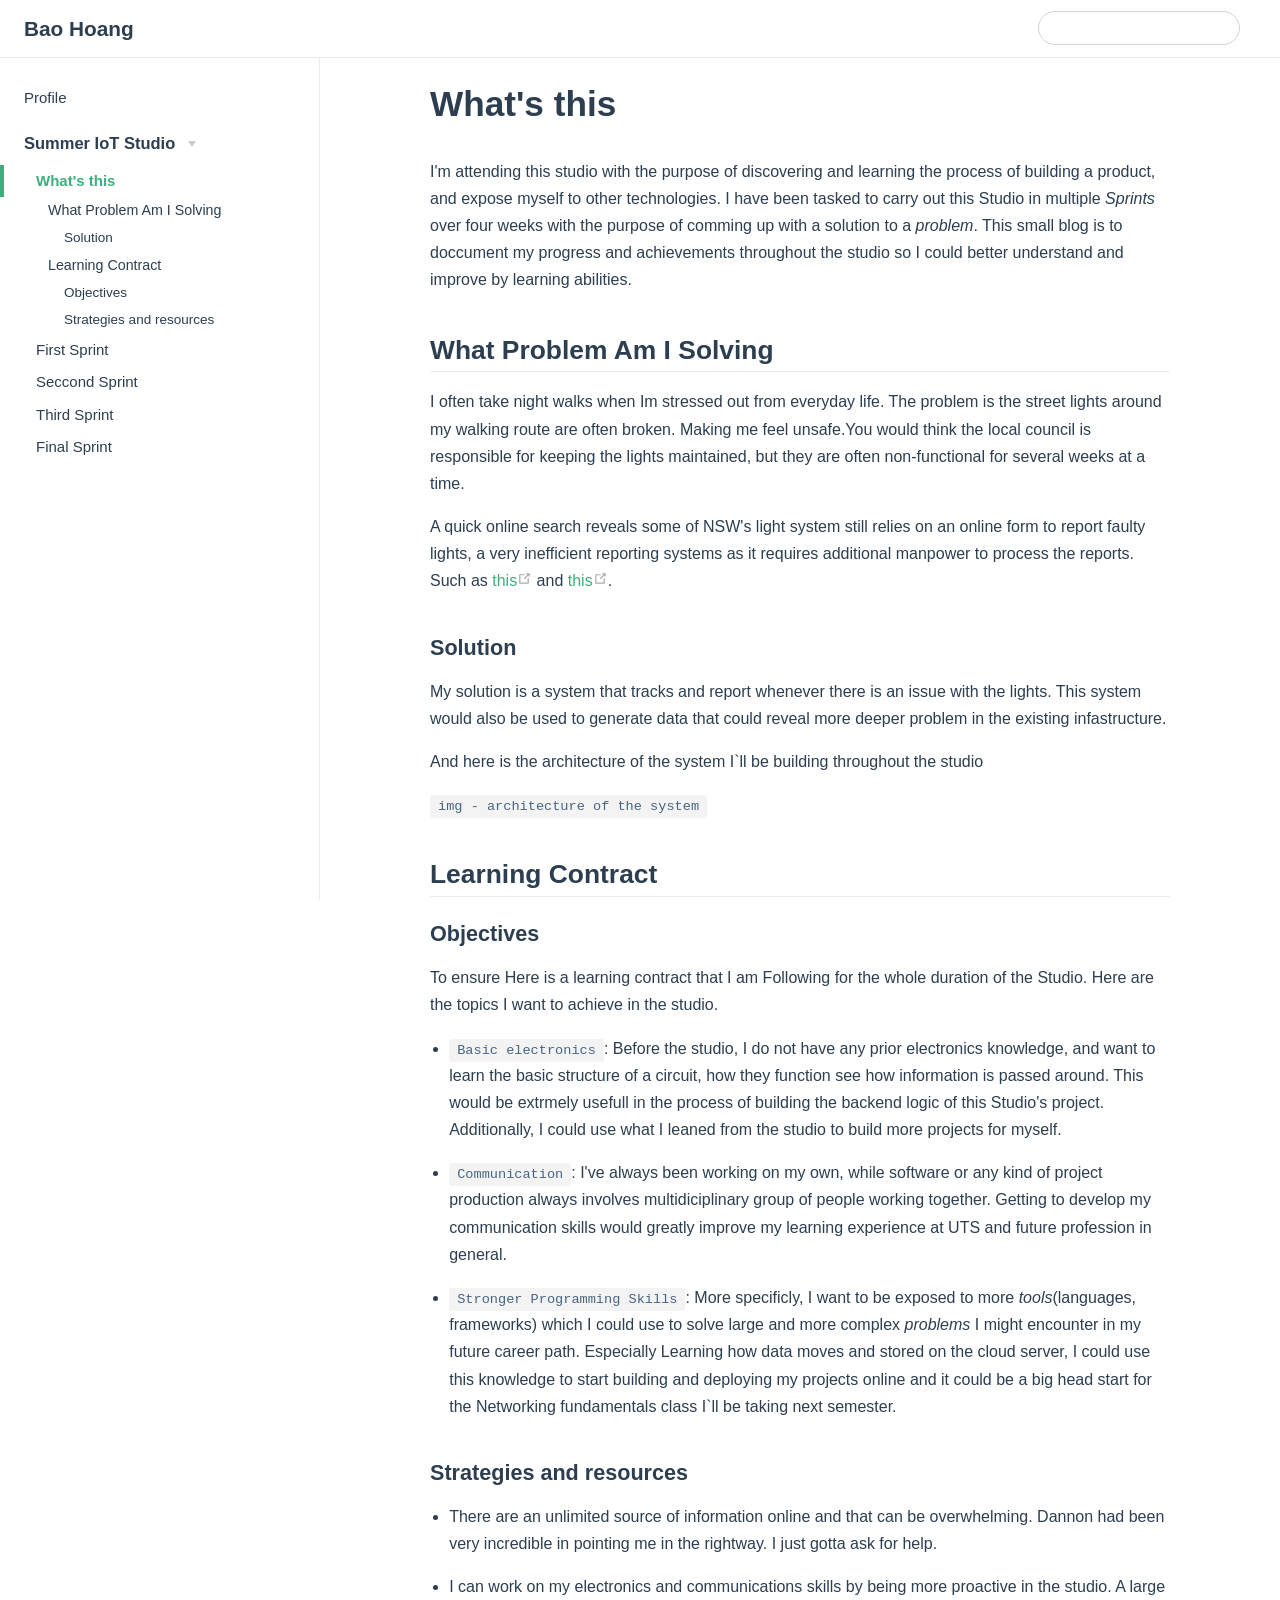
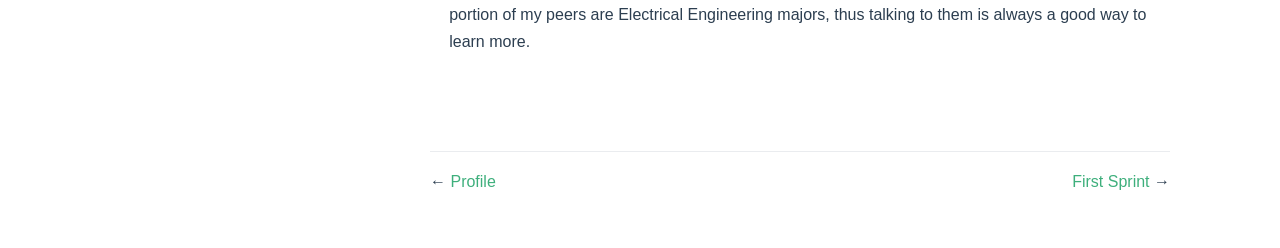
==== summer/index.html @ 45a45ffa "SOON SLEEP FIRST" ====
<!DOCTYPE html>
<html lang="en-US">
  <head>
    <meta charset="utf-8">
    <meta name="viewport" content="width=device-width,initial-scale=1">
    <title>What&#39;s this | Bao Hoang</title>
    <meta name="description" content="">
    
    
    <link rel="preload" href="/assets/css/0.styles.8550c591.css" as="style"><link rel="preload" href="/assets/js/app.0082653d.js" as="script"><link rel="preload" href="/assets/js/4.47fa65f9.js" as="script"><link rel="prefetch" href="/assets/js/2.e8cb0768.js"><link rel="prefetch" href="/assets/js/3.33b0b8c7.js"><link rel="prefetch" href="/assets/js/5.3ab0d644.js"><link rel="prefetch" href="/assets/js/6.9f607ea7.js"><link rel="prefetch" href="/assets/js/7.e0e7d565.js"><link rel="prefetch" href="/assets/js/8.e984c8c7.js"><link rel="prefetch" href="/assets/js/9.a6e17f77.js">
    <link rel="stylesheet" href="/assets/css/0.styles.8550c591.css">
  </head>
  <body>
    <div id="app" data-server-rendered="true"><div class="theme-container"><header class="navbar"><div class="sidebar-button"><svg xmlns="http://www.w3.org/2000/svg" aria-hidden="true" role="img" viewBox="0 0 448 512" class="icon"><path fill="currentColor" d="M436 124H12c-6.627 0-12-5.373-12-12V80c0-6.627 5.373-12 12-12h424c6.627 0 12 5.373 12 12v32c0 6.627-5.373 12-12 12zm0 160H12c-6.627 0-12-5.373-12-12v-32c0-6.627 5.373-12 12-12h424c6.627 0 12 5.373 12 12v32c0 6.627-5.373 12-12 12zm0 160H12c-6.627 0-12-5.373-12-12v-32c0-6.627 5.373-12 12-12h424c6.627 0 12 5.373 12 12v32c0 6.627-5.373 12-12 12z"></path></svg></div> <a href="/" class="home-link router-link-active"><!----> <span class="site-name">Bao Hoang</span></a> <div class="links" style="max-width:nullpx;"><div class="search-box"><input aria-label="Search" autocomplete="off" spellcheck="false" value=""> <!----></div> <!----></div></header> <div class="sidebar-mask"></div> <div class="sidebar"><!---->  <ul class="sidebar-links"><li><a href="/" class="sidebar-link">Profile</a></li><li><div class="sidebar-group collapsable"><p class="sidebar-heading open"><span>Summer IoT Studio</span> <span class="arrow down"></span></p> <ul class="sidebar-group-items"><li><a href="/summer/" class="active sidebar-link">What's this</a><ul class="sidebar-sub-headers"><li class="sidebar-sub-header"><a href="/summer/#what-problem-am-i-solving" class="sidebar-link">What Problem Am I Solving</a><ul class="sidebar-sub-headers"><li class="sidebar-sub-header"><a href="/summer/#solution" class="sidebar-link">Solution</a></li></ul></li><li class="sidebar-sub-header"><a href="/summer/#learning-contract" class="sidebar-link">Learning Contract</a><ul class="sidebar-sub-headers"><li class="sidebar-sub-header"><a href="/summer/#objectives" class="sidebar-link">Objectives</a></li><li class="sidebar-sub-header"><a href="/summer/#strategies-and-resources" class="sidebar-link">Strategies and resources</a></li></ul></li></ul></li><li><a href="/summer/sprint1.html" class="sidebar-link">First Sprint</a></li><li><a href="/summer/sprint2.html" class="sidebar-link">Seccond Sprint</a></li><li><a href="/summer/sprint3.html" class="sidebar-link">Third Sprint</a></li><li><a href="/summer/sprint4.html" class="sidebar-link">Final Sprint</a></li></ul></div></li></ul> </div> <div class="page"> <div class="content"><h1 id="what-s-this"><a href="#what-s-this" aria-hidden="true" class="header-anchor">#</a> What's this</h1> <p>I'm attending this studio with the purpose of discovering and learning the process of building a product, and expose myself to other technologies. I have been tasked to carry out this Studio in multiple <em>Sprints</em> over four weeks with the purpose of comming up with a solution to a <em>problem</em>. This small blog is to doccument my progress and achievements throughout the studio so I could better understand and improve by learning abilities.</p> <h2 id="what-problem-am-i-solving"><a href="#what-problem-am-i-solving" aria-hidden="true" class="header-anchor">#</a> What Problem Am I Solving</h2> <p>I often take night walks when Im stressed out from everyday life. The problem is the street lights around my walking route are often broken. Making me feel unsafe.You would think the local council is responsible for keeping the lights maintained, but they are often non-functional for several weeks at a time.</p> <p>A quick online search reveals some of NSW's light system still relies on an online form to report faulty lights, a very inefficient reporting systems as it requires additional manpower to process the reports. Such as <a href="https://www.unitedenergy.com.au/contact-us/reportstreetlight/" target="_blank" rel="noopener noreferrer">this<svg xmlns="http://www.w3.org/2000/svg" aria-hidden="true" x="0px" y="0px" viewBox="0 0 100 100" width="15" height="15" class="icon outbound"><path fill="currentColor" d="M18.8,85.1h56l0,0c2.2,0,4-1.8,4-4v-32h-8v28h-48v-48h28v-8h-32l0,0c-2.2,0-4,1.8-4,4v56C14.8,83.3,16.6,85.1,18.8,85.1z"></path> <polygon fill="currentColor" points="45.7,48.7 51.3,54.3 77.2,28.5 77.2,37.2 85.2,37.2 85.2,14.9 62.8,14.9 62.8,22.9 71.5,22.9"></polygon></svg></a> and <a href="https://www.ausgrid.com.au/In-your-community/Report-a-problem/Streetlights#!/map" target="_blank" rel="noopener noreferrer">this<svg xmlns="http://www.w3.org/2000/svg" aria-hidden="true" x="0px" y="0px" viewBox="0 0 100 100" width="15" height="15" class="icon outbound"><path fill="currentColor" d="M18.8,85.1h56l0,0c2.2,0,4-1.8,4-4v-32h-8v28h-48v-48h28v-8h-32l0,0c-2.2,0-4,1.8-4,4v56C14.8,83.3,16.6,85.1,18.8,85.1z"></path> <polygon fill="currentColor" points="45.7,48.7 51.3,54.3 77.2,28.5 77.2,37.2 85.2,37.2 85.2,14.9 62.8,14.9 62.8,22.9 71.5,22.9"></polygon></svg></a>.</p> <h3 id="solution"><a href="#solution" aria-hidden="true" class="header-anchor">#</a> Solution</h3> <p>My solution is a system that tracks and report whenever there is an issue with the lights. This system would also be used to generate data that could reveal more deeper problem in the existing infastructure.</p> <p>And here is the architecture of the system I`ll be building throughout the studio</p> <p><code>img - architecture of the system</code></p> <h2 id="learning-contract"><a href="#learning-contract" aria-hidden="true" class="header-anchor">#</a> Learning Contract</h2> <h3 id="objectives"><a href="#objectives" aria-hidden="true" class="header-anchor">#</a> Objectives</h3> <p>To ensure Here is a learning contract that I am Following for the whole duration of the Studio. Here are the topics I want to achieve in the studio.</p> <ul><li><p><code>Basic electronics</code>: Before the studio, I do not have any prior electronics knowledge, and want to learn the basic structure of a circuit, how they function see how information is passed around. This would be extrmely usefull in the process of building the backend logic of this Studio's project. Additionally, I could use what I leaned from the studio to build more projects for myself.</p></li> <li><p><code>Communication</code>: I've always been working on my own, while software or any kind of project production always involves multidiciplinary group of people working together. Getting to develop my communication skills would greatly improve my learning experience at UTS and future profession in general.</p></li> <li><p><code>Stronger Programming Skills</code>: More specificly, I want to be exposed to more <em>tools</em>(languages, frameworks) which I could use to solve large and more complex <em>problems</em> I might encounter in my future career path. Especially Learning how data moves and stored on the cloud server, I could use this knowledge to start building and deploying my projects online and it could be a big head start for the Networking fundamentals class I`ll be taking next semester.</p></li></ul> <h3 id="strategies-and-resources"><a href="#strategies-and-resources" aria-hidden="true" class="header-anchor">#</a> Strategies and resources</h3> <ul><li><p>There are an unlimited source of information online and that can be overwhelming. Dannon had been very incredible in pointing me in the rightway. I just gotta ask for help.</p></li> <li><p>I can work on my electronics and communications skills by being more proactive in the studio. A large portion of my peers are Electrical Engineering majors, thus talking to them is always a good way to learn more.</p></li></ul></div> <div class="page-edit"><!----> <!----></div> <div class="page-nav"><p class="inner"><span class="prev">
        ←
        <a href="/" class="prev router-link-active">
          Profile
        </a></span> <span class="next"><a href="/summer/sprint1.html">
          First Sprint
        </a>
        →
      </span></p></div> </div> <!----></div></div>
    <script src="/assets/js/app.0082653d.js" defer></script><script src="/assets/js/4.47fa65f9.js" defer></script>
  </body>
</html>
---- assets/css/0.styles.8550c591.css ----
.home{padding:3.6rem 2rem 0;max-width:960px;margin:0 auto}.home .hero{text-align:center}.home .hero img{max-height:280px;display:block;margin:3rem auto 1.5rem}.home .hero h1{font-size:3rem}.home .hero .action,.home .hero .description,.home .hero h1{margin:1.8rem auto}.home .hero .description{max-width:35rem;font-size:1.6rem;line-height:1.3;color:#6a8bad}.home .hero .action-button{display:inline-block;font-size:1.2rem;color:#fff;background-color:#3eaf7c;padding:.8rem 1.6rem;border-radius:4px;transition:background-color .1s ease;box-sizing:border-box;border-bottom:1px solid #389d70}.home .hero .action-button:hover{background-color:#4abf8a}.home .features{border-top:1px solid #eaecef;padding:1.2rem 0;margin-top:2.5rem;display:flex;flex-wrap:wrap;align-items:flex-start;align-content:stretch;justify-content:space-between}.home .feature{flex-grow:1;flex-basis:30%;max-width:30%}.home .feature h2{font-size:1.4rem;font-weight:500;border-bottom:none;padding-bottom:0;color:#3a5169}.home .feature p{color:#4e6e8e}.home .footer{padding:2.5rem;border-top:1px solid #eaecef;text-align:center;color:#4e6e8e}@media (max-width:719px){.home .features{flex-direction:column}.home .feature{max-width:100%;padding:0 2.5rem}}@media (max-width:419px){.home{padding-left:1.5rem;padding-right:1.5rem}.home .hero img{max-height:210px;margin:2rem auto 1.2rem}.home .hero h1{font-size:2rem}.home .hero .action,.home .hero .description,.home .hero h1{margin:1.2rem auto}.home .hero .description{font-size:1.2rem}.home .hero .action-button{font-size:1rem;padding:.6rem 1.2rem}.home .feature h2{font-size:1.25rem}}.badge[data-v-27ecb0ca]{display:inline-block;font-size:14px;height:18px;line-height:18px;border-radius:3px;padding:0 6px;color:#fff;margin-right:5px;background-color:#42b983}.badge.middle[data-v-27ecb0ca]{vertical-align:middle}.badge.top[data-v-27ecb0ca]{vertical-align:top}.badge.green[data-v-27ecb0ca],.badge.tip[data-v-27ecb0ca]{background-color:#42b983}.badge.error[data-v-27ecb0ca]{background-color:#da5961}.badge.warn[data-v-27ecb0ca],.badge.warning[data-v-27ecb0ca],.badge.yellow[data-v-27ecb0ca]{background-color:#e7c000}.search-box{display:inline-block;position:relative;margin-right:1rem}.search-box input{cursor:text;width:10rem;color:#4e6e8e;display:inline-block;border:1px solid #cfd4db;border-radius:2rem;font-size:.9rem;line-height:2rem;padding:0 .5rem 0 2rem;outline:none;transition:all .2s ease;background:#fff url(/assets/img/search.83621669.svg) .6rem .5rem no-repeat;background-size:1rem}.search-box input:focus{cursor:auto;border-color:#3eaf7c}.search-box .suggestions{background:#fff;width:20rem;position:absolute;top:1.5rem;border:1px solid #cfd4db;border-radius:6px;padding:.4rem;list-style-type:none}.search-box .suggestions.align-right{right:0}.search-box .suggestion{line-height:1.4;padding:.4rem .6rem;border-radius:4px;cursor:pointer}.search-box .suggestion a{white-space:normal;color:#5d82a6}.search-box .suggestion a .page-title{font-weight:600}.search-box .suggestion a .header{font-size:.9em;margin-left:.25em}.search-box .suggestion.focused{background-color:#f3f4f5}.search-box .suggestion.focused a{color:#3eaf7c}@media (max-width:959px){.search-box input{cursor:pointer;width:0;border-color:transparent;position:relative}.search-box input:focus{cursor:text;left:0;width:10rem}}@media (max-width:959px) and (min-width:719px){.search-box .suggestions{left:0}}@media (max-width:719px){.search-box{margin-right:0}.search-box input{left:1rem}.search-box .suggestions{right:0}}@media (max-width:419px){.search-box .suggestions{width:calc(100vw - 4rem)}.search-box input:focus{width:8rem}}.dropdown-enter,.dropdown-leave-to{height:0!important}.dropdown-wrapper{cursor:pointer}.dropdown-wrapper .dropdown-title{display:block}.dropdown-wrapper .dropdown-title:hover{border-color:transparent}.dropdown-wrapper .dropdown-title .arrow{vertical-align:middle;margin-top:-1px;margin-left:.4rem}.dropdown-wrapper .nav-dropdown .dropdown-item{color:inherit;line-height:1.7rem}.dropdown-wrapper .nav-dropdown .dropdown-item h4{margin:.45rem 0 0;border-top:1px solid #eee;padding:.45rem 1.5rem 0 1.25rem}.dropdown-wrapper .nav-dropdown .dropdown-item .dropdown-subitem-wrapper{padding:0;list-style:none}.dropdown-wrapper .nav-dropdown .dropdown-item .dropdown-subitem-wrapper .dropdown-subitem{font-size:.9em}.dropdown-wrapper .nav-dropdown .dropdown-item a{display:block;line-height:1.7rem;position:relative;border-bottom:none;font-weight:400;margin-bottom:0;padding:0 1.5rem 0 1.25rem}.dropdown-wrapper .nav-dropdown .dropdown-item a.router-link-active,.dropdown-wrapper .nav-dropdown .dropdown-item a:hover{color:#3eaf7c}.dropdown-wrapper .nav-dropdown .dropdown-item a.router-link-active:after{content:"";width:0;height:0;border-left:5px solid #3eaf7c;border-top:3px solid transparent;border-bottom:3px solid transparent;position:absolute;top:calc(50% - 2px);left:9px}.dropdown-wrapper .nav-dropdown .dropdown-item:first-child h4{margin-top:0;padding-top:0;border-top:0}@media (max-width:719px){.dropdown-wrapper.open .dropdown-title{margin-bottom:.5rem}.dropdown-wrapper .nav-dropdown{transition:height .1s ease-out;overflow:hidden}.dropdown-wrapper .nav-dropdown .dropdown-item h4{border-top:0;margin-top:0;padding-top:0}.dropdown-wrapper .nav-dropdown .dropdown-item>a,.dropdown-wrapper .nav-dropdown .dropdown-item h4{font-size:15px;line-height:2rem}.dropdown-wrapper .nav-dropdown .dropdown-item .dropdown-subitem{font-size:14px;padding-left:1rem}}@media (min-width:719px){.dropdown-wrapper{height:1.8rem}.dropdown-wrapper:hover .nav-dropdown{display:block!important}.dropdown-wrapper .dropdown-title .arrow{border-left:4px solid transparent;border-right:4px solid transparent;border-top:6px solid #ccc;border-bottom:0}.dropdown-wrapper .nav-dropdown{display:none;height:auto!important;box-sizing:border-box;max-height:calc(100vh - 2.7rem);overflow-y:auto;position:absolute;top:100%;right:0;background-color:#fff;padding:.6rem 0;border:1px solid #ddd;border-bottom-color:#ccc;text-align:left;border-radius:.25rem;white-space:nowrap;margin:0}}.nav-links{display:inline-block}.nav-links a{line-height:1.4rem;color:inherit}.nav-links a.router-link-active,.nav-links a:hover{color:#3eaf7c}.nav-links .nav-item{position:relative;display:inline-block;margin-left:1.5rem;line-height:2rem}.nav-links .nav-item:first-child{margin-left:0}.nav-links .repo-link{margin-left:1.5rem}@media (max-width:719px){.nav-links .nav-item,.nav-links .repo-link{margin-left:0}}@media (min-width:719px){.nav-links a.router-link-active,.nav-links a:hover{color:#2c3e50}.nav-item>a:not(.external).router-link-active,.nav-item>a:not(.external):hover{margin-bottom:-2px;border-bottom:2px solid #46bd87}}.navbar{padding:.7rem 1.5rem;line-height:2.2rem;position:relative}.navbar a,.navbar img,.navbar span{display:inline-block}.navbar .logo{height:2.2rem;min-width:2.2rem;margin-right:.8rem;vertical-align:top}.navbar .site-name{font-size:1.3rem;font-weight:600;color:#2c3e50;position:relative}.navbar .links{padding-left:1.5rem;box-sizing:border-box;background-color:#fff;white-space:nowrap;font-size:.9rem;position:absolute;right:1.5rem;top:.7rem;display:flex}.navbar .links .search-box{flex:0 0 auto;vertical-align:top}.navbar .links .nav-links{flex:1}@media (max-width:719px){.navbar{padding-left:4rem}.navbar .can-hide{display:none}.navbar .links{padding-left:1.5rem}}.page-edit,.page-nav{max-width:740px;margin:0 auto;padding:2rem 2.5rem}@media (max-width:959px){.page-edit,.page-nav{padding:2rem}}@media (max-width:419px){.page-edit,.page-nav{padding:1.5rem}}.page{padding-bottom:2rem}.page-edit{padding-top:1rem;padding-bottom:1rem;overflow:auto}.page-edit .edit-link{display:inline-block}.page-edit .edit-link a{color:#4e6e8e;margin-right:.25rem}.page-edit .last-updated{float:right;font-size:.9em}.page-edit .last-updated .prefix{font-weight:500;color:#4e6e8e}.page-edit .last-updated .time{font-weight:400;color:#aaa}.page-nav{padding-top:1rem;padding-bottom:0}.page-nav .inner{min-height:2rem;margin-top:0;border-top:1px solid #eaecef;padding-top:1rem;overflow:auto}.page-nav .next{float:right}@media (max-width:719px){.page-edit .edit-link{margin-bottom:.5rem}.page-edit .last-updated{font-size:.8em;float:none;text-align:left}}.sidebar-button{display:none;width:1.25rem;height:1.25rem;position:absolute;padding:.6rem;top:.6rem;left:1rem}.sidebar-button .icon{display:block;width:1.25rem;height:1.25rem}@media (max-width:719px){.sidebar-button{display:block}}.sidebar-group:not(.first){margin-top:1em}.sidebar-group .sidebar-group{padding-left:.5em}.sidebar-group:not(.collapsable) .sidebar-heading{cursor:auto;color:inherit}.sidebar-heading{color:#999;transition:color .15s ease;cursor:pointer;font-size:1.1em;font-weight:700;padding:0 1.5rem;margin-top:0;margin-bottom:.5rem}.sidebar-heading.open,.sidebar-heading:hover{color:inherit}.sidebar-heading .arrow{position:relative;top:-.12em;left:.5em}.sidebar-heading:.open .arrow{top:-.18em}.sidebar-group-items{transition:height .1s ease-out;overflow:hidden}.sidebar ul{padding:0;margin:0;list-style-type:none}.sidebar a{display:inline-block}.sidebar .nav-links{display:none;border-bottom:1px solid #eaecef;padding:.5rem 0 .75rem 0}.sidebar .nav-links a{font-weight:600}.sidebar .nav-links .nav-item,.sidebar .nav-links .repo-link{display:block;line-height:1.25rem;font-size:1.1em;padding:.5rem 0 .5rem 1.5rem}.sidebar .sidebar-links{padding:1.5rem 0}@media (max-width:719px){.sidebar .nav-links{display:block}.sidebar .nav-links .dropdown-wrapper .nav-dropdown .dropdown-item a.router-link-active:after{top:calc(1rem - 2px)}.sidebar .sidebar-links{padding:1rem 0}}.sw-update-popup{position:fixed;right:1em;bottom:1em;padding:1em;border:1px solid #3eaf7c;border-radius:3px;background:#fff;box-shadow:0 4px 16px rgba(0,0,0,.5);text-align:center}.sw-update-popup button{margin-top:.5em;padding:.25em 2em}.sw-update-popup-enter-active,.sw-update-popup-leave-active{transition:opacity .3s,transform .3s}.sw-update-popup-enter,.sw-update-popup-leave-to{opacity:0;transform:translateY(50%) scale(.5)}code[class*=language-],pre[class*=language-]{color:#ccc;background:none;font-family:Consolas,Monaco,Andale Mono,Ubuntu Mono,monospace;text-align:left;white-space:pre;word-spacing:normal;word-break:normal;word-wrap:normal;line-height:1.5;-moz-tab-size:4;-o-tab-size:4;tab-size:4;-webkit-hyphens:none;-ms-hyphens:none;hyphens:none}pre[class*=language-]{padding:1em;margin:.5em 0;overflow:auto}:not(pre)>code[class*=language-],pre[class*=language-]{background:#2d2d2d}:not(pre)>code[class*=language-]{padding:.1em;border-radius:.3em;white-space:normal}.token.block-comment,.token.cdata,.token.comment,.token.doctype,.token.prolog{color:#999}.token.punctuation{color:#ccc}.token.attr-name,.token.deleted,.token.namespace,.token.tag{color:#e2777a}.token.function-name{color:#6196cc}.token.boolean,.token.function,.token.number{color:#f08d49}.token.class-name,.token.constant,.token.property,.token.symbol{color:#f8c555}.token.atrule,.token.builtin,.token.important,.token.keyword,.token.selector{color:#cc99cd}.token.attr-value,.token.char,.token.regex,.token.string,.token.variable{color:#7ec699}.token.entity,.token.operator,.token.url{color:#67cdcc}.token.bold,.token.important{font-weight:700}.token.italic{font-style:italic}.token.entity{cursor:help}.token.inserted{color:green}#nprogress{pointer-events:none}#nprogress .bar{background:#3eaf7c;position:fixed;z-index:1031;top:0;left:0;width:100%;height:2px}#nprogress .peg{display:block;position:absolute;right:0;width:100px;height:100%;box-shadow:0 0 10px #3eaf7c,0 0 5px #3eaf7c;opacity:1;transform:rotate(3deg) translateY(-4px)}#nprogress .spinner{display:block;position:fixed;z-index:1031;top:15px;right:15px}#nprogress .spinner-icon{width:18px;height:18px;box-sizing:border-box;border:2px solid transparent;border-top-color:#3eaf7c;border-left-color:#3eaf7c;border-radius:50%;animation:nprogress-spinner .4s linear infinite}.nprogress-custom-parent{overflow:hidden;position:relative}.nprogress-custom-parent #nprogress .bar,.nprogress-custom-parent #nprogress .spinner{position:absolute}@keyframes nprogress-spinner{0%{transform:rotate(0deg)}to{transform:rotate(1turn)}}.content code{color:#476582;padding:.25rem .5rem;margin:0;font-size:.85em;background-color:rgba(27,31,35,.05);border-radius:3px}.content pre,.content pre[class*=language-]{line-height:1.4;padding:1.25rem 1.5rem;margin:.85rem 0;background-color:#282c34;border-radius:6px;overflow:auto}.content pre[class*=language-] code,.content pre code{color:#fff;padding:0;background-color:transparent;border-radius:0}div[class*=language-]{position:relative;background-color:#282c34;border-radius:6px}div[class*=language-] .highlight-lines{-webkit-user-select:none;-moz-user-select:none;-ms-user-select:none;user-select:none;padding-top:1.3rem;position:absolute;top:0;left:0;width:100%;line-height:1.4}div[class*=language-] .highlight-lines .highlighted{background-color:rgba(0,0,0,.66)}div[class*=language-] pre,div[class*=language-] pre[class*=language-]{background:transparent;position:relative;z-index:1}div[class*=language-]:before{position:absolute;z-index:3;top:.8em;right:1em;font-size:.75rem;color:hsla(0,0%,100%,.4)}div[class*=language-]:not(.line-numbers-mode) .line-numbers-wrapper{display:none}div[class*=language-].line-numbers-mode .highlight-lines .highlighted{position:relative}div[class*=language-].line-numbers-mode .highlight-lines .highlighted:before{content:" ";position:absolute;z-index:3;left:0;top:0;display:block;width:3.5rem;height:100%;background-color:rgba(0,0,0,.66)}div[class*=language-].line-numbers-mode pre{padding-left:4.5rem;vertical-align:middle}div[class*=language-].line-numbers-mode .line-numbers-wrapper{position:absolute;top:0;width:3.5rem;text-align:center;color:hsla(0,0%,100%,.3);padding:1.25rem 0;line-height:1.4}div[class*=language-].line-numbers-mode .line-numbers-wrapper .line-number,div[class*=language-].line-numbers-mode .line-numbers-wrapper br{-webkit-user-select:none;-moz-user-select:none;-ms-user-select:none;user-select:none}div[class*=language-].line-numbers-mode .line-numbers-wrapper .line-number{position:relative;z-index:4;font-size:.85em}div[class*=language-].line-numbers-mode:after{content:"";position:absolute;z-index:2;top:0;left:0;width:3.5rem;height:100%;border-radius:6px 0 0 6px;border-right:1px solid rgba(0,0,0,.66);background-color:#282c34}div[class~=language-js]:before{content:"js"}div[class~=language-ts]:before{content:"ts"}div[class~=language-html]:before{content:"html"}div[class~=language-md]:before{content:"md"}div[class~=language-vue]:before{content:"vue"}div[class~=language-css]:before{content:"css"}div[class~=language-sass]:before{content:"sass"}div[class~=language-scss]:before{content:"scss"}div[class~=language-less]:before{content:"less"}div[class~=language-stylus]:before{content:"stylus"}div[class~=language-go]:before{content:"go"}div[class~=language-java]:before{content:"java"}div[class~=language-c]:before{content:"c"}div[class~=language-sh]:before{content:"sh"}div[class~=language-yaml]:before{content:"yaml"}div[class~=language-py]:before{content:"py"}div[class~=language-javascript]:before{content:"js"}div[class~=language-typescript]:before{content:"ts"}div[class~=language-markup]:before{content:"html"}div[class~=language-markdown]:before{content:"md"}div[class~=language-json]:before{content:"json"}div[class~=language-ruby]:before{content:"rb"}div[class~=language-python]:before{content:"py"}div[class~=language-bash]:before{content:"sh"}.custom-block .custom-block-title{font-weight:600;margin-bottom:-.4rem}.custom-block.danger,.custom-block.tip,.custom-block.warning{padding:.1rem 1.5rem;border-left-width:.5rem;border-left-style:solid;margin:1rem 0}.custom-block.tip{background-color:#f3f5f7;border-color:#42b983}.custom-block.warning{background-color:rgba(255,229,100,.3);border-color:#e7c000;color:#6b5900}.custom-block.warning .custom-block-title{color:#b29400}.custom-block.warning a{color:#2c3e50}.custom-block.danger{background-color:#ffe6e6;border-color:#c00;color:#4d0000}.custom-block.danger .custom-block-title{color:#900}.custom-block.danger a{color:#2c3e50}.arrow{display:inline-block;width:0;height:0}.arrow.up{border-bottom:6px solid #ccc}.arrow.down,.arrow.up{border-left:4px solid transparent;border-right:4px solid transparent}.arrow.down{border-top:6px solid #ccc}.arrow.right{border-left:6px solid #ccc}.arrow.left,.arrow.right{border-top:4px solid transparent;border-bottom:4px solid transparent}.arrow.left{border-right:6px solid #ccc}.content:not(.custom){max-width:740px;margin:0 auto;padding:2rem 2.5rem}@media (max-width:959px){.content:not(.custom){padding:2rem}}@media (max-width:419px){.content:not(.custom){padding:1.5rem}}.table-of-contents .badge{vertical-align:middle}body,html{padding:0;margin:0}body{font-family:-apple-system,BlinkMacSystemFont,Segoe UI,Roboto,Oxygen,Ubuntu,Cantarell,Fira Sans,Droid Sans,Helvetica Neue,sans-serif;-webkit-font-smoothing:antialiased;-moz-osx-font-smoothing:grayscale;font-size:16px;color:#2c3e50}.page{padding-left:20rem}.navbar{z-index:20;right:0;height:3.6rem;background-color:#fff;box-sizing:border-box;border-bottom:1px solid #eaecef}.navbar,.sidebar-mask{position:fixed;top:0;left:0}.sidebar-mask{z-index:9;width:100vw;height:100vh;display:none}.sidebar{font-size:15px;background-color:#fff;width:20rem;position:fixed;z-index:10;margin:0;top:3.6rem;left:0;bottom:0;box-sizing:border-box;border-right:1px solid #eaecef;overflow-y:auto}.content:not(.custom)>:first-child{margin-top:3.6rem}.content:not(.custom) a:hover{text-decoration:underline}.content:not(.custom) p.demo{padding:1rem 1.5rem;border:1px solid #ddd;border-radius:4px}.content:not(.custom) img{max-width:100%}.content.custom{padding:0;margin:0}.content.custom img{max-width:100%}a{font-weight:500;text-decoration:none}a,p a code{color:#3eaf7c}p a code{font-weight:400}kbd{background:#eee;border:.15rem solid #ddd;border-bottom:.25rem solid #ddd;border-radius:.15rem;padding:0 .15em}blockquote{font-size:1.2rem;color:#999;border-left:.25rem solid #dfe2e5;margin-left:0;padding-left:1rem}ol,ul{padding-left:1.2em}strong{font-weight:600}h1,h2,h3,h4,h5,h6{font-weight:600;line-height:1.25}.content:not(.custom)>h1,.content:not(.custom)>h2,.content:not(.custom)>h3,.content:not(.custom)>h4,.content:not(.custom)>h5,.content:not(.custom)>h6{margin-top:-3.1rem;padding-top:4.6rem;margin-bottom:0}.content:not(.custom)>h1:first-child,.content:not(.custom)>h2:first-child,.content:not(.custom)>h3:first-child,.content:not(.custom)>h4:first-child,.content:not(.custom)>h5:first-child,.content:not(.custom)>h6:first-child{margin-top:-1.5rem;margin-bottom:1rem}.content:not(.custom)>h1:first-child+.custom-block,.content:not(.custom)>h1:first-child+p,.content:not(.custom)>h1:first-child+pre,.content:not(.custom)>h2:first-child+.custom-block,.content:not(.custom)>h2:first-child+p,.content:not(.custom)>h2:first-child+pre,.content:not(.custom)>h3:first-child+.custom-block,.content:not(.custom)>h3:first-child+p,.content:not(.custom)>h3:first-child+pre,.content:not(.custom)>h4:first-child+.custom-block,.content:not(.custom)>h4:first-child+p,.content:not(.custom)>h4:first-child+pre,.content:not(.custom)>h5:first-child+.custom-block,.content:not(.custom)>h5:first-child+p,.content:not(.custom)>h5:first-child+pre,.content:not(.custom)>h6:first-child+.custom-block,.content:not(.custom)>h6:first-child+p,.content:not(.custom)>h6:first-child+pre{margin-top:2rem}h1:hover .header-anchor,h2:hover .header-anchor,h3:hover .header-anchor,h4:hover .header-anchor,h5:hover .header-anchor,h6:hover .header-anchor{opacity:1}h1{font-size:2.2rem}h2{font-size:1.65rem;padding-bottom:.3rem;border-bottom:1px solid #eaecef}h3{font-size:1.35rem}a.header-anchor{font-size:.85em;float:left;margin-left:-.87em;padding-right:.23em;margin-top:.125em;opacity:0}a.header-anchor:hover{text-decoration:none}.line-number,code,kbd{font-family:source-code-pro,Menlo,Monaco,Consolas,Courier New,monospace}ol,p,ul{line-height:1.7}hr{border:0;border-top:1px solid #eaecef}table{border-collapse:collapse;margin:1rem 0;display:block;overflow-x:auto}tr{border-top:1px solid #dfe2e5}tr:nth-child(2n){background-color:#f6f8fa}td,th{border:1px solid #dfe2e5;padding:.6em 1em}.custom-layout{padding-top:3.6rem}.theme-container.sidebar-open .sidebar-mask{display:block}.theme-container.no-navbar .content:not(.custom)>h1,.theme-container.no-navbar h2,.theme-container.no-navbar h3,.theme-container.no-navbar h4,.theme-container.no-navbar h5,.theme-container.no-navbar h6{margin-top:1.5rem;padding-top:0}.theme-container.no-navbar .sidebar{top:0}.theme-container.no-navbar .custom-layout{padding-top:0}@media (min-width:720px){.theme-container.no-sidebar .sidebar{display:none}.theme-container.no-sidebar .page{padding-left:0}}@media (max-width:959px){.sidebar{font-size:15px;width:16.4rem}.page{padding-left:16.4rem}}@media (max-width:719px){.sidebar{top:0;padding-top:3.6rem;transform:translateX(-100%);transition:transform .2s ease}.page{padding-left:0}.theme-container.sidebar-open .sidebar{transform:translateX(0)}.theme-container.no-navbar .sidebar{padding-top:0}}@media (max-width:419px){h1{font-size:1.9rem}.content div[class*=language-]{margin:.85rem -1.5rem;border-radius:0}}.icon.outbound{color:#aaa;display:inline-block}.sidebar .sidebar-sub-headers{padding-left:1rem;font-size:.95em}a.sidebar-link{font-weight:400;display:inline-block;color:#2c3e50;border-left:.25rem solid transparent;padding:.35rem 1rem .35rem 1.25rem;line-height:1.4;width:100%;box-sizing:border-box}a.sidebar-link:hover{color:#3eaf7c}a.sidebar-link.active{font-weight:600;color:#3eaf7c;border-left-color:#3eaf7c}.sidebar-group a.sidebar-link{padding-left:2rem}.sidebar-sub-headers a.sidebar-link{padding-top:.25rem;padding-bottom:.25rem;border-left:none}.sidebar-sub-headers a.sidebar-link.active{font-weight:500}
---- assets/css/0.styles.8550c591.css ----
.home{padding:3.6rem 2rem 0;max-width:960px;margin:0 auto}.home .hero{text-align:center}.home .hero img{max-height:280px;display:block;margin:3rem auto 1.5rem}.home .hero h1{font-size:3rem}.home .hero .action,.home .hero .description,.home .hero h1{margin:1.8rem auto}.home .hero .description{max-width:35rem;font-size:1.6rem;line-height:1.3;color:#6a8bad}.home .hero .action-button{display:inline-block;font-size:1.2rem;color:#fff;background-color:#3eaf7c;padding:.8rem 1.6rem;border-radius:4px;transition:background-color .1s ease;box-sizing:border-box;border-bottom:1px solid #389d70}.home .hero .action-button:hover{background-color:#4abf8a}.home .features{border-top:1px solid #eaecef;padding:1.2rem 0;margin-top:2.5rem;display:flex;flex-wrap:wrap;align-items:flex-start;align-content:stretch;justify-content:space-between}.home .feature{flex-grow:1;flex-basis:30%;max-width:30%}.home .feature h2{font-size:1.4rem;font-weight:500;border-bottom:none;padding-bottom:0;color:#3a5169}.home .feature p{color:#4e6e8e}.home .footer{padding:2.5rem;border-top:1px solid #eaecef;text-align:center;color:#4e6e8e}@media (max-width:719px){.home .features{flex-direction:column}.home .feature{max-width:100%;padding:0 2.5rem}}@media (max-width:419px){.home{padding-left:1.5rem;padding-right:1.5rem}.home .hero img{max-height:210px;margin:2rem auto 1.2rem}.home .hero h1{font-size:2rem}.home .hero .action,.home .hero .description,.home .hero h1{margin:1.2rem auto}.home .hero .description{font-size:1.2rem}.home .hero .action-button{font-size:1rem;padding:.6rem 1.2rem}.home .feature h2{font-size:1.25rem}}.badge[data-v-27ecb0ca]{display:inline-block;font-size:14px;height:18px;line-height:18px;border-radius:3px;padding:0 6px;color:#fff;margin-right:5px;background-color:#42b983}.badge.middle[data-v-27ecb0ca]{vertical-align:middle}.badge.top[data-v-27ecb0ca]{vertical-align:top}.badge.green[data-v-27ecb0ca],.badge.tip[data-v-27ecb0ca]{background-color:#42b983}.badge.error[data-v-27ecb0ca]{background-color:#da5961}.badge.warn[data-v-27ecb0ca],.badge.warning[data-v-27ecb0ca],.badge.yellow[data-v-27ecb0ca]{background-color:#e7c000}.search-box{display:inline-block;position:relative;margin-right:1rem}.search-box input{cursor:text;width:10rem;color:#4e6e8e;display:inline-block;border:1px solid #cfd4db;border-radius:2rem;font-size:.9rem;line-height:2rem;padding:0 .5rem 0 2rem;outline:none;transition:all .2s ease;background:#fff url(/assets/img/search.83621669.svg) .6rem .5rem no-repeat;background-size:1rem}.search-box input:focus{cursor:auto;border-color:#3eaf7c}.search-box .suggestions{background:#fff;width:20rem;position:absolute;top:1.5rem;border:1px solid #cfd4db;border-radius:6px;padding:.4rem;list-style-type:none}.search-box .suggestions.align-right{right:0}.search-box .suggestion{line-height:1.4;padding:.4rem .6rem;border-radius:4px;cursor:pointer}.search-box .suggestion a{white-space:normal;color:#5d82a6}.search-box .suggestion a .page-title{font-weight:600}.search-box .suggestion a .header{font-size:.9em;margin-left:.25em}.search-box .suggestion.focused{background-color:#f3f4f5}.search-box .suggestion.focused a{color:#3eaf7c}@media (max-width:959px){.search-box input{cursor:pointer;width:0;border-color:transparent;position:relative}.search-box input:focus{cursor:text;left:0;width:10rem}}@media (max-width:959px) and (min-width:719px){.search-box .suggestions{left:0}}@media (max-width:719px){.search-box{margin-right:0}.search-box input{left:1rem}.search-box .suggestions{right:0}}@media (max-width:419px){.search-box .suggestions{width:calc(100vw - 4rem)}.search-box input:focus{width:8rem}}.dropdown-enter,.dropdown-leave-to{height:0!important}.dropdown-wrapper{cursor:pointer}.dropdown-wrapper .dropdown-title{display:block}.dropdown-wrapper .dropdown-title:hover{border-color:transparent}.dropdown-wrapper .dropdown-title .arrow{vertical-align:middle;margin-top:-1px;margin-left:.4rem}.dropdown-wrapper .nav-dropdown .dropdown-item{color:inherit;line-height:1.7rem}.dropdown-wrapper .nav-dropdown .dropdown-item h4{margin:.45rem 0 0;border-top:1px solid #eee;padding:.45rem 1.5rem 0 1.25rem}.dropdown-wrapper .nav-dropdown .dropdown-item .dropdown-subitem-wrapper{padding:0;list-style:none}.dropdown-wrapper .nav-dropdown .dropdown-item .dropdown-subitem-wrapper .dropdown-subitem{font-size:.9em}.dropdown-wrapper .nav-dropdown .dropdown-item a{display:block;line-height:1.7rem;position:relative;border-bottom:none;font-weight:400;margin-bottom:0;padding:0 1.5rem 0 1.25rem}.dropdown-wrapper .nav-dropdown .dropdown-item a.router-link-active,.dropdown-wrapper .nav-dropdown .dropdown-item a:hover{color:#3eaf7c}.dropdown-wrapper .nav-dropdown .dropdown-item a.router-link-active:after{content:"";width:0;height:0;border-left:5px solid #3eaf7c;border-top:3px solid transparent;border-bottom:3px solid transparent;position:absolute;top:calc(50% - 2px);left:9px}.dropdown-wrapper .nav-dropdown .dropdown-item:first-child h4{margin-top:0;padding-top:0;border-top:0}@media (max-width:719px){.dropdown-wrapper.open .dropdown-title{margin-bottom:.5rem}.dropdown-wrapper .nav-dropdown{transition:height .1s ease-out;overflow:hidden}.dropdown-wrapper .nav-dropdown .dropdown-item h4{border-top:0;margin-top:0;padding-top:0}.dropdown-wrapper .nav-dropdown .dropdown-item>a,.dropdown-wrapper .nav-dropdown .dropdown-item h4{font-size:15px;line-height:2rem}.dropdown-wrapper .nav-dropdown .dropdown-item .dropdown-subitem{font-size:14px;padding-left:1rem}}@media (min-width:719px){.dropdown-wrapper{height:1.8rem}.dropdown-wrapper:hover .nav-dropdown{display:block!important}.dropdown-wrapper .dropdown-title .arrow{border-left:4px solid transparent;border-right:4px solid transparent;border-top:6px solid #ccc;border-bottom:0}.dropdown-wrapper .nav-dropdown{display:none;height:auto!important;box-sizing:border-box;max-height:calc(100vh - 2.7rem);overflow-y:auto;position:absolute;top:100%;right:0;background-color:#fff;padding:.6rem 0;border:1px solid #ddd;border-bottom-color:#ccc;text-align:left;border-radius:.25rem;white-space:nowrap;margin:0}}.nav-links{display:inline-block}.nav-links a{line-height:1.4rem;color:inherit}.nav-links a.router-link-active,.nav-links a:hover{color:#3eaf7c}.nav-links .nav-item{position:relative;display:inline-block;margin-left:1.5rem;line-height:2rem}.nav-links .nav-item:first-child{margin-left:0}.nav-links .repo-link{margin-left:1.5rem}@media (max-width:719px){.nav-links .nav-item,.nav-links .repo-link{margin-left:0}}@media (min-width:719px){.nav-links a.router-link-active,.nav-links a:hover{color:#2c3e50}.nav-item>a:not(.external).router-link-active,.nav-item>a:not(.external):hover{margin-bottom:-2px;border-bottom:2px solid #46bd87}}.navbar{padding:.7rem 1.5rem;line-height:2.2rem;position:relative}.navbar a,.navbar img,.navbar span{display:inline-block}.navbar .logo{height:2.2rem;min-width:2.2rem;margin-right:.8rem;vertical-align:top}.navbar .site-name{font-size:1.3rem;font-weight:600;color:#2c3e50;position:relative}.navbar .links{padding-left:1.5rem;box-sizing:border-box;background-color:#fff;white-space:nowrap;font-size:.9rem;position:absolute;right:1.5rem;top:.7rem;display:flex}.navbar .links .search-box{flex:0 0 auto;vertical-align:top}.navbar .links .nav-links{flex:1}@media (max-width:719px){.navbar{padding-left:4rem}.navbar .can-hide{display:none}.navbar .links{padding-left:1.5rem}}.page-edit,.page-nav{max-width:740px;margin:0 auto;padding:2rem 2.5rem}@media (max-width:959px){.page-edit,.page-nav{padding:2rem}}@media (max-width:419px){.page-edit,.page-nav{padding:1.5rem}}.page{padding-bottom:2rem}.page-edit{padding-top:1rem;padding-bottom:1rem;overflow:auto}.page-edit .edit-link{display:inline-block}.page-edit .edit-link a{color:#4e6e8e;margin-right:.25rem}.page-edit .last-updated{float:right;font-size:.9em}.page-edit .last-updated .prefix{font-weight:500;color:#4e6e8e}.page-edit .last-updated .time{font-weight:400;color:#aaa}.page-nav{padding-top:1rem;padding-bottom:0}.page-nav .inner{min-height:2rem;margin-top:0;border-top:1px solid #eaecef;padding-top:1rem;overflow:auto}.page-nav .next{float:right}@media (max-width:719px){.page-edit .edit-link{margin-bottom:.5rem}.page-edit .last-updated{font-size:.8em;float:none;text-align:left}}.sidebar-button{display:none;width:1.25rem;height:1.25rem;position:absolute;padding:.6rem;top:.6rem;left:1rem}.sidebar-button .icon{display:block;width:1.25rem;height:1.25rem}@media (max-width:719px){.sidebar-button{display:block}}.sidebar-group:not(.first){margin-top:1em}.sidebar-group .sidebar-group{padding-left:.5em}.sidebar-group:not(.collapsable) .sidebar-heading{cursor:auto;color:inherit}.sidebar-heading{color:#999;transition:color .15s ease;cursor:pointer;font-size:1.1em;font-weight:700;padding:0 1.5rem;margin-top:0;margin-bottom:.5rem}.sidebar-heading.open,.sidebar-heading:hover{color:inherit}.sidebar-heading .arrow{position:relative;top:-.12em;left:.5em}.sidebar-heading:.open .arrow{top:-.18em}.sidebar-group-items{transition:height .1s ease-out;overflow:hidden}.sidebar ul{padding:0;margin:0;list-style-type:none}.sidebar a{display:inline-block}.sidebar .nav-links{display:none;border-bottom:1px solid #eaecef;padding:.5rem 0 .75rem 0}.sidebar .nav-links a{font-weight:600}.sidebar .nav-links .nav-item,.sidebar .nav-links .repo-link{display:block;line-height:1.25rem;font-size:1.1em;padding:.5rem 0 .5rem 1.5rem}.sidebar .sidebar-links{padding:1.5rem 0}@media (max-width:719px){.sidebar .nav-links{display:block}.sidebar .nav-links .dropdown-wrapper .nav-dropdown .dropdown-item a.router-link-active:after{top:calc(1rem - 2px)}.sidebar .sidebar-links{padding:1rem 0}}.sw-update-popup{position:fixed;right:1em;bottom:1em;padding:1em;border:1px solid #3eaf7c;border-radius:3px;background:#fff;box-shadow:0 4px 16px rgba(0,0,0,.5);text-align:center}.sw-update-popup button{margin-top:.5em;padding:.25em 2em}.sw-update-popup-enter-active,.sw-update-popup-leave-active{transition:opacity .3s,transform .3s}.sw-update-popup-enter,.sw-update-popup-leave-to{opacity:0;transform:translateY(50%) scale(.5)}code[class*=language-],pre[class*=language-]{color:#ccc;background:none;font-family:Consolas,Monaco,Andale Mono,Ubuntu Mono,monospace;text-align:left;white-space:pre;word-spacing:normal;word-break:normal;word-wrap:normal;line-height:1.5;-moz-tab-size:4;-o-tab-size:4;tab-size:4;-webkit-hyphens:none;-ms-hyphens:none;hyphens:none}pre[class*=language-]{padding:1em;margin:.5em 0;overflow:auto}:not(pre)>code[class*=language-],pre[class*=language-]{background:#2d2d2d}:not(pre)>code[class*=language-]{padding:.1em;border-radius:.3em;white-space:normal}.token.block-comment,.token.cdata,.token.comment,.token.doctype,.token.prolog{color:#999}.token.punctuation{color:#ccc}.token.attr-name,.token.deleted,.token.namespace,.token.tag{color:#e2777a}.token.function-name{color:#6196cc}.token.boolean,.token.function,.token.number{color:#f08d49}.token.class-name,.token.constant,.token.property,.token.symbol{color:#f8c555}.token.atrule,.token.builtin,.token.important,.token.keyword,.token.selector{color:#cc99cd}.token.attr-value,.token.char,.token.regex,.token.string,.token.variable{color:#7ec699}.token.entity,.token.operator,.token.url{color:#67cdcc}.token.bold,.token.important{font-weight:700}.token.italic{font-style:italic}.token.entity{cursor:help}.token.inserted{color:green}#nprogress{pointer-events:none}#nprogress .bar{background:#3eaf7c;position:fixed;z-index:1031;top:0;left:0;width:100%;height:2px}#nprogress .peg{display:block;position:absolute;right:0;width:100px;height:100%;box-shadow:0 0 10px #3eaf7c,0 0 5px #3eaf7c;opacity:1;transform:rotate(3deg) translateY(-4px)}#nprogress .spinner{display:block;position:fixed;z-index:1031;top:15px;right:15px}#nprogress .spinner-icon{width:18px;height:18px;box-sizing:border-box;border:2px solid transparent;border-top-color:#3eaf7c;border-left-color:#3eaf7c;border-radius:50%;animation:nprogress-spinner .4s linear infinite}.nprogress-custom-parent{overflow:hidden;position:relative}.nprogress-custom-parent #nprogress .bar,.nprogress-custom-parent #nprogress .spinner{position:absolute}@keyframes nprogress-spinner{0%{transform:rotate(0deg)}to{transform:rotate(1turn)}}.content code{color:#476582;padding:.25rem .5rem;margin:0;font-size:.85em;background-color:rgba(27,31,35,.05);border-radius:3px}.content pre,.content pre[class*=language-]{line-height:1.4;padding:1.25rem 1.5rem;margin:.85rem 0;background-color:#282c34;border-radius:6px;overflow:auto}.content pre[class*=language-] code,.content pre code{color:#fff;padding:0;background-color:transparent;border-radius:0}div[class*=language-]{position:relative;background-color:#282c34;border-radius:6px}div[class*=language-] .highlight-lines{-webkit-user-select:none;-moz-user-select:none;-ms-user-select:none;user-select:none;padding-top:1.3rem;position:absolute;top:0;left:0;width:100%;line-height:1.4}div[class*=language-] .highlight-lines .highlighted{background-color:rgba(0,0,0,.66)}div[class*=language-] pre,div[class*=language-] pre[class*=language-]{background:transparent;position:relative;z-index:1}div[class*=language-]:before{position:absolute;z-index:3;top:.8em;right:1em;font-size:.75rem;color:hsla(0,0%,100%,.4)}div[class*=language-]:not(.line-numbers-mode) .line-numbers-wrapper{display:none}div[class*=language-].line-numbers-mode .highlight-lines .highlighted{position:relative}div[class*=language-].line-numbers-mode .highlight-lines .highlighted:before{content:" ";position:absolute;z-index:3;left:0;top:0;display:block;width:3.5rem;height:100%;background-color:rgba(0,0,0,.66)}div[class*=language-].line-numbers-mode pre{padding-left:4.5rem;vertical-align:middle}div[class*=language-].line-numbers-mode .line-numbers-wrapper{position:absolute;top:0;width:3.5rem;text-align:center;color:hsla(0,0%,100%,.3);padding:1.25rem 0;line-height:1.4}div[class*=language-].line-numbers-mode .line-numbers-wrapper .line-number,div[class*=language-].line-numbers-mode .line-numbers-wrapper br{-webkit-user-select:none;-moz-user-select:none;-ms-user-select:none;user-select:none}div[class*=language-].line-numbers-mode .line-numbers-wrapper .line-number{position:relative;z-index:4;font-size:.85em}div[class*=language-].line-numbers-mode:after{content:"";position:absolute;z-index:2;top:0;left:0;width:3.5rem;height:100%;border-radius:6px 0 0 6px;border-right:1px solid rgba(0,0,0,.66);background-color:#282c34}div[class~=language-js]:before{content:"js"}div[class~=language-ts]:before{content:"ts"}div[class~=language-html]:before{content:"html"}div[class~=language-md]:before{content:"md"}div[class~=language-vue]:before{content:"vue"}div[class~=language-css]:before{content:"css"}div[class~=language-sass]:before{content:"sass"}div[class~=language-scss]:before{content:"scss"}div[class~=language-less]:before{content:"less"}div[class~=language-stylus]:before{content:"stylus"}div[class~=language-go]:before{content:"go"}div[class~=language-java]:before{content:"java"}div[class~=language-c]:before{content:"c"}div[class~=language-sh]:before{content:"sh"}div[class~=language-yaml]:before{content:"yaml"}div[class~=language-py]:before{content:"py"}div[class~=language-javascript]:before{content:"js"}div[class~=language-typescript]:before{content:"ts"}div[class~=language-markup]:before{content:"html"}div[class~=language-markdown]:before{content:"md"}div[class~=language-json]:before{content:"json"}div[class~=language-ruby]:before{content:"rb"}div[class~=language-python]:before{content:"py"}div[class~=language-bash]:before{content:"sh"}.custom-block .custom-block-title{font-weight:600;margin-bottom:-.4rem}.custom-block.danger,.custom-block.tip,.custom-block.warning{padding:.1rem 1.5rem;border-left-width:.5rem;border-left-style:solid;margin:1rem 0}.custom-block.tip{background-color:#f3f5f7;border-color:#42b983}.custom-block.warning{background-color:rgba(255,229,100,.3);border-color:#e7c000;color:#6b5900}.custom-block.warning .custom-block-title{color:#b29400}.custom-block.warning a{color:#2c3e50}.custom-block.danger{background-color:#ffe6e6;border-color:#c00;color:#4d0000}.custom-block.danger .custom-block-title{color:#900}.custom-block.danger a{color:#2c3e50}.arrow{display:inline-block;width:0;height:0}.arrow.up{border-bottom:6px solid #ccc}.arrow.down,.arrow.up{border-left:4px solid transparent;border-right:4px solid transparent}.arrow.down{border-top:6px solid #ccc}.arrow.right{border-left:6px solid #ccc}.arrow.left,.arrow.right{border-top:4px solid transparent;border-bottom:4px solid transparent}.arrow.left{border-right:6px solid #ccc}.content:not(.custom){max-width:740px;margin:0 auto;padding:2rem 2.5rem}@media (max-width:959px){.content:not(.custom){padding:2rem}}@media (max-width:419px){.content:not(.custom){padding:1.5rem}}.table-of-contents .badge{vertical-align:middle}body,html{padding:0;margin:0}body{font-family:-apple-system,BlinkMacSystemFont,Segoe UI,Roboto,Oxygen,Ubuntu,Cantarell,Fira Sans,Droid Sans,Helvetica Neue,sans-serif;-webkit-font-smoothing:antialiased;-moz-osx-font-smoothing:grayscale;font-size:16px;color:#2c3e50}.page{padding-left:20rem}.navbar{z-index:20;right:0;height:3.6rem;background-color:#fff;box-sizing:border-box;border-bottom:1px solid #eaecef}.navbar,.sidebar-mask{position:fixed;top:0;left:0}.sidebar-mask{z-index:9;width:100vw;height:100vh;display:none}.sidebar{font-size:15px;background-color:#fff;width:20rem;position:fixed;z-index:10;margin:0;top:3.6rem;left:0;bottom:0;box-sizing:border-box;border-right:1px solid #eaecef;overflow-y:auto}.content:not(.custom)>:first-child{margin-top:3.6rem}.content:not(.custom) a:hover{text-decoration:underline}.content:not(.custom) p.demo{padding:1rem 1.5rem;border:1px solid #ddd;border-radius:4px}.content:not(.custom) img{max-width:100%}.content.custom{padding:0;margin:0}.content.custom img{max-width:100%}a{font-weight:500;text-decoration:none}a,p a code{color:#3eaf7c}p a code{font-weight:400}kbd{background:#eee;border:.15rem solid #ddd;border-bottom:.25rem solid #ddd;border-radius:.15rem;padding:0 .15em}blockquote{font-size:1.2rem;color:#999;border-left:.25rem solid #dfe2e5;margin-left:0;padding-left:1rem}ol,ul{padding-left:1.2em}strong{font-weight:600}h1,h2,h3,h4,h5,h6{font-weight:600;line-height:1.25}.content:not(.custom)>h1,.content:not(.custom)>h2,.content:not(.custom)>h3,.content:not(.custom)>h4,.content:not(.custom)>h5,.content:not(.custom)>h6{margin-top:-3.1rem;padding-top:4.6rem;margin-bottom:0}.content:not(.custom)>h1:first-child,.content:not(.custom)>h2:first-child,.content:not(.custom)>h3:first-child,.content:not(.custom)>h4:first-child,.content:not(.custom)>h5:first-child,.content:not(.custom)>h6:first-child{margin-top:-1.5rem;margin-bottom:1rem}.content:not(.custom)>h1:first-child+.custom-block,.content:not(.custom)>h1:first-child+p,.content:not(.custom)>h1:first-child+pre,.content:not(.custom)>h2:first-child+.custom-block,.content:not(.custom)>h2:first-child+p,.content:not(.custom)>h2:first-child+pre,.content:not(.custom)>h3:first-child+.custom-block,.content:not(.custom)>h3:first-child+p,.content:not(.custom)>h3:first-child+pre,.content:not(.custom)>h4:first-child+.custom-block,.content:not(.custom)>h4:first-child+p,.content:not(.custom)>h4:first-child+pre,.content:not(.custom)>h5:first-child+.custom-block,.content:not(.custom)>h5:first-child+p,.content:not(.custom)>h5:first-child+pre,.content:not(.custom)>h6:first-child+.custom-block,.content:not(.custom)>h6:first-child+p,.content:not(.custom)>h6:first-child+pre{margin-top:2rem}h1:hover .header-anchor,h2:hover .header-anchor,h3:hover .header-anchor,h4:hover .header-anchor,h5:hover .header-anchor,h6:hover .header-anchor{opacity:1}h1{font-size:2.2rem}h2{font-size:1.65rem;padding-bottom:.3rem;border-bottom:1px solid #eaecef}h3{font-size:1.35rem}a.header-anchor{font-size:.85em;float:left;margin-left:-.87em;padding-right:.23em;margin-top:.125em;opacity:0}a.header-anchor:hover{text-decoration:none}.line-number,code,kbd{font-family:source-code-pro,Menlo,Monaco,Consolas,Courier New,monospace}ol,p,ul{line-height:1.7}hr{border:0;border-top:1px solid #eaecef}table{border-collapse:collapse;margin:1rem 0;display:block;overflow-x:auto}tr{border-top:1px solid #dfe2e5}tr:nth-child(2n){background-color:#f6f8fa}td,th{border:1px solid #dfe2e5;padding:.6em 1em}.custom-layout{padding-top:3.6rem}.theme-container.sidebar-open .sidebar-mask{display:block}.theme-container.no-navbar .content:not(.custom)>h1,.theme-container.no-navbar h2,.theme-container.no-navbar h3,.theme-container.no-navbar h4,.theme-container.no-navbar h5,.theme-container.no-navbar h6{margin-top:1.5rem;padding-top:0}.theme-container.no-navbar .sidebar{top:0}.theme-container.no-navbar .custom-layout{padding-top:0}@media (min-width:720px){.theme-container.no-sidebar .sidebar{display:none}.theme-container.no-sidebar .page{padding-left:0}}@media (max-width:959px){.sidebar{font-size:15px;width:16.4rem}.page{padding-left:16.4rem}}@media (max-width:719px){.sidebar{top:0;padding-top:3.6rem;transform:translateX(-100%);transition:transform .2s ease}.page{padding-left:0}.theme-container.sidebar-open .sidebar{transform:translateX(0)}.theme-container.no-navbar .sidebar{padding-top:0}}@media (max-width:419px){h1{font-size:1.9rem}.content div[class*=language-]{margin:.85rem -1.5rem;border-radius:0}}.icon.outbound{color:#aaa;display:inline-block}.sidebar .sidebar-sub-headers{padding-left:1rem;font-size:.95em}a.sidebar-link{font-weight:400;display:inline-block;color:#2c3e50;border-left:.25rem solid transparent;padding:.35rem 1rem .35rem 1.25rem;line-height:1.4;width:100%;box-sizing:border-box}a.sidebar-link:hover{color:#3eaf7c}a.sidebar-link.active{font-weight:600;color:#3eaf7c;border-left-color:#3eaf7c}.sidebar-group a.sidebar-link{padding-left:2rem}.sidebar-sub-headers a.sidebar-link{padding-top:.25rem;padding-bottom:.25rem;border-left:none}.sidebar-sub-headers a.sidebar-link.active{font-weight:500}
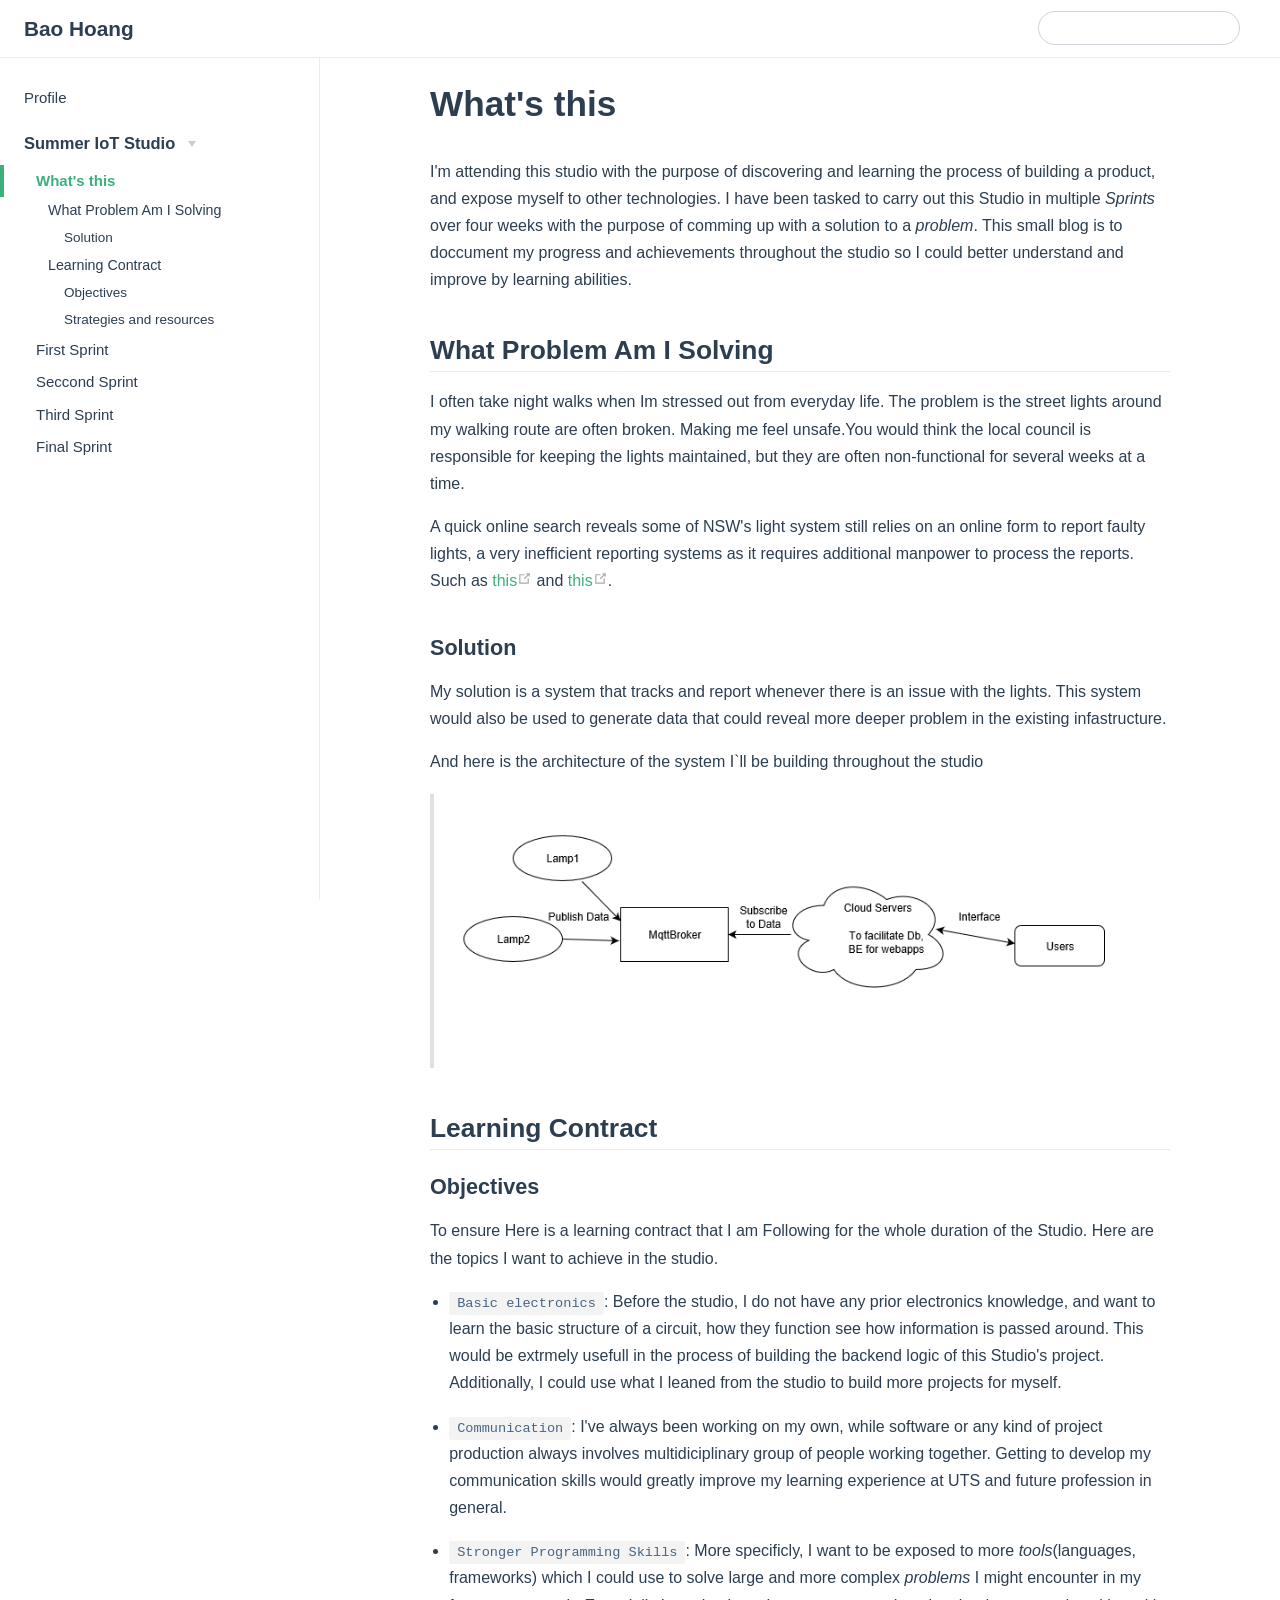
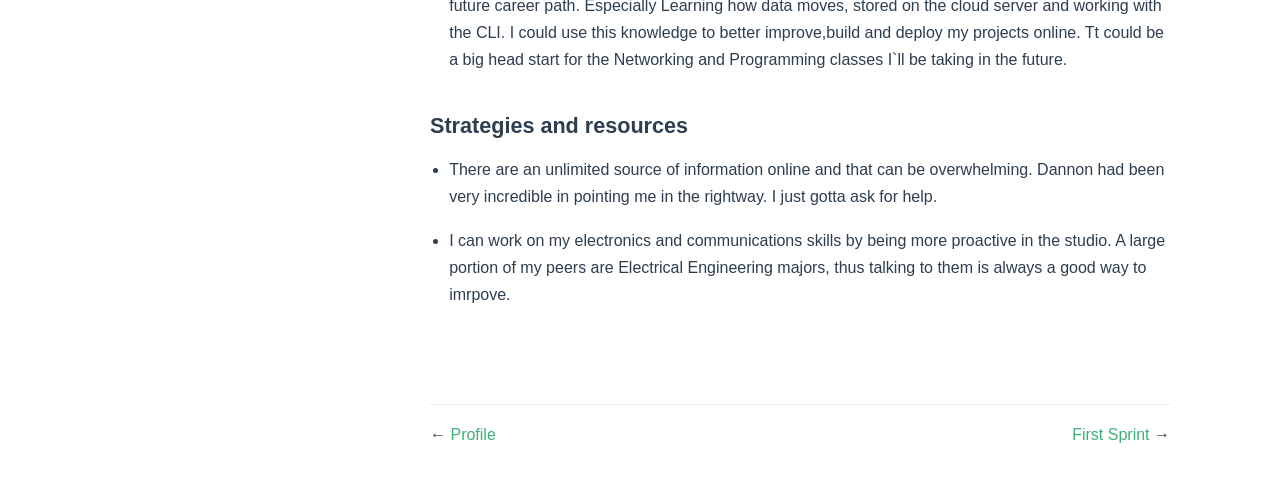
==== commit 4156f28e: "sprint 1 done" ====
--- a/summer/index.html
+++ b/summer/index.html
@@ -7,11 +7,11 @@
     <meta name="description" content="">
     
     
-    <link rel="preload" href="/assets/css/0.styles.8550c591.css" as="style"><link rel="preload" href="/assets/js/app.0082653d.js" as="script"><link rel="preload" href="/assets/js/4.47fa65f9.js" as="script"><link rel="prefetch" href="/assets/js/2.e8cb0768.js"><link rel="prefetch" href="/assets/js/3.33b0b8c7.js"><link rel="prefetch" href="/assets/js/5.3ab0d644.js"><link rel="prefetch" href="/assets/js/6.9f607ea7.js"><link rel="prefetch" href="/assets/js/7.e0e7d565.js"><link rel="prefetch" href="/assets/js/8.e984c8c7.js"><link rel="prefetch" href="/assets/js/9.a6e17f77.js">
+    <link rel="preload" href="/assets/css/0.styles.8550c591.css" as="style"><link rel="preload" href="/assets/js/app.dacfd548.js" as="script"><link rel="preload" href="/assets/js/4.f0263e33.js" as="script"><link rel="prefetch" href="/assets/js/2.14d382a8.js"><link rel="prefetch" href="/assets/js/3.013fa272.js"><link rel="prefetch" href="/assets/js/5.01d9cc4f.js"><link rel="prefetch" href="/assets/js/6.042e88e2.js"><link rel="prefetch" href="/assets/js/7.a866468c.js"><link rel="prefetch" href="/assets/js/8.53012733.js"><link rel="prefetch" href="/assets/js/9.30341266.js">
     <link rel="stylesheet" href="/assets/css/0.styles.8550c591.css">
   </head>
   <body>
-    <div id="app" data-server-rendered="true"><div class="theme-container"><header class="navbar"><div class="sidebar-button"><svg xmlns="http://www.w3.org/2000/svg" aria-hidden="true" role="img" viewBox="0 0 448 512" class="icon"><path fill="currentColor" d="M436 124H12c-6.627 0-12-5.373-12-12V80c0-6.627 5.373-12 12-12h424c6.627 0 12 5.373 12 12v32c0 6.627-5.373 12-12 12zm0 160H12c-6.627 0-12-5.373-12-12v-32c0-6.627 5.373-12 12-12h424c6.627 0 12 5.373 12 12v32c0 6.627-5.373 12-12 12zm0 160H12c-6.627 0-12-5.373-12-12v-32c0-6.627 5.373-12 12-12h424c6.627 0 12 5.373 12 12v32c0 6.627-5.373 12-12 12z"></path></svg></div> <a href="/" class="home-link router-link-active"><!----> <span class="site-name">Bao Hoang</span></a> <div class="links" style="max-width:nullpx;"><div class="search-box"><input aria-label="Search" autocomplete="off" spellcheck="false" value=""> <!----></div> <!----></div></header> <div class="sidebar-mask"></div> <div class="sidebar"><!---->  <ul class="sidebar-links"><li><a href="/" class="sidebar-link">Profile</a></li><li><div class="sidebar-group collapsable"><p class="sidebar-heading open"><span>Summer IoT Studio</span> <span class="arrow down"></span></p> <ul class="sidebar-group-items"><li><a href="/summer/" class="active sidebar-link">What's this</a><ul class="sidebar-sub-headers"><li class="sidebar-sub-header"><a href="/summer/#what-problem-am-i-solving" class="sidebar-link">What Problem Am I Solving</a><ul class="sidebar-sub-headers"><li class="sidebar-sub-header"><a href="/summer/#solution" class="sidebar-link">Solution</a></li></ul></li><li class="sidebar-sub-header"><a href="/summer/#learning-contract" class="sidebar-link">Learning Contract</a><ul class="sidebar-sub-headers"><li class="sidebar-sub-header"><a href="/summer/#objectives" class="sidebar-link">Objectives</a></li><li class="sidebar-sub-header"><a href="/summer/#strategies-and-resources" class="sidebar-link">Strategies and resources</a></li></ul></li></ul></li><li><a href="/summer/sprint1.html" class="sidebar-link">First Sprint</a></li><li><a href="/summer/sprint2.html" class="sidebar-link">Seccond Sprint</a></li><li><a href="/summer/sprint3.html" class="sidebar-link">Third Sprint</a></li><li><a href="/summer/sprint4.html" class="sidebar-link">Final Sprint</a></li></ul></div></li></ul> </div> <div class="page"> <div class="content"><h1 id="what-s-this"><a href="#what-s-this" aria-hidden="true" class="header-anchor">#</a> What's this</h1> <p>I'm attending this studio with the purpose of discovering and learning the process of building a product, and expose myself to other technologies. I have been tasked to carry out this Studio in multiple <em>Sprints</em> over four weeks with the purpose of comming up with a solution to a <em>problem</em>. This small blog is to doccument my progress and achievements throughout the studio so I could better understand and improve by learning abilities.</p> <h2 id="what-problem-am-i-solving"><a href="#what-problem-am-i-solving" aria-hidden="true" class="header-anchor">#</a> What Problem Am I Solving</h2> <p>I often take night walks when Im stressed out from everyday life. The problem is the street lights around my walking route are often broken. Making me feel unsafe.You would think the local council is responsible for keeping the lights maintained, but they are often non-functional for several weeks at a time.</p> <p>A quick online search reveals some of NSW's light system still relies on an online form to report faulty lights, a very inefficient reporting systems as it requires additional manpower to process the reports. Such as <a href="https://www.unitedenergy.com.au/contact-us/reportstreetlight/" target="_blank" rel="noopener noreferrer">this<svg xmlns="http://www.w3.org/2000/svg" aria-hidden="true" x="0px" y="0px" viewBox="0 0 100 100" width="15" height="15" class="icon outbound"><path fill="currentColor" d="M18.8,85.1h56l0,0c2.2,0,4-1.8,4-4v-32h-8v28h-48v-48h28v-8h-32l0,0c-2.2,0-4,1.8-4,4v56C14.8,83.3,16.6,85.1,18.8,85.1z"></path> <polygon fill="currentColor" points="45.7,48.7 51.3,54.3 77.2,28.5 77.2,37.2 85.2,37.2 85.2,14.9 62.8,14.9 62.8,22.9 71.5,22.9"></polygon></svg></a> and <a href="https://www.ausgrid.com.au/In-your-community/Report-a-problem/Streetlights#!/map" target="_blank" rel="noopener noreferrer">this<svg xmlns="http://www.w3.org/2000/svg" aria-hidden="true" x="0px" y="0px" viewBox="0 0 100 100" width="15" height="15" class="icon outbound"><path fill="currentColor" d="M18.8,85.1h56l0,0c2.2,0,4-1.8,4-4v-32h-8v28h-48v-48h28v-8h-32l0,0c-2.2,0-4,1.8-4,4v56C14.8,83.3,16.6,85.1,18.8,85.1z"></path> <polygon fill="currentColor" points="45.7,48.7 51.3,54.3 77.2,28.5 77.2,37.2 85.2,37.2 85.2,14.9 62.8,14.9 62.8,22.9 71.5,22.9"></polygon></svg></a>.</p> <h3 id="solution"><a href="#solution" aria-hidden="true" class="header-anchor">#</a> Solution</h3> <p>My solution is a system that tracks and report whenever there is an issue with the lights. This system would also be used to generate data that could reveal more deeper problem in the existing infastructure.</p> <p>And here is the architecture of the system I`ll be building throughout the studio</p> <p><code>img - architecture of the system</code></p> <h2 id="learning-contract"><a href="#learning-contract" aria-hidden="true" class="header-anchor">#</a> Learning Contract</h2> <h3 id="objectives"><a href="#objectives" aria-hidden="true" class="header-anchor">#</a> Objectives</h3> <p>To ensure Here is a learning contract that I am Following for the whole duration of the Studio. Here are the topics I want to achieve in the studio.</p> <ul><li><p><code>Basic electronics</code>: Before the studio, I do not have any prior electronics knowledge, and want to learn the basic structure of a circuit, how they function see how information is passed around. This would be extrmely usefull in the process of building the backend logic of this Studio's project. Additionally, I could use what I leaned from the studio to build more projects for myself.</p></li> <li><p><code>Communication</code>: I've always been working on my own, while software or any kind of project production always involves multidiciplinary group of people working together. Getting to develop my communication skills would greatly improve my learning experience at UTS and future profession in general.</p></li> <li><p><code>Stronger Programming Skills</code>: More specificly, I want to be exposed to more <em>tools</em>(languages, frameworks) which I could use to solve large and more complex <em>problems</em> I might encounter in my future career path. Especially Learning how data moves and stored on the cloud server, I could use this knowledge to start building and deploying my projects online and it could be a big head start for the Networking fundamentals class I`ll be taking next semester.</p></li></ul> <h3 id="strategies-and-resources"><a href="#strategies-and-resources" aria-hidden="true" class="header-anchor">#</a> Strategies and resources</h3> <ul><li><p>There are an unlimited source of information online and that can be overwhelming. Dannon had been very incredible in pointing me in the rightway. I just gotta ask for help.</p></li> <li><p>I can work on my electronics and communications skills by being more proactive in the studio. A large portion of my peers are Electrical Engineering majors, thus talking to them is always a good way to learn more.</p></li></ul></div> <div class="page-edit"><!----> <!----></div> <div class="page-nav"><p class="inner"><span class="prev">
+    <div id="app" data-server-rendered="true"><div class="theme-container"><header class="navbar"><div class="sidebar-button"><svg xmlns="http://www.w3.org/2000/svg" aria-hidden="true" role="img" viewBox="0 0 448 512" class="icon"><path fill="currentColor" d="M436 124H12c-6.627 0-12-5.373-12-12V80c0-6.627 5.373-12 12-12h424c6.627 0 12 5.373 12 12v32c0 6.627-5.373 12-12 12zm0 160H12c-6.627 0-12-5.373-12-12v-32c0-6.627 5.373-12 12-12h424c6.627 0 12 5.373 12 12v32c0 6.627-5.373 12-12 12zm0 160H12c-6.627 0-12-5.373-12-12v-32c0-6.627 5.373-12 12-12h424c6.627 0 12 5.373 12 12v32c0 6.627-5.373 12-12 12z"></path></svg></div> <a href="/" class="home-link router-link-active"><!----> <span class="site-name">Bao Hoang</span></a> <div class="links" style="max-width:nullpx;"><div class="search-box"><input aria-label="Search" autocomplete="off" spellcheck="false" value=""> <!----></div> <!----></div></header> <div class="sidebar-mask"></div> <div class="sidebar"><!---->  <ul class="sidebar-links"><li><a href="/" class="sidebar-link">Profile</a></li><li><div class="sidebar-group collapsable"><p class="sidebar-heading open"><span>Summer IoT Studio</span> <span class="arrow down"></span></p> <ul class="sidebar-group-items"><li><a href="/summer/" class="active sidebar-link">What's this</a><ul class="sidebar-sub-headers"><li class="sidebar-sub-header"><a href="/summer/#what-problem-am-i-solving" class="sidebar-link">What Problem Am I Solving</a><ul class="sidebar-sub-headers"><li class="sidebar-sub-header"><a href="/summer/#solution" class="sidebar-link">Solution</a></li></ul></li><li class="sidebar-sub-header"><a href="/summer/#learning-contract" class="sidebar-link">Learning Contract</a><ul class="sidebar-sub-headers"><li class="sidebar-sub-header"><a href="/summer/#objectives" class="sidebar-link">Objectives</a></li><li class="sidebar-sub-header"><a href="/summer/#strategies-and-resources" class="sidebar-link">Strategies and resources</a></li></ul></li></ul></li><li><a href="/summer/sprint1.html" class="sidebar-link">First Sprint</a></li><li><a href="/summer/sprint2.html" class="sidebar-link">Seccond Sprint</a></li><li><a href="/summer/sprint3.html" class="sidebar-link">Third Sprint</a></li><li><a href="/summer/sprint4.html" class="sidebar-link">Final Sprint</a></li></ul></div></li></ul> </div> <div class="page"> <div class="content"><h1 id="what-s-this"><a href="#what-s-this" aria-hidden="true" class="header-anchor">#</a> What's this</h1> <p>I'm attending this studio with the purpose of discovering and learning the process of building a product, and expose myself to other technologies. I have been tasked to carry out this Studio in multiple <em>Sprints</em> over four weeks with the purpose of comming up with a solution to a <em>problem</em>. This small blog is to doccument my progress and achievements throughout the studio so I could better understand and improve by learning abilities.</p> <h2 id="what-problem-am-i-solving"><a href="#what-problem-am-i-solving" aria-hidden="true" class="header-anchor">#</a> What Problem Am I Solving</h2> <p>I often take night walks when Im stressed out from everyday life. The problem is the street lights around my walking route are often broken. Making me feel unsafe.You would think the local council is responsible for keeping the lights maintained, but they are often non-functional for several weeks at a time.</p> <p>A quick online search reveals some of NSW's light system still relies on an online form to report faulty lights, a very inefficient reporting systems as it requires additional manpower to process the reports. Such as <a href="https://www.unitedenergy.com.au/contact-us/reportstreetlight/" target="_blank" rel="noopener noreferrer">this<svg xmlns="http://www.w3.org/2000/svg" aria-hidden="true" x="0px" y="0px" viewBox="0 0 100 100" width="15" height="15" class="icon outbound"><path fill="currentColor" d="M18.8,85.1h56l0,0c2.2,0,4-1.8,4-4v-32h-8v28h-48v-48h28v-8h-32l0,0c-2.2,0-4,1.8-4,4v56C14.8,83.3,16.6,85.1,18.8,85.1z"></path> <polygon fill="currentColor" points="45.7,48.7 51.3,54.3 77.2,28.5 77.2,37.2 85.2,37.2 85.2,14.9 62.8,14.9 62.8,22.9 71.5,22.9"></polygon></svg></a> and <a href="https://www.ausgrid.com.au/In-your-community/Report-a-problem/Streetlights#!/map" target="_blank" rel="noopener noreferrer">this<svg xmlns="http://www.w3.org/2000/svg" aria-hidden="true" x="0px" y="0px" viewBox="0 0 100 100" width="15" height="15" class="icon outbound"><path fill="currentColor" d="M18.8,85.1h56l0,0c2.2,0,4-1.8,4-4v-32h-8v28h-48v-48h28v-8h-32l0,0c-2.2,0-4,1.8-4,4v56C14.8,83.3,16.6,85.1,18.8,85.1z"></path> <polygon fill="currentColor" points="45.7,48.7 51.3,54.3 77.2,28.5 77.2,37.2 85.2,37.2 85.2,14.9 62.8,14.9 62.8,22.9 71.5,22.9"></polygon></svg></a>.</p> <h3 id="solution"><a href="#solution" aria-hidden="true" class="header-anchor">#</a> Solution</h3> <p>My solution is a system that tracks and report whenever there is an issue with the lights. This system would also be used to generate data that could reveal more deeper problem in the existing infastructure.</p> <p>And here is the architecture of the system I`ll be building throughout the studio</p> <blockquote><p><img src="/assets/img/SlnArchitecture.bc48dbb0.png" alt="Solution Architecture"></p></blockquote> <h2 id="learning-contract"><a href="#learning-contract" aria-hidden="true" class="header-anchor">#</a> Learning Contract</h2> <h3 id="objectives"><a href="#objectives" aria-hidden="true" class="header-anchor">#</a> Objectives</h3> <p>To ensure Here is a learning contract that I am Following for the whole duration of the Studio. Here are the topics I want to achieve in the studio.</p> <ul><li><p><code>Basic electronics</code>: Before the studio, I do not have any prior electronics knowledge, and want to learn the basic structure of a circuit, how they function see how information is passed around. This would be extrmely usefull in the process of building the backend logic of this Studio's project. Additionally, I could use what I leaned from the studio to build more projects for myself.</p></li> <li><p><code>Communication</code>: I've always been working on my own, while software or any kind of project production always involves multidiciplinary group of people working together. Getting to develop my communication skills would greatly improve my learning experience at UTS and future profession in general.</p></li> <li><p><code>Stronger Programming Skills</code>: More specificly, I want to be exposed to more <em>tools</em>(languages, frameworks) which I could use to solve large and more complex <em>problems</em> I might encounter in my future career path. Especially Learning how data moves,  stored on the cloud server and working with the CLI. I could use this knowledge to better improve,build and deploy my projects online. Tt could be a big head start for the Networking and Programming classes I`ll be taking in the future.</p></li></ul> <h3 id="strategies-and-resources"><a href="#strategies-and-resources" aria-hidden="true" class="header-anchor">#</a> Strategies and resources</h3> <ul><li><p>There are an unlimited source of information online and that can be overwhelming. Dannon had been very incredible in pointing me in the rightway. I just gotta ask for help.</p></li> <li><p>I can work on my electronics and communications skills by being more proactive in the studio. A large portion of my peers are Electrical Engineering majors, thus talking to them is always a good way to imrpove.</p></li></ul></div> <div class="page-edit"><!----> <!----></div> <div class="page-nav"><p class="inner"><span class="prev">
         ←
         <a href="/" class="prev router-link-active">
           Profile
@@ -20,6 +20,6 @@
         </a>
         →
       </span></p></div> </div> <!----></div></div>
-    <script src="/assets/js/app.0082653d.js" defer></script><script src="/assets/js/4.47fa65f9.js" defer></script>
+    <script src="/assets/js/app.dacfd548.js" defer></script><script src="/assets/js/4.f0263e33.js" defer></script>
   </body>
 </html>
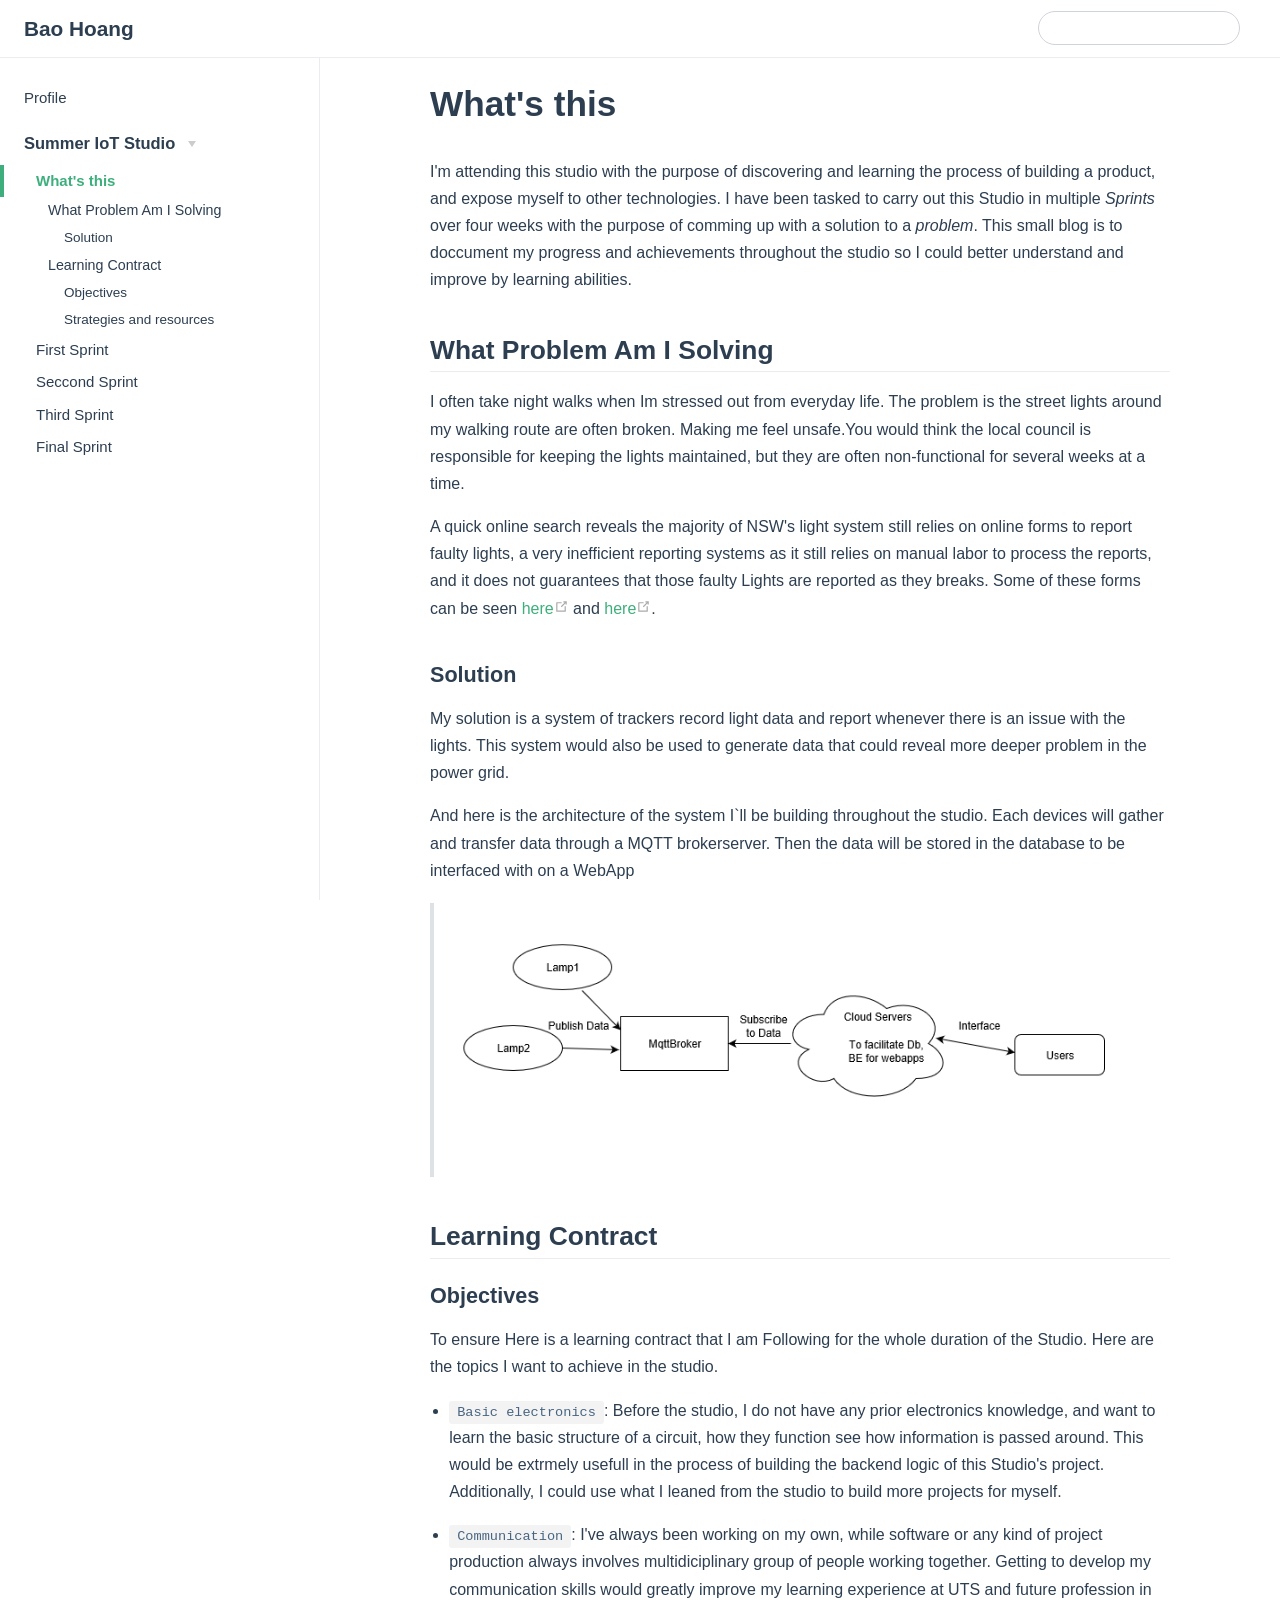
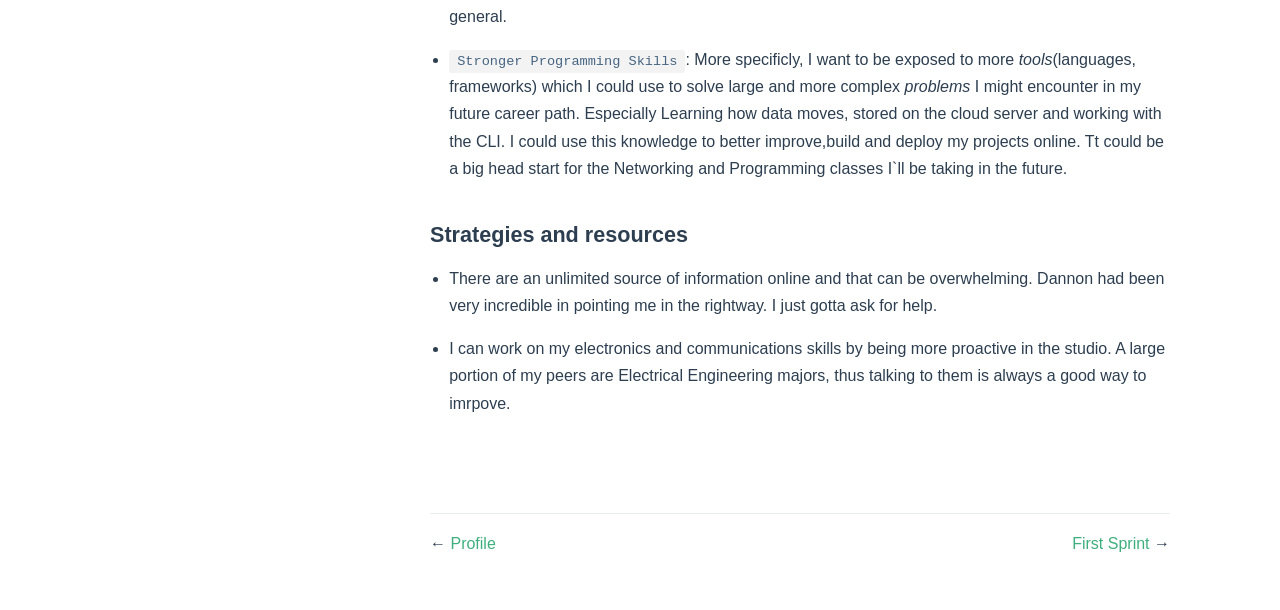
==== commit 17cea3d5: "wohboy" ====
--- a/summer/index.html
+++ b/summer/index.html
@@ -7,11 +7,11 @@
     <meta name="description" content="">
     
     
-    <link rel="preload" href="/assets/css/0.styles.8550c591.css" as="style"><link rel="preload" href="/assets/js/app.dacfd548.js" as="script"><link rel="preload" href="/assets/js/4.f0263e33.js" as="script"><link rel="prefetch" href="/assets/js/2.14d382a8.js"><link rel="prefetch" href="/assets/js/3.013fa272.js"><link rel="prefetch" href="/assets/js/5.01d9cc4f.js"><link rel="prefetch" href="/assets/js/6.042e88e2.js"><link rel="prefetch" href="/assets/js/7.a866468c.js"><link rel="prefetch" href="/assets/js/8.53012733.js"><link rel="prefetch" href="/assets/js/9.30341266.js">
+    <link rel="preload" href="/assets/css/0.styles.8550c591.css" as="style"><link rel="preload" href="/assets/js/app.d4bb8611.js" as="script"><link rel="preload" href="/assets/js/7.27a9dbf7.js" as="script"><link rel="prefetch" href="/assets/js/2.068cc377.js"><link rel="prefetch" href="/assets/js/3.27e7d09f.js"><link rel="prefetch" href="/assets/js/4.1213a1a0.js"><link rel="prefetch" href="/assets/js/5.86900fe3.js"><link rel="prefetch" href="/assets/js/6.2c7a491b.js"><link rel="prefetch" href="/assets/js/8.411fad2f.js"><link rel="prefetch" href="/assets/js/9.22cd86b7.js">
     <link rel="stylesheet" href="/assets/css/0.styles.8550c591.css">
   </head>
   <body>
-    <div id="app" data-server-rendered="true"><div class="theme-container"><header class="navbar"><div class="sidebar-button"><svg xmlns="http://www.w3.org/2000/svg" aria-hidden="true" role="img" viewBox="0 0 448 512" class="icon"><path fill="currentColor" d="M436 124H12c-6.627 0-12-5.373-12-12V80c0-6.627 5.373-12 12-12h424c6.627 0 12 5.373 12 12v32c0 6.627-5.373 12-12 12zm0 160H12c-6.627 0-12-5.373-12-12v-32c0-6.627 5.373-12 12-12h424c6.627 0 12 5.373 12 12v32c0 6.627-5.373 12-12 12zm0 160H12c-6.627 0-12-5.373-12-12v-32c0-6.627 5.373-12 12-12h424c6.627 0 12 5.373 12 12v32c0 6.627-5.373 12-12 12z"></path></svg></div> <a href="/" class="home-link router-link-active"><!----> <span class="site-name">Bao Hoang</span></a> <div class="links" style="max-width:nullpx;"><div class="search-box"><input aria-label="Search" autocomplete="off" spellcheck="false" value=""> <!----></div> <!----></div></header> <div class="sidebar-mask"></div> <div class="sidebar"><!---->  <ul class="sidebar-links"><li><a href="/" class="sidebar-link">Profile</a></li><li><div class="sidebar-group collapsable"><p class="sidebar-heading open"><span>Summer IoT Studio</span> <span class="arrow down"></span></p> <ul class="sidebar-group-items"><li><a href="/summer/" class="active sidebar-link">What's this</a><ul class="sidebar-sub-headers"><li class="sidebar-sub-header"><a href="/summer/#what-problem-am-i-solving" class="sidebar-link">What Problem Am I Solving</a><ul class="sidebar-sub-headers"><li class="sidebar-sub-header"><a href="/summer/#solution" class="sidebar-link">Solution</a></li></ul></li><li class="sidebar-sub-header"><a href="/summer/#learning-contract" class="sidebar-link">Learning Contract</a><ul class="sidebar-sub-headers"><li class="sidebar-sub-header"><a href="/summer/#objectives" class="sidebar-link">Objectives</a></li><li class="sidebar-sub-header"><a href="/summer/#strategies-and-resources" class="sidebar-link">Strategies and resources</a></li></ul></li></ul></li><li><a href="/summer/sprint1.html" class="sidebar-link">First Sprint</a></li><li><a href="/summer/sprint2.html" class="sidebar-link">Seccond Sprint</a></li><li><a href="/summer/sprint3.html" class="sidebar-link">Third Sprint</a></li><li><a href="/summer/sprint4.html" class="sidebar-link">Final Sprint</a></li></ul></div></li></ul> </div> <div class="page"> <div class="content"><h1 id="what-s-this"><a href="#what-s-this" aria-hidden="true" class="header-anchor">#</a> What's this</h1> <p>I'm attending this studio with the purpose of discovering and learning the process of building a product, and expose myself to other technologies. I have been tasked to carry out this Studio in multiple <em>Sprints</em> over four weeks with the purpose of comming up with a solution to a <em>problem</em>. This small blog is to doccument my progress and achievements throughout the studio so I could better understand and improve by learning abilities.</p> <h2 id="what-problem-am-i-solving"><a href="#what-problem-am-i-solving" aria-hidden="true" class="header-anchor">#</a> What Problem Am I Solving</h2> <p>I often take night walks when Im stressed out from everyday life. The problem is the street lights around my walking route are often broken. Making me feel unsafe.You would think the local council is responsible for keeping the lights maintained, but they are often non-functional for several weeks at a time.</p> <p>A quick online search reveals some of NSW's light system still relies on an online form to report faulty lights, a very inefficient reporting systems as it requires additional manpower to process the reports. Such as <a href="https://www.unitedenergy.com.au/contact-us/reportstreetlight/" target="_blank" rel="noopener noreferrer">this<svg xmlns="http://www.w3.org/2000/svg" aria-hidden="true" x="0px" y="0px" viewBox="0 0 100 100" width="15" height="15" class="icon outbound"><path fill="currentColor" d="M18.8,85.1h56l0,0c2.2,0,4-1.8,4-4v-32h-8v28h-48v-48h28v-8h-32l0,0c-2.2,0-4,1.8-4,4v56C14.8,83.3,16.6,85.1,18.8,85.1z"></path> <polygon fill="currentColor" points="45.7,48.7 51.3,54.3 77.2,28.5 77.2,37.2 85.2,37.2 85.2,14.9 62.8,14.9 62.8,22.9 71.5,22.9"></polygon></svg></a> and <a href="https://www.ausgrid.com.au/In-your-community/Report-a-problem/Streetlights#!/map" target="_blank" rel="noopener noreferrer">this<svg xmlns="http://www.w3.org/2000/svg" aria-hidden="true" x="0px" y="0px" viewBox="0 0 100 100" width="15" height="15" class="icon outbound"><path fill="currentColor" d="M18.8,85.1h56l0,0c2.2,0,4-1.8,4-4v-32h-8v28h-48v-48h28v-8h-32l0,0c-2.2,0-4,1.8-4,4v56C14.8,83.3,16.6,85.1,18.8,85.1z"></path> <polygon fill="currentColor" points="45.7,48.7 51.3,54.3 77.2,28.5 77.2,37.2 85.2,37.2 85.2,14.9 62.8,14.9 62.8,22.9 71.5,22.9"></polygon></svg></a>.</p> <h3 id="solution"><a href="#solution" aria-hidden="true" class="header-anchor">#</a> Solution</h3> <p>My solution is a system that tracks and report whenever there is an issue with the lights. This system would also be used to generate data that could reveal more deeper problem in the existing infastructure.</p> <p>And here is the architecture of the system I`ll be building throughout the studio</p> <blockquote><p><img src="/assets/img/SlnArchitecture.bc48dbb0.png" alt="Solution Architecture"></p></blockquote> <h2 id="learning-contract"><a href="#learning-contract" aria-hidden="true" class="header-anchor">#</a> Learning Contract</h2> <h3 id="objectives"><a href="#objectives" aria-hidden="true" class="header-anchor">#</a> Objectives</h3> <p>To ensure Here is a learning contract that I am Following for the whole duration of the Studio. Here are the topics I want to achieve in the studio.</p> <ul><li><p><code>Basic electronics</code>: Before the studio, I do not have any prior electronics knowledge, and want to learn the basic structure of a circuit, how they function see how information is passed around. This would be extrmely usefull in the process of building the backend logic of this Studio's project. Additionally, I could use what I leaned from the studio to build more projects for myself.</p></li> <li><p><code>Communication</code>: I've always been working on my own, while software or any kind of project production always involves multidiciplinary group of people working together. Getting to develop my communication skills would greatly improve my learning experience at UTS and future profession in general.</p></li> <li><p><code>Stronger Programming Skills</code>: More specificly, I want to be exposed to more <em>tools</em>(languages, frameworks) which I could use to solve large and more complex <em>problems</em> I might encounter in my future career path. Especially Learning how data moves,  stored on the cloud server and working with the CLI. I could use this knowledge to better improve,build and deploy my projects online. Tt could be a big head start for the Networking and Programming classes I`ll be taking in the future.</p></li></ul> <h3 id="strategies-and-resources"><a href="#strategies-and-resources" aria-hidden="true" class="header-anchor">#</a> Strategies and resources</h3> <ul><li><p>There are an unlimited source of information online and that can be overwhelming. Dannon had been very incredible in pointing me in the rightway. I just gotta ask for help.</p></li> <li><p>I can work on my electronics and communications skills by being more proactive in the studio. A large portion of my peers are Electrical Engineering majors, thus talking to them is always a good way to imrpove.</p></li></ul></div> <div class="page-edit"><!----> <!----></div> <div class="page-nav"><p class="inner"><span class="prev">
+    <div id="app" data-server-rendered="true"><div class="theme-container"><header class="navbar"><div class="sidebar-button"><svg xmlns="http://www.w3.org/2000/svg" aria-hidden="true" role="img" viewBox="0 0 448 512" class="icon"><path fill="currentColor" d="M436 124H12c-6.627 0-12-5.373-12-12V80c0-6.627 5.373-12 12-12h424c6.627 0 12 5.373 12 12v32c0 6.627-5.373 12-12 12zm0 160H12c-6.627 0-12-5.373-12-12v-32c0-6.627 5.373-12 12-12h424c6.627 0 12 5.373 12 12v32c0 6.627-5.373 12-12 12zm0 160H12c-6.627 0-12-5.373-12-12v-32c0-6.627 5.373-12 12-12h424c6.627 0 12 5.373 12 12v32c0 6.627-5.373 12-12 12z"></path></svg></div> <a href="/" class="home-link router-link-active"><!----> <span class="site-name">Bao Hoang</span></a> <div class="links" style="max-width:nullpx;"><div class="search-box"><input aria-label="Search" autocomplete="off" spellcheck="false" value=""> <!----></div> <!----></div></header> <div class="sidebar-mask"></div> <div class="sidebar"><!---->  <ul class="sidebar-links"><li><a href="/" class="sidebar-link">Profile</a></li><li><div class="sidebar-group collapsable"><p class="sidebar-heading open"><span>Summer IoT Studio</span> <span class="arrow down"></span></p> <ul class="sidebar-group-items"><li><a href="/summer/" class="active sidebar-link">What's this</a><ul class="sidebar-sub-headers"><li class="sidebar-sub-header"><a href="/summer/#what-problem-am-i-solving" class="sidebar-link">What Problem Am I Solving</a><ul class="sidebar-sub-headers"><li class="sidebar-sub-header"><a href="/summer/#solution" class="sidebar-link">Solution</a></li></ul></li><li class="sidebar-sub-header"><a href="/summer/#learning-contract" class="sidebar-link">Learning Contract</a><ul class="sidebar-sub-headers"><li class="sidebar-sub-header"><a href="/summer/#objectives" class="sidebar-link">Objectives</a></li><li class="sidebar-sub-header"><a href="/summer/#strategies-and-resources" class="sidebar-link">Strategies and resources</a></li></ul></li></ul></li><li><a href="/summer/sprint1.html" class="sidebar-link">First Sprint</a></li><li><a href="/summer/sprint2.html" class="sidebar-link">Seccond Sprint</a></li><li><a href="/summer/sprint3.html" class="sidebar-link">Third Sprint</a></li><li><a href="/summer/sprint4.html" class="sidebar-link">Final Sprint</a></li></ul></div></li></ul> </div> <div class="page"> <div class="content"><h1 id="what-s-this"><a href="#what-s-this" aria-hidden="true" class="header-anchor">#</a> What's this</h1> <p>I'm attending this studio with the purpose of discovering and learning the process of building a product, and expose myself to other technologies. I have been tasked to carry out this Studio in multiple <em>Sprints</em> over four weeks with the purpose of comming up with a solution to a <em>problem</em>. This small blog is to doccument my progress and achievements throughout the studio so I could better understand and improve by learning abilities.</p> <h2 id="what-problem-am-i-solving"><a href="#what-problem-am-i-solving" aria-hidden="true" class="header-anchor">#</a> What Problem Am I Solving</h2> <p>I often take night walks when Im stressed out from everyday life. The problem is the street lights around my walking route are often broken. Making me feel unsafe.You would think the local council is responsible for keeping the lights maintained, but they are often non-functional for several weeks at a time.</p> <p>A quick online search reveals the majority of NSW's light system still relies on online forms to report faulty lights, a very inefficient reporting systems as it still relies on manual labor to process the reports, and it does not guarantees that those faulty Lights are reported as they breaks. Some of these forms can be seen <a href="https://www.unitedenergy.com.au/contact-us/reportstreetlight/" target="_blank" rel="noopener noreferrer">here<svg xmlns="http://www.w3.org/2000/svg" aria-hidden="true" x="0px" y="0px" viewBox="0 0 100 100" width="15" height="15" class="icon outbound"><path fill="currentColor" d="M18.8,85.1h56l0,0c2.2,0,4-1.8,4-4v-32h-8v28h-48v-48h28v-8h-32l0,0c-2.2,0-4,1.8-4,4v56C14.8,83.3,16.6,85.1,18.8,85.1z"></path> <polygon fill="currentColor" points="45.7,48.7 51.3,54.3 77.2,28.5 77.2,37.2 85.2,37.2 85.2,14.9 62.8,14.9 62.8,22.9 71.5,22.9"></polygon></svg></a> and <a href="https://www.ausgrid.com.au/In-your-community/Report-a-problem/Streetlights#!/map" target="_blank" rel="noopener noreferrer">here<svg xmlns="http://www.w3.org/2000/svg" aria-hidden="true" x="0px" y="0px" viewBox="0 0 100 100" width="15" height="15" class="icon outbound"><path fill="currentColor" d="M18.8,85.1h56l0,0c2.2,0,4-1.8,4-4v-32h-8v28h-48v-48h28v-8h-32l0,0c-2.2,0-4,1.8-4,4v56C14.8,83.3,16.6,85.1,18.8,85.1z"></path> <polygon fill="currentColor" points="45.7,48.7 51.3,54.3 77.2,28.5 77.2,37.2 85.2,37.2 85.2,14.9 62.8,14.9 62.8,22.9 71.5,22.9"></polygon></svg></a>.</p> <h3 id="solution"><a href="#solution" aria-hidden="true" class="header-anchor">#</a> Solution</h3> <p>My solution is a system of trackers record light data and report whenever there is an issue with the lights. This system would also be used to generate data that could reveal more deeper problem in the power grid.</p> <p>And here is the architecture of the system I`ll be building throughout the studio. Each devices will gather and transfer data through a MQTT brokerserver. Then the data will be stored in the database to be interfaced with on a WebApp</p> <blockquote><p><img src="/assets/img/SlnArchitecture.bc48dbb0.png" alt="Solution Architecture"></p></blockquote> <h2 id="learning-contract"><a href="#learning-contract" aria-hidden="true" class="header-anchor">#</a> Learning Contract</h2> <h3 id="objectives"><a href="#objectives" aria-hidden="true" class="header-anchor">#</a> Objectives</h3> <p>To ensure Here is a learning contract that I am Following for the whole duration of the Studio. Here are the topics I want to achieve in the studio.</p> <ul><li><p><code>Basic electronics</code>: Before the studio, I do not have any prior electronics knowledge, and want to learn the basic structure of a circuit, how they function see how information is passed around. This would be extrmely usefull in the process of building the backend logic of this Studio's project. Additionally, I could use what I leaned from the studio to build more projects for myself.</p></li> <li><p><code>Communication</code>: I've always been working on my own, while software or any kind of project production always involves multidiciplinary group of people working together. Getting to develop my communication skills would greatly improve my learning experience at UTS and future profession in general.</p></li> <li><p><code>Stronger Programming Skills</code>: More specificly, I want to be exposed to more <em>tools</em>(languages, frameworks) which I could use to solve large and more complex <em>problems</em> I might encounter in my future career path. Especially Learning how data moves,  stored on the cloud server and working with the CLI. I could use this knowledge to better improve,build and deploy my projects online. Tt could be a big head start for the Networking and Programming classes I`ll be taking in the future.</p></li></ul> <h3 id="strategies-and-resources"><a href="#strategies-and-resources" aria-hidden="true" class="header-anchor">#</a> Strategies and resources</h3> <ul><li><p>There are an unlimited source of information online and that can be overwhelming. Dannon had been very incredible in pointing me in the rightway. I just gotta ask for help.</p></li> <li><p>I can work on my electronics and communications skills by being more proactive in the studio. A large portion of my peers are Electrical Engineering majors, thus talking to them is always a good way to imrpove.</p></li></ul></div> <div class="page-edit"><!----> <!----></div> <div class="page-nav"><p class="inner"><span class="prev">
         ←
         <a href="/" class="prev router-link-active">
           Profile
@@ -20,6 +20,6 @@
         </a>
         →
       </span></p></div> </div> <!----></div></div>
-    <script src="/assets/js/app.dacfd548.js" defer></script><script src="/assets/js/4.f0263e33.js" defer></script>
+    <script src="/assets/js/app.d4bb8611.js" defer></script><script src="/assets/js/7.27a9dbf7.js" defer></script>
   </body>
 </html>
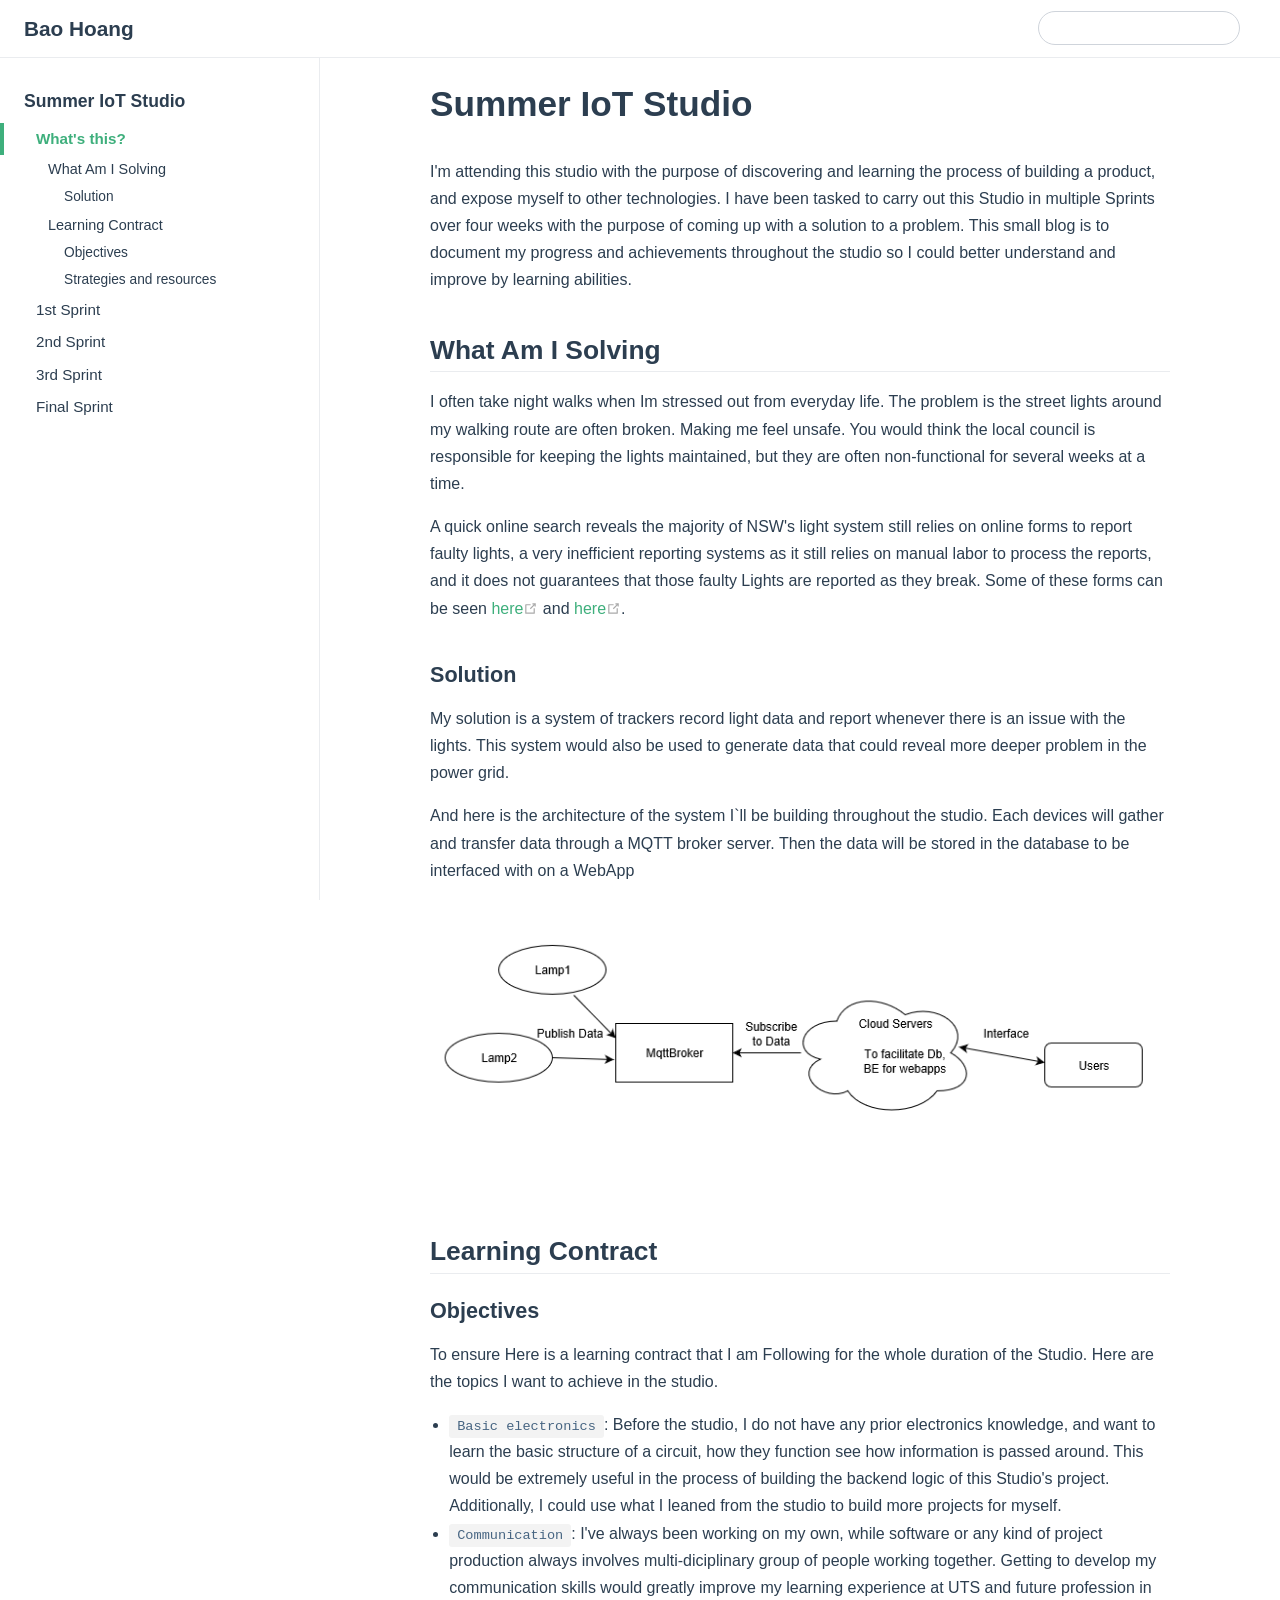
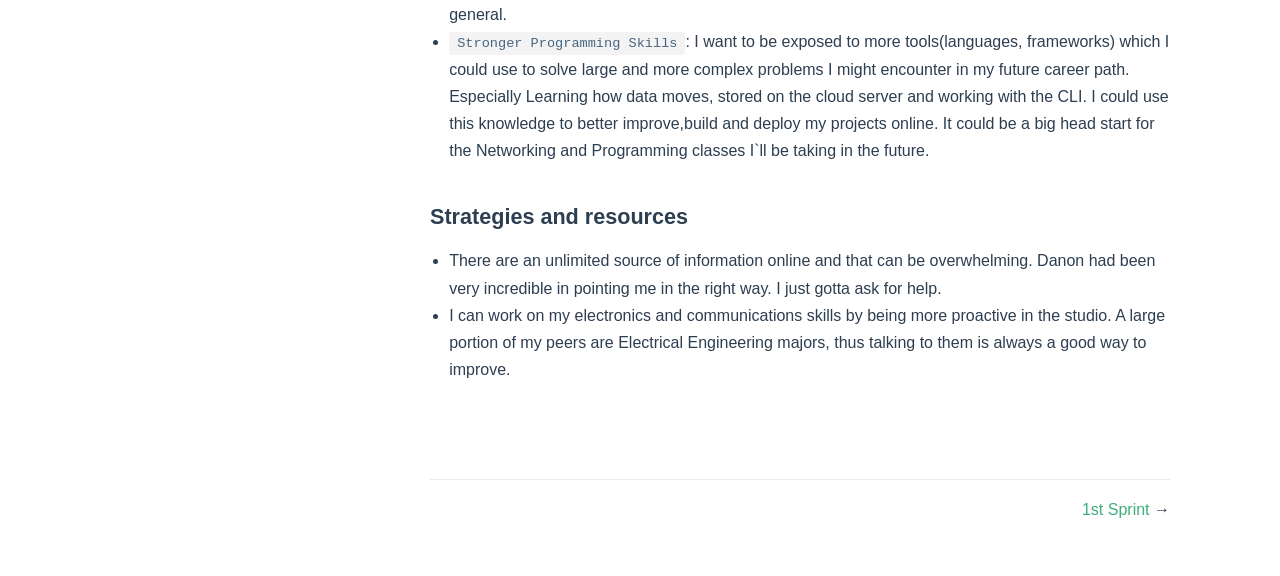
==== commit 01d75e2e: "restoration build 1" ====
--- a/summer/index.html
+++ b/summer/index.html
@@ -3,23 +3,31 @@
   <head>
     <meta charset="utf-8">
     <meta name="viewport" content="width=device-width,initial-scale=1">
-    <title>What&#39;s this | Bao Hoang</title>
+    <title>Summer IoT Studio | Bao Hoang</title>
     <meta name="description" content="">
+    <meta name="generator" content="VuePress 1.3.1">
     
     
-    <link rel="preload" href="/assets/css/0.styles.8550c591.css" as="style"><link rel="preload" href="/assets/js/app.d4bb8611.js" as="script"><link rel="preload" href="/assets/js/7.27a9dbf7.js" as="script"><link rel="prefetch" href="/assets/js/2.068cc377.js"><link rel="prefetch" href="/assets/js/3.27e7d09f.js"><link rel="prefetch" href="/assets/js/4.1213a1a0.js"><link rel="prefetch" href="/assets/js/5.86900fe3.js"><link rel="prefetch" href="/assets/js/6.2c7a491b.js"><link rel="prefetch" href="/assets/js/8.411fad2f.js"><link rel="prefetch" href="/assets/js/9.22cd86b7.js">
-    <link rel="stylesheet" href="/assets/css/0.styles.8550c591.css">
+    <link rel="preload" href="/assets/css/0.styles.cf6ef31c.css" as="style"><link rel="preload" href="/assets/js/app.e69c2046.js" as="script"><link rel="preload" href="/assets/js/2.c0ab005d.js" as="script"><link rel="preload" href="/assets/js/8.86baba6a.js" as="script"><link rel="prefetch" href="/assets/js/10.eaf2739e.js"><link rel="prefetch" href="/assets/js/11.e7858920.js"><link rel="prefetch" href="/assets/js/3.dd8cae05.js"><link rel="prefetch" href="/assets/js/4.06308a15.js"><link rel="prefetch" href="/assets/js/5.cd0d9c04.js"><link rel="prefetch" href="/assets/js/6.773ffba7.js"><link rel="prefetch" href="/assets/js/7.c2026906.js"><link rel="prefetch" href="/assets/js/9.ba648f29.js">
+    <link rel="stylesheet" href="/assets/css/0.styles.cf6ef31c.css">
   </head>
   <body>
-    <div id="app" data-server-rendered="true"><div class="theme-container"><header class="navbar"><div class="sidebar-button"><svg xmlns="http://www.w3.org/2000/svg" aria-hidden="true" role="img" viewBox="0 0 448 512" class="icon"><path fill="currentColor" d="M436 124H12c-6.627 0-12-5.373-12-12V80c0-6.627 5.373-12 12-12h424c6.627 0 12 5.373 12 12v32c0 6.627-5.373 12-12 12zm0 160H12c-6.627 0-12-5.373-12-12v-32c0-6.627 5.373-12 12-12h424c6.627 0 12 5.373 12 12v32c0 6.627-5.373 12-12 12zm0 160H12c-6.627 0-12-5.373-12-12v-32c0-6.627 5.373-12 12-12h424c6.627 0 12 5.373 12 12v32c0 6.627-5.373 12-12 12z"></path></svg></div> <a href="/" class="home-link router-link-active"><!----> <span class="site-name">Bao Hoang</span></a> <div class="links" style="max-width:nullpx;"><div class="search-box"><input aria-label="Search" autocomplete="off" spellcheck="false" value=""> <!----></div> <!----></div></header> <div class="sidebar-mask"></div> <div class="sidebar"><!---->  <ul class="sidebar-links"><li><a href="/" class="sidebar-link">Profile</a></li><li><div class="sidebar-group collapsable"><p class="sidebar-heading open"><span>Summer IoT Studio</span> <span class="arrow down"></span></p> <ul class="sidebar-group-items"><li><a href="/summer/" class="active sidebar-link">What's this</a><ul class="sidebar-sub-headers"><li class="sidebar-sub-header"><a href="/summer/#what-problem-am-i-solving" class="sidebar-link">What Problem Am I Solving</a><ul class="sidebar-sub-headers"><li class="sidebar-sub-header"><a href="/summer/#solution" class="sidebar-link">Solution</a></li></ul></li><li class="sidebar-sub-header"><a href="/summer/#learning-contract" class="sidebar-link">Learning Contract</a><ul class="sidebar-sub-headers"><li class="sidebar-sub-header"><a href="/summer/#objectives" class="sidebar-link">Objectives</a></li><li class="sidebar-sub-header"><a href="/summer/#strategies-and-resources" class="sidebar-link">Strategies and resources</a></li></ul></li></ul></li><li><a href="/summer/sprint1.html" class="sidebar-link">First Sprint</a></li><li><a href="/summer/sprint2.html" class="sidebar-link">Seccond Sprint</a></li><li><a href="/summer/sprint3.html" class="sidebar-link">Third Sprint</a></li><li><a href="/summer/sprint4.html" class="sidebar-link">Final Sprint</a></li></ul></div></li></ul> </div> <div class="page"> <div class="content"><h1 id="what-s-this"><a href="#what-s-this" aria-hidden="true" class="header-anchor">#</a> What's this</h1> <p>I'm attending this studio with the purpose of discovering and learning the process of building a product, and expose myself to other technologies. I have been tasked to carry out this Studio in multiple <em>Sprints</em> over four weeks with the purpose of comming up with a solution to a <em>problem</em>. This small blog is to doccument my progress and achievements throughout the studio so I could better understand and improve by learning abilities.</p> <h2 id="what-problem-am-i-solving"><a href="#what-problem-am-i-solving" aria-hidden="true" class="header-anchor">#</a> What Problem Am I Solving</h2> <p>I often take night walks when Im stressed out from everyday life. The problem is the street lights around my walking route are often broken. Making me feel unsafe.You would think the local council is responsible for keeping the lights maintained, but they are often non-functional for several weeks at a time.</p> <p>A quick online search reveals the majority of NSW's light system still relies on online forms to report faulty lights, a very inefficient reporting systems as it still relies on manual labor to process the reports, and it does not guarantees that those faulty Lights are reported as they breaks. Some of these forms can be seen <a href="https://www.unitedenergy.com.au/contact-us/reportstreetlight/" target="_blank" rel="noopener noreferrer">here<svg xmlns="http://www.w3.org/2000/svg" aria-hidden="true" x="0px" y="0px" viewBox="0 0 100 100" width="15" height="15" class="icon outbound"><path fill="currentColor" d="M18.8,85.1h56l0,0c2.2,0,4-1.8,4-4v-32h-8v28h-48v-48h28v-8h-32l0,0c-2.2,0-4,1.8-4,4v56C14.8,83.3,16.6,85.1,18.8,85.1z"></path> <polygon fill="currentColor" points="45.7,48.7 51.3,54.3 77.2,28.5 77.2,37.2 85.2,37.2 85.2,14.9 62.8,14.9 62.8,22.9 71.5,22.9"></polygon></svg></a> and <a href="https://www.ausgrid.com.au/In-your-community/Report-a-problem/Streetlights#!/map" target="_blank" rel="noopener noreferrer">here<svg xmlns="http://www.w3.org/2000/svg" aria-hidden="true" x="0px" y="0px" viewBox="0 0 100 100" width="15" height="15" class="icon outbound"><path fill="currentColor" d="M18.8,85.1h56l0,0c2.2,0,4-1.8,4-4v-32h-8v28h-48v-48h28v-8h-32l0,0c-2.2,0-4,1.8-4,4v56C14.8,83.3,16.6,85.1,18.8,85.1z"></path> <polygon fill="currentColor" points="45.7,48.7 51.3,54.3 77.2,28.5 77.2,37.2 85.2,37.2 85.2,14.9 62.8,14.9 62.8,22.9 71.5,22.9"></polygon></svg></a>.</p> <h3 id="solution"><a href="#solution" aria-hidden="true" class="header-anchor">#</a> Solution</h3> <p>My solution is a system of trackers record light data and report whenever there is an issue with the lights. This system would also be used to generate data that could reveal more deeper problem in the power grid.</p> <p>And here is the architecture of the system I`ll be building throughout the studio. Each devices will gather and transfer data through a MQTT brokerserver. Then the data will be stored in the database to be interfaced with on a WebApp</p> <blockquote><p><img src="/assets/img/SlnArchitecture.bc48dbb0.png" alt="Solution Architecture"></p></blockquote> <h2 id="learning-contract"><a href="#learning-contract" aria-hidden="true" class="header-anchor">#</a> Learning Contract</h2> <h3 id="objectives"><a href="#objectives" aria-hidden="true" class="header-anchor">#</a> Objectives</h3> <p>To ensure Here is a learning contract that I am Following for the whole duration of the Studio. Here are the topics I want to achieve in the studio.</p> <ul><li><p><code>Basic electronics</code>: Before the studio, I do not have any prior electronics knowledge, and want to learn the basic structure of a circuit, how they function see how information is passed around. This would be extrmely usefull in the process of building the backend logic of this Studio's project. Additionally, I could use what I leaned from the studio to build more projects for myself.</p></li> <li><p><code>Communication</code>: I've always been working on my own, while software or any kind of project production always involves multidiciplinary group of people working together. Getting to develop my communication skills would greatly improve my learning experience at UTS and future profession in general.</p></li> <li><p><code>Stronger Programming Skills</code>: More specificly, I want to be exposed to more <em>tools</em>(languages, frameworks) which I could use to solve large and more complex <em>problems</em> I might encounter in my future career path. Especially Learning how data moves,  stored on the cloud server and working with the CLI. I could use this knowledge to better improve,build and deploy my projects online. Tt could be a big head start for the Networking and Programming classes I`ll be taking in the future.</p></li></ul> <h3 id="strategies-and-resources"><a href="#strategies-and-resources" aria-hidden="true" class="header-anchor">#</a> Strategies and resources</h3> <ul><li><p>There are an unlimited source of information online and that can be overwhelming. Dannon had been very incredible in pointing me in the rightway. I just gotta ask for help.</p></li> <li><p>I can work on my electronics and communications skills by being more proactive in the studio. A large portion of my peers are Electrical Engineering majors, thus talking to them is always a good way to imrpove.</p></li></ul></div> <div class="page-edit"><!----> <!----></div> <div class="page-nav"><p class="inner"><span class="prev">
-        ←
-        <a href="/" class="prev router-link-active">
-          Profile
-        </a></span> <span class="next"><a href="/summer/sprint1.html">
-          First Sprint
-        </a>
-        →
-      </span></p></div> </div> <!----></div></div>
-    <script src="/assets/js/app.d4bb8611.js" defer></script><script src="/assets/js/7.27a9dbf7.js" defer></script>
+    <div id="app" data-server-rendered="true"><div class="theme-container"><header class="navbar"><div class="sidebar-button"><svg xmlns="http://www.w3.org/2000/svg" aria-hidden="true" role="img" viewBox="0 0 448 512" class="icon"><path fill="currentColor" d="M436 124H12c-6.627 0-12-5.373-12-12V80c0-6.627 5.373-12 12-12h424c6.627 0 12 5.373 12 12v32c0 6.627-5.373 12-12 12zm0 160H12c-6.627 0-12-5.373-12-12v-32c0-6.627 5.373-12 12-12h424c6.627 0 12 5.373 12 12v32c0 6.627-5.373 12-12 12zm0 160H12c-6.627 0-12-5.373-12-12v-32c0-6.627 5.373-12 12-12h424c6.627 0 12 5.373 12 12v32c0 6.627-5.373 12-12 12z"></path></svg></div> <a href="/" class="home-link router-link-active"><!----> <span class="site-name">Bao Hoang</span></a> <div class="links"><div class="search-box"><input aria-label="Search" autocomplete="off" spellcheck="false" value=""> <!----></div> <!----></div></header> <div class="sidebar-mask"></div> <aside class="sidebar"><!---->  <ul class="sidebar-links"><li><section class="sidebar-group depth-0"><p class="sidebar-heading open"><span>Summer IoT Studio</span> <!----></p> <ul class="sidebar-links sidebar-group-items"><li><a href="/summer/" class="active sidebar-link">What's this?</a><ul class="sidebar-sub-headers"><li class="sidebar-sub-header"><a href="/summer/#what-am-i-solving" class="sidebar-link">What Am I Solving</a><ul class="sidebar-sub-headers"><li class="sidebar-sub-header"><a href="/summer/#solution" class="sidebar-link">Solution</a></li></ul></li><li class="sidebar-sub-header"><a href="/summer/#learning-contract" class="sidebar-link">Learning Contract</a><ul class="sidebar-sub-headers"><li class="sidebar-sub-header"><a href="/summer/#objectives" class="sidebar-link">Objectives</a></li><li class="sidebar-sub-header"><a href="/summer/#strategies-and-resources" class="sidebar-link">Strategies and resources</a></li></ul></li></ul></li><li><a href="/summer/sprint1.html" class="sidebar-link">1st Sprint</a></li><li><a href="/summer/sprint2.html" class="sidebar-link">2nd Sprint</a></li><li><a href="/summer/sprint3.html" class="sidebar-link">3rd Sprint</a></li><li><a href="/summer/sprint4.html" class="sidebar-link">Final Sprint</a></li></ul></section></li></ul> </aside> <main class="page"> <div class="theme-default-content content__default"><h1 id="summer-iot-studio"><a href="#summer-iot-studio" class="header-anchor">#</a> Summer IoT Studio</h1> <p>I'm attending this studio with the purpose of discovering and learning the process of building a product, and expose myself to other technologies.
+I have been tasked to carry out this Studio in multiple Sprints over four weeks with the purpose of coming up with a solution to a problem.
+This small blog is to document my progress and achievements throughout the studio so I could better understand and improve by learning abilities.</p> <h2 id="what-am-i-solving"><a href="#what-am-i-solving" class="header-anchor">#</a> What Am I Solving</h2> <p>I often take night walks when Im stressed out from everyday life.
+The problem is the street lights around my walking route are often broken.
+Making me feel unsafe.
+You would think the local council is responsible for keeping the lights maintained, but they are often non-functional for several weeks at a time.</p> <p>A quick online search reveals the majority of NSW's light system still relies on online forms to report faulty lights,
+a very inefficient reporting systems as it still relies on manual labor to process the reports,
+and it does not guarantees that those faulty Lights are reported as they break.
+Some of these forms can be seen <a href="https://www.unitedenergy.com.au/contact-us/reportstreetlight/" target="_blank" rel="noopener noreferrer">here<svg xmlns="http://www.w3.org/2000/svg" aria-hidden="true" x="0px" y="0px" viewBox="0 0 100 100" width="15" height="15" class="icon outbound"><path fill="currentColor" d="M18.8,85.1h56l0,0c2.2,0,4-1.8,4-4v-32h-8v28h-48v-48h28v-8h-32l0,0c-2.2,0-4,1.8-4,4v56C14.8,83.3,16.6,85.1,18.8,85.1z"></path> <polygon fill="currentColor" points="45.7,48.7 51.3,54.3 77.2,28.5 77.2,37.2 85.2,37.2 85.2,14.9 62.8,14.9 62.8,22.9 71.5,22.9"></polygon></svg></a> and <a href="https://www.ausgrid.com.au/In-your-community/Report-a-problem/Streetlights" target="_blank" rel="noopener noreferrer">here<svg xmlns="http://www.w3.org/2000/svg" aria-hidden="true" x="0px" y="0px" viewBox="0 0 100 100" width="15" height="15" class="icon outbound"><path fill="currentColor" d="M18.8,85.1h56l0,0c2.2,0,4-1.8,4-4v-32h-8v28h-48v-48h28v-8h-32l0,0c-2.2,0-4,1.8-4,4v56C14.8,83.3,16.6,85.1,18.8,85.1z"></path> <polygon fill="currentColor" points="45.7,48.7 51.3,54.3 77.2,28.5 77.2,37.2 85.2,37.2 85.2,14.9 62.8,14.9 62.8,22.9 71.5,22.9"></polygon></svg></a>.</p> <h3 id="solution"><a href="#solution" class="header-anchor">#</a> Solution</h3> <p>My solution is a system of trackers record light data and report whenever there is an issue with the lights.
+This system would also be used to generate data that could reveal more deeper problem in the power grid.</p> <p>And here is the architecture of the system I`ll be building throughout the studio.
+Each devices will gather and transfer data through a MQTT broker server.
+Then the data will be stored in the database to be interfaced with on a WebApp</p> <p><img src="/assets/img/a_generic_arch.bc48dbb0.png" alt="General Architecture"></p> <h2 id="learning-contract"><a href="#learning-contract" class="header-anchor">#</a> Learning Contract</h2> <h3 id="objectives"><a href="#objectives" class="header-anchor">#</a> Objectives</h3> <p>To ensure Here is a learning contract that I am Following for the whole duration of the Studio. Here are the topics I want to achieve in the studio.</p> <ul><li><code>Basic electronics</code>: Before the studio, I do not have any prior electronics knowledge, and want to learn the basic structure of a circuit, how they function see how information is passed around. This would be extremely useful in the process of building the backend logic of this Studio's project. Additionally, I could use what I leaned from the studio to build more projects for myself.</li> <li><code>Communication</code>: I've always been working on my own, while software or any kind of project production always involves multi-diciplinary group of people working together. Getting to develop my communication skills would greatly improve my learning experience at UTS and future profession in general.</li> <li><code>Stronger Programming Skills</code>: I want to be exposed to more tools(languages, frameworks) which I could use to solve large and more complex problems I might encounter in my future career path. Especially Learning how data moves, stored on the cloud server and working with the CLI. I could use this knowledge to better improve,build and deploy my projects online. It could be a big head start for the Networking and Programming classes I`ll be taking in the future.</li></ul> <h3 id="strategies-and-resources"><a href="#strategies-and-resources" class="header-anchor">#</a> Strategies and resources</h3> <ul><li>There are an unlimited source of information online and that can be overwhelming. Danon had been very incredible in pointing me in the right way. I just gotta ask for help.</li> <li>I can work on my electronics and communications skills by being more proactive in the studio. A large portion of my peers are Electrical Engineering majors, thus talking to them is always a good way to improve.</li></ul></div> <footer class="page-edit"><!----> <!----></footer> <div class="page-nav"><p class="inner"><!----> <span class="next"><a href="/summer/sprint1.html">
+        1st Sprint
+      </a>
+      →
+    </span></p></div> </main></div><div class="global-ui"></div></div>
+    <script src="/assets/js/app.e69c2046.js" defer></script><script src="/assets/js/2.c0ab005d.js" defer></script><script src="/assets/js/8.86baba6a.js" defer></script>
   </body>
 </html>
--- a/assets/css/0.styles.cf6ef31c.css
+++ b/assets/css/0.styles.cf6ef31c.css
@@ -0,0 +1 @@
+#nprogress{pointer-events:none}#nprogress .bar{background:#3eaf7c;position:fixed;z-index:1031;top:0;left:0;width:100%;height:2px}#nprogress .peg{display:block;position:absolute;right:0;width:100px;height:100%;box-shadow:0 0 10px #3eaf7c,0 0 5px #3eaf7c;opacity:1;transform:rotate(3deg) translateY(-4px)}#nprogress .spinner{display:block;position:fixed;z-index:1031;top:15px;right:15px}#nprogress .spinner-icon{width:18px;height:18px;box-sizing:border-box;border-color:#3eaf7c transparent transparent #3eaf7c;border-style:solid;border-width:2px;border-radius:50%;-webkit-animation:nprogress-spinner .4s linear infinite;animation:nprogress-spinner .4s linear infinite}.nprogress-custom-parent{overflow:hidden;position:relative}.nprogress-custom-parent #nprogress .bar,.nprogress-custom-parent #nprogress .spinner{position:absolute}@-webkit-keyframes nprogress-spinner{0%{transform:rotate(0deg)}to{transform:rotate(1turn)}}@keyframes nprogress-spinner{0%{transform:rotate(0deg)}to{transform:rotate(1turn)}}html{scroll-behavior:smooth}.icon.outbound{color:#aaa;display:inline-block;vertical-align:middle;position:relative;top:-1px}.home{padding:3.6rem 2rem 0;max-width:960px;margin:0 auto;display:block}.home .hero{text-align:center}.home .hero img{max-width:100%;max-height:280px;display:block;margin:3rem auto 1.5rem}.home .hero h1{font-size:3rem}.home .hero .action,.home .hero .description,.home .hero h1{margin:1.8rem auto}.home .hero .description{max-width:35rem;font-size:1.6rem;line-height:1.3;color:#6a8bad}.home .hero .action-button{display:inline-block;font-size:1.2rem;color:#fff;background-color:#3eaf7c;padding:.8rem 1.6rem;border-radius:4px;transition:background-color .1s ease;box-sizing:border-box;border-bottom:1px solid #389d70}.home .hero .action-button:hover{background-color:#4abf8a}.home .features{border-top:1px solid #eaecef;padding:1.2rem 0;margin-top:2.5rem;display:flex;flex-wrap:wrap;align-items:flex-start;align-content:stretch;justify-content:space-between}.home .feature{flex-grow:1;flex-basis:30%;max-width:30%}.home .feature h2{font-size:1.4rem;font-weight:500;border-bottom:none;padding-bottom:0;color:#3a5169}.home .feature p{color:#4e6e8e}.home .footer{padding:2.5rem;border-top:1px solid #eaecef;text-align:center;color:#4e6e8e}@media (max-width:719px){.home .features{flex-direction:column}.home .feature{max-width:100%;padding:0 2.5rem}}@media (max-width:419px){.home{padding-left:1.5rem;padding-right:1.5rem}.home .hero img{max-height:210px;margin:2rem auto 1.2rem}.home .hero h1{font-size:2rem}.home .hero .action,.home .hero .description,.home .hero h1{margin:1.2rem auto}.home .hero .description{font-size:1.2rem}.home .hero .action-button{font-size:1rem;padding:.6rem 1.2rem}.home .feature h2{font-size:1.25rem}}.search-box{display:inline-block;position:relative;margin-right:1rem}.search-box input{cursor:text;width:10rem;height:2rem;color:#4e6e8e;display:inline-block;border:1px solid #cfd4db;border-radius:2rem;font-size:.9rem;line-height:2rem;padding:0 .5rem 0 2rem;outline:none;transition:all .2s ease;background:#fff url(/assets/img/search.83621669.svg) .6rem .5rem no-repeat;background-size:1rem}.search-box input:focus{cursor:auto;border-color:#3eaf7c}.search-box .suggestions{background:#fff;width:20rem;position:absolute;top:1.5rem;border:1px solid #cfd4db;border-radius:6px;padding:.4rem;list-style-type:none}.search-box .suggestions.align-right{right:0}.search-box .suggestion{line-height:1.4;padding:.4rem .6rem;border-radius:4px;cursor:pointer}.search-box .suggestion a{white-space:normal;color:#5d82a6}.search-box .suggestion a .page-title{font-weight:600}.search-box .suggestion a .header{font-size:.9em;margin-left:.25em}.search-box .suggestion.focused{background-color:#f3f4f5}.search-box .suggestion.focused a{color:#3eaf7c}@media (max-width:959px){.search-box input{cursor:pointer;width:0;border-color:transparent;position:relative}.search-box input:focus{cursor:text;left:0;width:10rem}}@media (-ms-high-contrast:none){.search-box input{height:2rem}}@media (max-width:959px) and (min-width:719px){.search-box .suggestions{left:0}}@media (max-width:719px){.search-box{margin-right:0}.search-box input{left:1rem}.search-box .suggestions{right:0}}@media (max-width:419px){.search-box .suggestions{width:calc(100vw - 4rem)}.search-box input:focus{width:8rem}}.sidebar-button{cursor:pointer;display:none;width:1.25rem;height:1.25rem;position:absolute;padding:.6rem;top:.6rem;left:1rem}.sidebar-button .icon{display:block;width:1.25rem;height:1.25rem}@media (max-width:719px){.sidebar-button{display:block}}.dropdown-enter,.dropdown-leave-to{height:0!important}.dropdown-wrapper{cursor:pointer}.dropdown-wrapper .dropdown-title{display:block;font-size:.9rem;font-family:inherit;cursor:inherit;padding:inherit;line-height:1.4rem;background:transparent;border:none;font-weight:500;color:#2c3e50}.dropdown-wrapper .dropdown-title:hover{border-color:transparent}.dropdown-wrapper .dropdown-title .arrow{vertical-align:middle;margin-top:-1px;margin-left:.4rem}.dropdown-wrapper .nav-dropdown .dropdown-item{color:inherit;line-height:1.7rem}.dropdown-wrapper .nav-dropdown .dropdown-item h4{margin:.45rem 0 0;border-top:1px solid #eee;padding:.45rem 1.5rem 0 1.25rem}.dropdown-wrapper .nav-dropdown .dropdown-item .dropdown-subitem-wrapper{padding:0;list-style:none}.dropdown-wrapper .nav-dropdown .dropdown-item .dropdown-subitem-wrapper .dropdown-subitem{font-size:.9em}.dropdown-wrapper .nav-dropdown .dropdown-item a{display:block;line-height:1.7rem;position:relative;border-bottom:none;font-weight:400;margin-bottom:0;padding:0 1.5rem 0 1.25rem}.dropdown-wrapper .nav-dropdown .dropdown-item a.router-link-active,.dropdown-wrapper .nav-dropdown .dropdown-item a:hover{color:#3eaf7c}.dropdown-wrapper .nav-dropdown .dropdown-item a.router-link-active:after{content:"";width:0;height:0;border-left:5px solid #3eaf7c;border-top:3px solid transparent;border-bottom:3px solid transparent;position:absolute;top:calc(50% - 2px);left:9px}.dropdown-wrapper .nav-dropdown .dropdown-item:first-child h4{margin-top:0;padding-top:0;border-top:0}@media (max-width:719px){.dropdown-wrapper.open .dropdown-title{margin-bottom:.5rem}.dropdown-wrapper .dropdown-title{font-weight:600;font-size:inherit}.dropdown-wrapper .dropdown-title:hover{color:#3eaf7c}.dropdown-wrapper .nav-dropdown{transition:height .1s ease-out;overflow:hidden}.dropdown-wrapper .nav-dropdown .dropdown-item h4{border-top:0;margin-top:0;padding-top:0}.dropdown-wrapper .nav-dropdown .dropdown-item>a,.dropdown-wrapper .nav-dropdown .dropdown-item h4{font-size:15px;line-height:2rem}.dropdown-wrapper .nav-dropdown .dropdown-item .dropdown-subitem{font-size:14px;padding-left:1rem}}@media (min-width:719px){.dropdown-wrapper{height:1.8rem}.dropdown-wrapper.open .nav-dropdown,.dropdown-wrapper:hover .nav-dropdown{display:block!important}.dropdown-wrapper.open:blur{display:none}.dropdown-wrapper .dropdown-title .arrow{border-left:4px solid transparent;border-right:4px solid transparent;border-top:6px solid #ccc;border-bottom:0}.dropdown-wrapper .nav-dropdown{display:none;height:auto!important;box-sizing:border-box;max-height:calc(100vh - 2.7rem);overflow-y:auto;position:absolute;top:100%;right:0;background-color:#fff;padding:.6rem 0;border:1px solid;border-color:#ddd #ddd #ccc;text-align:left;border-radius:.25rem;white-space:nowrap;margin:0}}.nav-links{display:inline-block}.nav-links a{line-height:1.4rem;color:inherit}.nav-links a.router-link-active,.nav-links a:hover{color:#3eaf7c}.nav-links .nav-item{position:relative;display:inline-block;margin-left:1.5rem;line-height:2rem}.nav-links .nav-item:first-child{margin-left:0}.nav-links .repo-link{margin-left:1.5rem}@media (max-width:719px){.nav-links .nav-item,.nav-links .repo-link{margin-left:0}}@media (min-width:719px){.nav-links a.router-link-active,.nav-links a:hover{color:#2c3e50}.nav-item>a:not(.external).router-link-active,.nav-item>a:not(.external):hover{margin-bottom:-2px;border-bottom:2px solid #46bd87}}.navbar{padding:.7rem 1.5rem;line-height:2.2rem}.navbar a,.navbar img,.navbar span{display:inline-block}.navbar .logo{height:2.2rem;min-width:2.2rem;margin-right:.8rem;vertical-align:top}.navbar .site-name{font-size:1.3rem;font-weight:600;color:#2c3e50;position:relative}.navbar .links{padding-left:1.5rem;box-sizing:border-box;background-color:#fff;white-space:nowrap;font-size:.9rem;position:absolute;right:1.5rem;top:.7rem;display:flex}.navbar .links .search-box{flex:0 0 auto;vertical-align:top}@media (max-width:719px){.navbar{padding-left:4rem}.navbar .can-hide{display:none}.navbar .links{padding-left:1.5rem}.navbar .site-name{width:calc(100vw - 9.4rem);overflow:hidden;white-space:nowrap;text-overflow:ellipsis}}.page-edit{max-width:740px;margin:0 auto;padding:2rem 2.5rem}@media (max-width:959px){.page-edit{padding:2rem}}@media (max-width:419px){.page-edit{padding:1.5rem}}.page-edit{padding-top:1rem;padding-bottom:1rem;overflow:auto}.page-edit .edit-link{display:inline-block}.page-edit .edit-link a{color:#4e6e8e;margin-right:.25rem}.page-edit .last-updated{float:right;font-size:.9em}.page-edit .last-updated .prefix{font-weight:500;color:#4e6e8e}.page-edit .last-updated .time{font-weight:400;color:#aaa}@media (max-width:719px){.page-edit .edit-link{margin-bottom:.5rem}.page-edit .last-updated{font-size:.8em;float:none;text-align:left}}.page-nav{max-width:740px;margin:0 auto;padding:2rem 2.5rem}@media (max-width:959px){.page-nav{padding:2rem}}@media (max-width:419px){.page-nav{padding:1.5rem}}.page-nav{padding-top:1rem;padding-bottom:0}.page-nav .inner{min-height:2rem;margin-top:0;border-top:1px solid #eaecef;padding-top:1rem;overflow:auto}.page-nav .next{float:right}.page{padding-bottom:2rem;display:block}.sidebar-group .sidebar-group{padding-left:.5em}.sidebar-group:not(.collapsable) .sidebar-heading:not(.clickable){cursor:auto;color:inherit}.sidebar-group.is-sub-group{padding-left:0}.sidebar-group.is-sub-group>.sidebar-heading{font-size:.95em;line-height:1.4;font-weight:400;padding-left:2rem}.sidebar-group.is-sub-group>.sidebar-heading:not(.clickable){opacity:.5}.sidebar-group.is-sub-group>.sidebar-group-items{padding-left:1rem}.sidebar-group.is-sub-group>.sidebar-group-items>li>.sidebar-link{font-size:.95em;border-left:none}.sidebar-group.depth-2>.sidebar-heading{border-left:none}.sidebar-heading{color:#2c3e50;transition:color .15s ease;cursor:pointer;font-size:1.1em;font-weight:700;padding:.35rem 1.5rem .35rem 1.25rem;width:100%;box-sizing:border-box;margin:0;border-left:.25rem solid transparent}.sidebar-heading.open,.sidebar-heading:hover{color:inherit}.sidebar-heading .arrow{position:relative;top:-.12em;left:.5em}.sidebar-heading.clickable.active{font-weight:600;color:#3eaf7c;border-left-color:#3eaf7c}.sidebar-heading.clickable:hover{color:#3eaf7c}.sidebar-group-items{transition:height .1s ease-out;font-size:.95em;overflow:hidden}.sidebar .sidebar-sub-headers{padding-left:1rem;font-size:.95em}a.sidebar-link{font-size:1em;font-weight:400;display:inline-block;color:#2c3e50;border-left:.25rem solid transparent;padding:.35rem 1rem .35rem 1.25rem;line-height:1.4;width:100%;box-sizing:border-box}a.sidebar-link:hover{color:#3eaf7c}a.sidebar-link.active{font-weight:600;color:#3eaf7c;border-left-color:#3eaf7c}.sidebar-group a.sidebar-link{padding-left:2rem}.sidebar-sub-headers a.sidebar-link{padding-top:.25rem;padding-bottom:.25rem;border-left:none}.sidebar-sub-headers a.sidebar-link.active{font-weight:500}.sidebar ul{padding:0;margin:0;list-style-type:none}.sidebar a{display:inline-block}.sidebar .nav-links{display:none;border-bottom:1px solid #eaecef;padding:.5rem 0 .75rem}.sidebar .nav-links a{font-weight:600}.sidebar .nav-links .nav-item,.sidebar .nav-links .repo-link{display:block;line-height:1.25rem;font-size:1.1em;padding:.5rem 0 .5rem 1.5rem}.sidebar>.sidebar-links{padding:1.5rem 0}.sidebar>.sidebar-links>li>a.sidebar-link{font-size:1.1em;line-height:1.7;font-weight:700}.sidebar>.sidebar-links>li:not(:first-child){margin-top:.75rem}@media (max-width:719px){.sidebar .nav-links{display:block}.sidebar .nav-links .dropdown-wrapper .nav-dropdown .dropdown-item a.router-link-active:after{top:calc(1rem - 2px)}.sidebar>.sidebar-links{padding:1rem 0}}code[class*=language-],pre[class*=language-]{color:#ccc;background:none;font-family:Consolas,Monaco,Andale Mono,Ubuntu Mono,monospace;font-size:1em;text-align:left;white-space:pre;word-spacing:normal;word-break:normal;word-wrap:normal;line-height:1.5;-moz-tab-size:4;-o-tab-size:4;tab-size:4;-webkit-hyphens:none;-ms-hyphens:none;hyphens:none}pre[class*=language-]{padding:1em;margin:.5em 0;overflow:auto}:not(pre)>code[class*=language-],pre[class*=language-]{background:#2d2d2d}:not(pre)>code[class*=language-]{padding:.1em;border-radius:.3em;white-space:normal}.token.block-comment,.token.cdata,.token.comment,.token.doctype,.token.prolog{color:#999}.token.punctuation{color:#ccc}.token.attr-name,.token.deleted,.token.namespace,.token.tag{color:#e2777a}.token.function-name{color:#6196cc}.token.boolean,.token.function,.token.number{color:#f08d49}.token.class-name,.token.constant,.token.property,.token.symbol{color:#f8c555}.token.atrule,.token.builtin,.token.important,.token.keyword,.token.selector{color:#cc99cd}.token.attr-value,.token.char,.token.regex,.token.string,.token.variable{color:#7ec699}.token.entity,.token.operator,.token.url{color:#67cdcc}.token.bold,.token.important{font-weight:700}.token.italic{font-style:italic}.token.entity{cursor:help}.token.inserted{color:green}.theme-default-content code{color:#476582;padding:.25rem .5rem;margin:0;font-size:.85em;background-color:rgba(27,31,35,.05);border-radius:3px}.theme-default-content code .token.deleted{color:#ec5975}.theme-default-content code .token.inserted{color:#3eaf7c}.theme-default-content pre,.theme-default-content pre[class*=language-]{line-height:1.4;padding:1.25rem 1.5rem;margin:.85rem 0;background-color:#282c34;border-radius:6px;overflow:auto}.theme-default-content pre[class*=language-] code,.theme-default-content pre code{color:#fff;padding:0;background-color:transparent;border-radius:0}div[class*=language-]{position:relative;background-color:#282c34;border-radius:6px}div[class*=language-] .highlight-lines{-webkit-user-select:none;-ms-user-select:none;user-select:none;padding-top:1.3rem;position:absolute;top:0;left:0;width:100%;line-height:1.4}div[class*=language-] .highlight-lines .highlighted{background-color:rgba(0,0,0,.66)}div[class*=language-] pre,div[class*=language-] pre[class*=language-]{background:transparent;position:relative;z-index:1}div[class*=language-]:before{position:absolute;z-index:3;top:.8em;right:1em;font-size:.75rem;color:hsla(0,0%,100%,.4)}div[class*=language-]:not(.line-numbers-mode) .line-numbers-wrapper{display:none}div[class*=language-].line-numbers-mode .highlight-lines .highlighted{position:relative}div[class*=language-].line-numbers-mode .highlight-lines .highlighted:before{content:" ";position:absolute;z-index:3;left:0;top:0;display:block;width:3.5rem;height:100%;background-color:rgba(0,0,0,.66)}div[class*=language-].line-numbers-mode pre{padding-left:4.5rem;vertical-align:middle}div[class*=language-].line-numbers-mode .line-numbers-wrapper{position:absolute;top:0;width:3.5rem;text-align:center;color:hsla(0,0%,100%,.3);padding:1.25rem 0;line-height:1.4}div[class*=language-].line-numbers-mode .line-numbers-wrapper br{-webkit-user-select:none;-ms-user-select:none;user-select:none}div[class*=language-].line-numbers-mode .line-numbers-wrapper .line-number{position:relative;z-index:4;-webkit-user-select:none;-ms-user-select:none;user-select:none;font-size:.85em}div[class*=language-].line-numbers-mode:after{content:"";position:absolute;z-index:2;top:0;left:0;width:3.5rem;height:100%;border-radius:6px 0 0 6px;border-right:1px solid rgba(0,0,0,.66);background-color:#282c34}div[class~=language-js]:before{content:"js"}div[class~=language-ts]:before{content:"ts"}div[class~=language-html]:before{content:"html"}div[class~=language-md]:before{content:"md"}div[class~=language-vue]:before{content:"vue"}div[class~=language-css]:before{content:"css"}div[class~=language-sass]:before{content:"sass"}div[class~=language-scss]:before{content:"scss"}div[class~=language-less]:before{content:"less"}div[class~=language-stylus]:before{content:"stylus"}div[class~=language-go]:before{content:"go"}div[class~=language-java]:before{content:"java"}div[class~=language-c]:before{content:"c"}div[class~=language-sh]:before{content:"sh"}div[class~=language-yaml]:before{content:"yaml"}div[class~=language-py]:before{content:"py"}div[class~=language-docker]:before{content:"docker"}div[class~=language-dockerfile]:before{content:"dockerfile"}div[class~=language-makefile]:before{content:"makefile"}div[class~=language-javascript]:before{content:"js"}div[class~=language-typescript]:before{content:"ts"}div[class~=language-markup]:before{content:"html"}div[class~=language-markdown]:before{content:"md"}div[class~=language-json]:before{content:"json"}div[class~=language-ruby]:before{content:"rb"}div[class~=language-python]:before{content:"py"}div[class~=language-bash]:before{content:"sh"}div[class~=language-php]:before{content:"php"}.custom-block .custom-block-title{font-weight:600;margin-bottom:-.4rem}.custom-block.danger,.custom-block.tip,.custom-block.warning{padding:.1rem 1.5rem;border-left-width:.5rem;border-left-style:solid;margin:1rem 0}.custom-block.tip{background-color:#f3f5f7;border-color:#42b983}.custom-block.warning{background-color:rgba(255,229,100,.3);border-color:#e7c000;color:#6b5900}.custom-block.warning .custom-block-title{color:#b29400}.custom-block.warning a{color:#2c3e50}.custom-block.danger{background-color:#ffe6e6;border-color:#c00;color:#4d0000}.custom-block.danger .custom-block-title{color:#900}.custom-block.danger a{color:#2c3e50}.custom-block.details{display:block;position:relative;border-radius:2px;margin:1.6em 0;padding:1.6em;background-color:#eee}.custom-block.details h4{margin-top:0}.custom-block.details figure:last-child,.custom-block.details p:last-child{margin-bottom:0;padding-bottom:0}.custom-block.details summary{outline:none;cursor:pointer}.arrow{display:inline-block;width:0;height:0}.arrow.up{border-bottom:6px solid #ccc}.arrow.down,.arrow.up{border-left:4px solid transparent;border-right:4px solid transparent}.arrow.down{border-top:6px solid #ccc}.arrow.right{border-left:6px solid #ccc}.arrow.left,.arrow.right{border-top:4px solid transparent;border-bottom:4px solid transparent}.arrow.left{border-right:6px solid #ccc}.theme-default-content:not(.custom){max-width:740px;margin:0 auto;padding:2rem 2.5rem}@media (max-width:959px){.theme-default-content:not(.custom){padding:2rem}}@media (max-width:419px){.theme-default-content:not(.custom){padding:1.5rem}}.table-of-contents .badge{vertical-align:middle}body,html{padding:0;margin:0;background-color:#fff}body{font-family:-apple-system,BlinkMacSystemFont,Segoe UI,Roboto,Oxygen,Ubuntu,Cantarell,Fira Sans,Droid Sans,Helvetica Neue,sans-serif;-webkit-font-smoothing:antialiased;-moz-osx-font-smoothing:grayscale;font-size:16px;color:#2c3e50}.page{padding-left:20rem}.navbar{z-index:20;right:0;height:3.6rem;background-color:#fff;box-sizing:border-box;border-bottom:1px solid #eaecef}.navbar,.sidebar-mask{position:fixed;top:0;left:0}.sidebar-mask{z-index:9;width:100vw;height:100vh;display:none}.sidebar{font-size:16px;background-color:#fff;width:20rem;position:fixed;z-index:10;margin:0;top:3.6rem;left:0;bottom:0;box-sizing:border-box;border-right:1px solid #eaecef;overflow-y:auto}.theme-default-content:not(.custom)>:first-child{margin-top:3.6rem}.theme-default-content:not(.custom) a:hover{text-decoration:underline}.theme-default-content:not(.custom) p.demo{padding:1rem 1.5rem;border:1px solid #ddd;border-radius:4px}.theme-default-content:not(.custom) img{max-width:100%}.theme-default-content.custom{padding:0;margin:0}.theme-default-content.custom img{max-width:100%}a{font-weight:500;text-decoration:none}a,p a code{color:#3eaf7c}p a code{font-weight:400}kbd{background:#eee;border:.15rem solid #ddd;border-bottom:.25rem solid #ddd;border-radius:.15rem;padding:0 .15em}blockquote{font-size:1rem;color:#999;border-left:.2rem solid #dfe2e5;margin:1rem 0;padding:.25rem 0 .25rem 1rem}blockquote>p{margin:0}ol,ul{padding-left:1.2em}strong{font-weight:600}h1,h2,h3,h4,h5,h6{font-weight:600;line-height:1.25}.theme-default-content:not(.custom)>h1,.theme-default-content:not(.custom)>h2,.theme-default-content:not(.custom)>h3,.theme-default-content:not(.custom)>h4,.theme-default-content:not(.custom)>h5,.theme-default-content:not(.custom)>h6{margin-top:-3.1rem;padding-top:4.6rem;margin-bottom:0}.theme-default-content:not(.custom)>h1:first-child,.theme-default-content:not(.custom)>h2:first-child,.theme-default-content:not(.custom)>h3:first-child,.theme-default-content:not(.custom)>h4:first-child,.theme-default-content:not(.custom)>h5:first-child,.theme-default-content:not(.custom)>h6:first-child{margin-top:-1.5rem;margin-bottom:1rem}.theme-default-content:not(.custom)>h1:first-child+.custom-block,.theme-default-content:not(.custom)>h1:first-child+p,.theme-default-content:not(.custom)>h1:first-child+pre,.theme-default-content:not(.custom)>h2:first-child+.custom-block,.theme-default-content:not(.custom)>h2:first-child+p,.theme-default-content:not(.custom)>h2:first-child+pre,.theme-default-content:not(.custom)>h3:first-child+.custom-block,.theme-default-content:not(.custom)>h3:first-child+p,.theme-default-content:not(.custom)>h3:first-child+pre,.theme-default-content:not(.custom)>h4:first-child+.custom-block,.theme-default-content:not(.custom)>h4:first-child+p,.theme-default-content:not(.custom)>h4:first-child+pre,.theme-default-content:not(.custom)>h5:first-child+.custom-block,.theme-default-content:not(.custom)>h5:first-child+p,.theme-default-content:not(.custom)>h5:first-child+pre,.theme-default-content:not(.custom)>h6:first-child+.custom-block,.theme-default-content:not(.custom)>h6:first-child+p,.theme-default-content:not(.custom)>h6:first-child+pre{margin-top:2rem}h1:hover .header-anchor,h2:hover .header-anchor,h3:hover .header-anchor,h4:hover .header-anchor,h5:hover .header-anchor,h6:hover .header-anchor{opacity:1}h1{font-size:2.2rem}h2{font-size:1.65rem;padding-bottom:.3rem;border-bottom:1px solid #eaecef}h3{font-size:1.35rem}a.header-anchor{font-size:.85em;float:left;margin-left:-.87em;padding-right:.23em;margin-top:.125em;opacity:0}a.header-anchor:hover{text-decoration:none}.line-number,code,kbd{font-family:source-code-pro,Menlo,Monaco,Consolas,Courier New,monospace}ol,p,ul{line-height:1.7}hr{border:0;border-top:1px solid #eaecef}table{border-collapse:collapse;margin:1rem 0;display:block;overflow-x:auto}tr{border-top:1px solid #dfe2e5}tr:nth-child(2n){background-color:#f6f8fa}td,th{border:1px solid #dfe2e5;padding:.6em 1em}.theme-container.sidebar-open .sidebar-mask{display:block}.theme-container.no-navbar .theme-default-content:not(.custom)>h1,.theme-container.no-navbar h2,.theme-container.no-navbar h3,.theme-container.no-navbar h4,.theme-container.no-navbar h5,.theme-container.no-navbar h6{margin-top:1.5rem;padding-top:0}.theme-container.no-navbar .sidebar{top:0}@media (min-width:720px){.theme-container.no-sidebar .sidebar{display:none}.theme-container.no-sidebar .page{padding-left:0}}@media (max-width:959px){.sidebar{font-size:15px;width:16.4rem}.page{padding-left:16.4rem}}@media (max-width:719px){.sidebar{top:0;padding-top:3.6rem;transform:translateX(-100%);transition:transform .2s ease}.page{padding-left:0}.theme-container.sidebar-open .sidebar{transform:translateX(0)}.theme-container.no-navbar .sidebar{padding-top:0}}@media (max-width:419px){h1{font-size:1.9rem}.theme-default-content div[class*=language-]{margin:.85rem -1.5rem;border-radius:0}}.badge[data-v-76a02c50]{display:inline-block;font-size:14px;height:18px;line-height:18px;border-radius:3px;padding:0 6px;color:#fff}.badge.green[data-v-76a02c50],.badge.tip[data-v-76a02c50],.badge[data-v-76a02c50]{background-color:#42b983}.badge.error[data-v-76a02c50]{background-color:#da5961}.badge.warn[data-v-76a02c50],.badge.warning[data-v-76a02c50],.badge.yellow[data-v-76a02c50]{background-color:#e7c000}.badge+.badge[data-v-76a02c50]{margin-left:5px}
--- a/assets/css/0.styles.cf6ef31c.css
+++ b/assets/css/0.styles.cf6ef31c.css
@@ -0,0 +1 @@
+#nprogress{pointer-events:none}#nprogress .bar{background:#3eaf7c;position:fixed;z-index:1031;top:0;left:0;width:100%;height:2px}#nprogress .peg{display:block;position:absolute;right:0;width:100px;height:100%;box-shadow:0 0 10px #3eaf7c,0 0 5px #3eaf7c;opacity:1;transform:rotate(3deg) translateY(-4px)}#nprogress .spinner{display:block;position:fixed;z-index:1031;top:15px;right:15px}#nprogress .spinner-icon{width:18px;height:18px;box-sizing:border-box;border-color:#3eaf7c transparent transparent #3eaf7c;border-style:solid;border-width:2px;border-radius:50%;-webkit-animation:nprogress-spinner .4s linear infinite;animation:nprogress-spinner .4s linear infinite}.nprogress-custom-parent{overflow:hidden;position:relative}.nprogress-custom-parent #nprogress .bar,.nprogress-custom-parent #nprogress .spinner{position:absolute}@-webkit-keyframes nprogress-spinner{0%{transform:rotate(0deg)}to{transform:rotate(1turn)}}@keyframes nprogress-spinner{0%{transform:rotate(0deg)}to{transform:rotate(1turn)}}html{scroll-behavior:smooth}.icon.outbound{color:#aaa;display:inline-block;vertical-align:middle;position:relative;top:-1px}.home{padding:3.6rem 2rem 0;max-width:960px;margin:0 auto;display:block}.home .hero{text-align:center}.home .hero img{max-width:100%;max-height:280px;display:block;margin:3rem auto 1.5rem}.home .hero h1{font-size:3rem}.home .hero .action,.home .hero .description,.home .hero h1{margin:1.8rem auto}.home .hero .description{max-width:35rem;font-size:1.6rem;line-height:1.3;color:#6a8bad}.home .hero .action-button{display:inline-block;font-size:1.2rem;color:#fff;background-color:#3eaf7c;padding:.8rem 1.6rem;border-radius:4px;transition:background-color .1s ease;box-sizing:border-box;border-bottom:1px solid #389d70}.home .hero .action-button:hover{background-color:#4abf8a}.home .features{border-top:1px solid #eaecef;padding:1.2rem 0;margin-top:2.5rem;display:flex;flex-wrap:wrap;align-items:flex-start;align-content:stretch;justify-content:space-between}.home .feature{flex-grow:1;flex-basis:30%;max-width:30%}.home .feature h2{font-size:1.4rem;font-weight:500;border-bottom:none;padding-bottom:0;color:#3a5169}.home .feature p{color:#4e6e8e}.home .footer{padding:2.5rem;border-top:1px solid #eaecef;text-align:center;color:#4e6e8e}@media (max-width:719px){.home .features{flex-direction:column}.home .feature{max-width:100%;padding:0 2.5rem}}@media (max-width:419px){.home{padding-left:1.5rem;padding-right:1.5rem}.home .hero img{max-height:210px;margin:2rem auto 1.2rem}.home .hero h1{font-size:2rem}.home .hero .action,.home .hero .description,.home .hero h1{margin:1.2rem auto}.home .hero .description{font-size:1.2rem}.home .hero .action-button{font-size:1rem;padding:.6rem 1.2rem}.home .feature h2{font-size:1.25rem}}.search-box{display:inline-block;position:relative;margin-right:1rem}.search-box input{cursor:text;width:10rem;height:2rem;color:#4e6e8e;display:inline-block;border:1px solid #cfd4db;border-radius:2rem;font-size:.9rem;line-height:2rem;padding:0 .5rem 0 2rem;outline:none;transition:all .2s ease;background:#fff url(/assets/img/search.83621669.svg) .6rem .5rem no-repeat;background-size:1rem}.search-box input:focus{cursor:auto;border-color:#3eaf7c}.search-box .suggestions{background:#fff;width:20rem;position:absolute;top:1.5rem;border:1px solid #cfd4db;border-radius:6px;padding:.4rem;list-style-type:none}.search-box .suggestions.align-right{right:0}.search-box .suggestion{line-height:1.4;padding:.4rem .6rem;border-radius:4px;cursor:pointer}.search-box .suggestion a{white-space:normal;color:#5d82a6}.search-box .suggestion a .page-title{font-weight:600}.search-box .suggestion a .header{font-size:.9em;margin-left:.25em}.search-box .suggestion.focused{background-color:#f3f4f5}.search-box .suggestion.focused a{color:#3eaf7c}@media (max-width:959px){.search-box input{cursor:pointer;width:0;border-color:transparent;position:relative}.search-box input:focus{cursor:text;left:0;width:10rem}}@media (-ms-high-contrast:none){.search-box input{height:2rem}}@media (max-width:959px) and (min-width:719px){.search-box .suggestions{left:0}}@media (max-width:719px){.search-box{margin-right:0}.search-box input{left:1rem}.search-box .suggestions{right:0}}@media (max-width:419px){.search-box .suggestions{width:calc(100vw - 4rem)}.search-box input:focus{width:8rem}}.sidebar-button{cursor:pointer;display:none;width:1.25rem;height:1.25rem;position:absolute;padding:.6rem;top:.6rem;left:1rem}.sidebar-button .icon{display:block;width:1.25rem;height:1.25rem}@media (max-width:719px){.sidebar-button{display:block}}.dropdown-enter,.dropdown-leave-to{height:0!important}.dropdown-wrapper{cursor:pointer}.dropdown-wrapper .dropdown-title{display:block;font-size:.9rem;font-family:inherit;cursor:inherit;padding:inherit;line-height:1.4rem;background:transparent;border:none;font-weight:500;color:#2c3e50}.dropdown-wrapper .dropdown-title:hover{border-color:transparent}.dropdown-wrapper .dropdown-title .arrow{vertical-align:middle;margin-top:-1px;margin-left:.4rem}.dropdown-wrapper .nav-dropdown .dropdown-item{color:inherit;line-height:1.7rem}.dropdown-wrapper .nav-dropdown .dropdown-item h4{margin:.45rem 0 0;border-top:1px solid #eee;padding:.45rem 1.5rem 0 1.25rem}.dropdown-wrapper .nav-dropdown .dropdown-item .dropdown-subitem-wrapper{padding:0;list-style:none}.dropdown-wrapper .nav-dropdown .dropdown-item .dropdown-subitem-wrapper .dropdown-subitem{font-size:.9em}.dropdown-wrapper .nav-dropdown .dropdown-item a{display:block;line-height:1.7rem;position:relative;border-bottom:none;font-weight:400;margin-bottom:0;padding:0 1.5rem 0 1.25rem}.dropdown-wrapper .nav-dropdown .dropdown-item a.router-link-active,.dropdown-wrapper .nav-dropdown .dropdown-item a:hover{color:#3eaf7c}.dropdown-wrapper .nav-dropdown .dropdown-item a.router-link-active:after{content:"";width:0;height:0;border-left:5px solid #3eaf7c;border-top:3px solid transparent;border-bottom:3px solid transparent;position:absolute;top:calc(50% - 2px);left:9px}.dropdown-wrapper .nav-dropdown .dropdown-item:first-child h4{margin-top:0;padding-top:0;border-top:0}@media (max-width:719px){.dropdown-wrapper.open .dropdown-title{margin-bottom:.5rem}.dropdown-wrapper .dropdown-title{font-weight:600;font-size:inherit}.dropdown-wrapper .dropdown-title:hover{color:#3eaf7c}.dropdown-wrapper .nav-dropdown{transition:height .1s ease-out;overflow:hidden}.dropdown-wrapper .nav-dropdown .dropdown-item h4{border-top:0;margin-top:0;padding-top:0}.dropdown-wrapper .nav-dropdown .dropdown-item>a,.dropdown-wrapper .nav-dropdown .dropdown-item h4{font-size:15px;line-height:2rem}.dropdown-wrapper .nav-dropdown .dropdown-item .dropdown-subitem{font-size:14px;padding-left:1rem}}@media (min-width:719px){.dropdown-wrapper{height:1.8rem}.dropdown-wrapper.open .nav-dropdown,.dropdown-wrapper:hover .nav-dropdown{display:block!important}.dropdown-wrapper.open:blur{display:none}.dropdown-wrapper .dropdown-title .arrow{border-left:4px solid transparent;border-right:4px solid transparent;border-top:6px solid #ccc;border-bottom:0}.dropdown-wrapper .nav-dropdown{display:none;height:auto!important;box-sizing:border-box;max-height:calc(100vh - 2.7rem);overflow-y:auto;position:absolute;top:100%;right:0;background-color:#fff;padding:.6rem 0;border:1px solid;border-color:#ddd #ddd #ccc;text-align:left;border-radius:.25rem;white-space:nowrap;margin:0}}.nav-links{display:inline-block}.nav-links a{line-height:1.4rem;color:inherit}.nav-links a.router-link-active,.nav-links a:hover{color:#3eaf7c}.nav-links .nav-item{position:relative;display:inline-block;margin-left:1.5rem;line-height:2rem}.nav-links .nav-item:first-child{margin-left:0}.nav-links .repo-link{margin-left:1.5rem}@media (max-width:719px){.nav-links .nav-item,.nav-links .repo-link{margin-left:0}}@media (min-width:719px){.nav-links a.router-link-active,.nav-links a:hover{color:#2c3e50}.nav-item>a:not(.external).router-link-active,.nav-item>a:not(.external):hover{margin-bottom:-2px;border-bottom:2px solid #46bd87}}.navbar{padding:.7rem 1.5rem;line-height:2.2rem}.navbar a,.navbar img,.navbar span{display:inline-block}.navbar .logo{height:2.2rem;min-width:2.2rem;margin-right:.8rem;vertical-align:top}.navbar .site-name{font-size:1.3rem;font-weight:600;color:#2c3e50;position:relative}.navbar .links{padding-left:1.5rem;box-sizing:border-box;background-color:#fff;white-space:nowrap;font-size:.9rem;position:absolute;right:1.5rem;top:.7rem;display:flex}.navbar .links .search-box{flex:0 0 auto;vertical-align:top}@media (max-width:719px){.navbar{padding-left:4rem}.navbar .can-hide{display:none}.navbar .links{padding-left:1.5rem}.navbar .site-name{width:calc(100vw - 9.4rem);overflow:hidden;white-space:nowrap;text-overflow:ellipsis}}.page-edit{max-width:740px;margin:0 auto;padding:2rem 2.5rem}@media (max-width:959px){.page-edit{padding:2rem}}@media (max-width:419px){.page-edit{padding:1.5rem}}.page-edit{padding-top:1rem;padding-bottom:1rem;overflow:auto}.page-edit .edit-link{display:inline-block}.page-edit .edit-link a{color:#4e6e8e;margin-right:.25rem}.page-edit .last-updated{float:right;font-size:.9em}.page-edit .last-updated .prefix{font-weight:500;color:#4e6e8e}.page-edit .last-updated .time{font-weight:400;color:#aaa}@media (max-width:719px){.page-edit .edit-link{margin-bottom:.5rem}.page-edit .last-updated{font-size:.8em;float:none;text-align:left}}.page-nav{max-width:740px;margin:0 auto;padding:2rem 2.5rem}@media (max-width:959px){.page-nav{padding:2rem}}@media (max-width:419px){.page-nav{padding:1.5rem}}.page-nav{padding-top:1rem;padding-bottom:0}.page-nav .inner{min-height:2rem;margin-top:0;border-top:1px solid #eaecef;padding-top:1rem;overflow:auto}.page-nav .next{float:right}.page{padding-bottom:2rem;display:block}.sidebar-group .sidebar-group{padding-left:.5em}.sidebar-group:not(.collapsable) .sidebar-heading:not(.clickable){cursor:auto;color:inherit}.sidebar-group.is-sub-group{padding-left:0}.sidebar-group.is-sub-group>.sidebar-heading{font-size:.95em;line-height:1.4;font-weight:400;padding-left:2rem}.sidebar-group.is-sub-group>.sidebar-heading:not(.clickable){opacity:.5}.sidebar-group.is-sub-group>.sidebar-group-items{padding-left:1rem}.sidebar-group.is-sub-group>.sidebar-group-items>li>.sidebar-link{font-size:.95em;border-left:none}.sidebar-group.depth-2>.sidebar-heading{border-left:none}.sidebar-heading{color:#2c3e50;transition:color .15s ease;cursor:pointer;font-size:1.1em;font-weight:700;padding:.35rem 1.5rem .35rem 1.25rem;width:100%;box-sizing:border-box;margin:0;border-left:.25rem solid transparent}.sidebar-heading.open,.sidebar-heading:hover{color:inherit}.sidebar-heading .arrow{position:relative;top:-.12em;left:.5em}.sidebar-heading.clickable.active{font-weight:600;color:#3eaf7c;border-left-color:#3eaf7c}.sidebar-heading.clickable:hover{color:#3eaf7c}.sidebar-group-items{transition:height .1s ease-out;font-size:.95em;overflow:hidden}.sidebar .sidebar-sub-headers{padding-left:1rem;font-size:.95em}a.sidebar-link{font-size:1em;font-weight:400;display:inline-block;color:#2c3e50;border-left:.25rem solid transparent;padding:.35rem 1rem .35rem 1.25rem;line-height:1.4;width:100%;box-sizing:border-box}a.sidebar-link:hover{color:#3eaf7c}a.sidebar-link.active{font-weight:600;color:#3eaf7c;border-left-color:#3eaf7c}.sidebar-group a.sidebar-link{padding-left:2rem}.sidebar-sub-headers a.sidebar-link{padding-top:.25rem;padding-bottom:.25rem;border-left:none}.sidebar-sub-headers a.sidebar-link.active{font-weight:500}.sidebar ul{padding:0;margin:0;list-style-type:none}.sidebar a{display:inline-block}.sidebar .nav-links{display:none;border-bottom:1px solid #eaecef;padding:.5rem 0 .75rem}.sidebar .nav-links a{font-weight:600}.sidebar .nav-links .nav-item,.sidebar .nav-links .repo-link{display:block;line-height:1.25rem;font-size:1.1em;padding:.5rem 0 .5rem 1.5rem}.sidebar>.sidebar-links{padding:1.5rem 0}.sidebar>.sidebar-links>li>a.sidebar-link{font-size:1.1em;line-height:1.7;font-weight:700}.sidebar>.sidebar-links>li:not(:first-child){margin-top:.75rem}@media (max-width:719px){.sidebar .nav-links{display:block}.sidebar .nav-links .dropdown-wrapper .nav-dropdown .dropdown-item a.router-link-active:after{top:calc(1rem - 2px)}.sidebar>.sidebar-links{padding:1rem 0}}code[class*=language-],pre[class*=language-]{color:#ccc;background:none;font-family:Consolas,Monaco,Andale Mono,Ubuntu Mono,monospace;font-size:1em;text-align:left;white-space:pre;word-spacing:normal;word-break:normal;word-wrap:normal;line-height:1.5;-moz-tab-size:4;-o-tab-size:4;tab-size:4;-webkit-hyphens:none;-ms-hyphens:none;hyphens:none}pre[class*=language-]{padding:1em;margin:.5em 0;overflow:auto}:not(pre)>code[class*=language-],pre[class*=language-]{background:#2d2d2d}:not(pre)>code[class*=language-]{padding:.1em;border-radius:.3em;white-space:normal}.token.block-comment,.token.cdata,.token.comment,.token.doctype,.token.prolog{color:#999}.token.punctuation{color:#ccc}.token.attr-name,.token.deleted,.token.namespace,.token.tag{color:#e2777a}.token.function-name{color:#6196cc}.token.boolean,.token.function,.token.number{color:#f08d49}.token.class-name,.token.constant,.token.property,.token.symbol{color:#f8c555}.token.atrule,.token.builtin,.token.important,.token.keyword,.token.selector{color:#cc99cd}.token.attr-value,.token.char,.token.regex,.token.string,.token.variable{color:#7ec699}.token.entity,.token.operator,.token.url{color:#67cdcc}.token.bold,.token.important{font-weight:700}.token.italic{font-style:italic}.token.entity{cursor:help}.token.inserted{color:green}.theme-default-content code{color:#476582;padding:.25rem .5rem;margin:0;font-size:.85em;background-color:rgba(27,31,35,.05);border-radius:3px}.theme-default-content code .token.deleted{color:#ec5975}.theme-default-content code .token.inserted{color:#3eaf7c}.theme-default-content pre,.theme-default-content pre[class*=language-]{line-height:1.4;padding:1.25rem 1.5rem;margin:.85rem 0;background-color:#282c34;border-radius:6px;overflow:auto}.theme-default-content pre[class*=language-] code,.theme-default-content pre code{color:#fff;padding:0;background-color:transparent;border-radius:0}div[class*=language-]{position:relative;background-color:#282c34;border-radius:6px}div[class*=language-] .highlight-lines{-webkit-user-select:none;-ms-user-select:none;user-select:none;padding-top:1.3rem;position:absolute;top:0;left:0;width:100%;line-height:1.4}div[class*=language-] .highlight-lines .highlighted{background-color:rgba(0,0,0,.66)}div[class*=language-] pre,div[class*=language-] pre[class*=language-]{background:transparent;position:relative;z-index:1}div[class*=language-]:before{position:absolute;z-index:3;top:.8em;right:1em;font-size:.75rem;color:hsla(0,0%,100%,.4)}div[class*=language-]:not(.line-numbers-mode) .line-numbers-wrapper{display:none}div[class*=language-].line-numbers-mode .highlight-lines .highlighted{position:relative}div[class*=language-].line-numbers-mode .highlight-lines .highlighted:before{content:" ";position:absolute;z-index:3;left:0;top:0;display:block;width:3.5rem;height:100%;background-color:rgba(0,0,0,.66)}div[class*=language-].line-numbers-mode pre{padding-left:4.5rem;vertical-align:middle}div[class*=language-].line-numbers-mode .line-numbers-wrapper{position:absolute;top:0;width:3.5rem;text-align:center;color:hsla(0,0%,100%,.3);padding:1.25rem 0;line-height:1.4}div[class*=language-].line-numbers-mode .line-numbers-wrapper br{-webkit-user-select:none;-ms-user-select:none;user-select:none}div[class*=language-].line-numbers-mode .line-numbers-wrapper .line-number{position:relative;z-index:4;-webkit-user-select:none;-ms-user-select:none;user-select:none;font-size:.85em}div[class*=language-].line-numbers-mode:after{content:"";position:absolute;z-index:2;top:0;left:0;width:3.5rem;height:100%;border-radius:6px 0 0 6px;border-right:1px solid rgba(0,0,0,.66);background-color:#282c34}div[class~=language-js]:before{content:"js"}div[class~=language-ts]:before{content:"ts"}div[class~=language-html]:before{content:"html"}div[class~=language-md]:before{content:"md"}div[class~=language-vue]:before{content:"vue"}div[class~=language-css]:before{content:"css"}div[class~=language-sass]:before{content:"sass"}div[class~=language-scss]:before{content:"scss"}div[class~=language-less]:before{content:"less"}div[class~=language-stylus]:before{content:"stylus"}div[class~=language-go]:before{content:"go"}div[class~=language-java]:before{content:"java"}div[class~=language-c]:before{content:"c"}div[class~=language-sh]:before{content:"sh"}div[class~=language-yaml]:before{content:"yaml"}div[class~=language-py]:before{content:"py"}div[class~=language-docker]:before{content:"docker"}div[class~=language-dockerfile]:before{content:"dockerfile"}div[class~=language-makefile]:before{content:"makefile"}div[class~=language-javascript]:before{content:"js"}div[class~=language-typescript]:before{content:"ts"}div[class~=language-markup]:before{content:"html"}div[class~=language-markdown]:before{content:"md"}div[class~=language-json]:before{content:"json"}div[class~=language-ruby]:before{content:"rb"}div[class~=language-python]:before{content:"py"}div[class~=language-bash]:before{content:"sh"}div[class~=language-php]:before{content:"php"}.custom-block .custom-block-title{font-weight:600;margin-bottom:-.4rem}.custom-block.danger,.custom-block.tip,.custom-block.warning{padding:.1rem 1.5rem;border-left-width:.5rem;border-left-style:solid;margin:1rem 0}.custom-block.tip{background-color:#f3f5f7;border-color:#42b983}.custom-block.warning{background-color:rgba(255,229,100,.3);border-color:#e7c000;color:#6b5900}.custom-block.warning .custom-block-title{color:#b29400}.custom-block.warning a{color:#2c3e50}.custom-block.danger{background-color:#ffe6e6;border-color:#c00;color:#4d0000}.custom-block.danger .custom-block-title{color:#900}.custom-block.danger a{color:#2c3e50}.custom-block.details{display:block;position:relative;border-radius:2px;margin:1.6em 0;padding:1.6em;background-color:#eee}.custom-block.details h4{margin-top:0}.custom-block.details figure:last-child,.custom-block.details p:last-child{margin-bottom:0;padding-bottom:0}.custom-block.details summary{outline:none;cursor:pointer}.arrow{display:inline-block;width:0;height:0}.arrow.up{border-bottom:6px solid #ccc}.arrow.down,.arrow.up{border-left:4px solid transparent;border-right:4px solid transparent}.arrow.down{border-top:6px solid #ccc}.arrow.right{border-left:6px solid #ccc}.arrow.left,.arrow.right{border-top:4px solid transparent;border-bottom:4px solid transparent}.arrow.left{border-right:6px solid #ccc}.theme-default-content:not(.custom){max-width:740px;margin:0 auto;padding:2rem 2.5rem}@media (max-width:959px){.theme-default-content:not(.custom){padding:2rem}}@media (max-width:419px){.theme-default-content:not(.custom){padding:1.5rem}}.table-of-contents .badge{vertical-align:middle}body,html{padding:0;margin:0;background-color:#fff}body{font-family:-apple-system,BlinkMacSystemFont,Segoe UI,Roboto,Oxygen,Ubuntu,Cantarell,Fira Sans,Droid Sans,Helvetica Neue,sans-serif;-webkit-font-smoothing:antialiased;-moz-osx-font-smoothing:grayscale;font-size:16px;color:#2c3e50}.page{padding-left:20rem}.navbar{z-index:20;right:0;height:3.6rem;background-color:#fff;box-sizing:border-box;border-bottom:1px solid #eaecef}.navbar,.sidebar-mask{position:fixed;top:0;left:0}.sidebar-mask{z-index:9;width:100vw;height:100vh;display:none}.sidebar{font-size:16px;background-color:#fff;width:20rem;position:fixed;z-index:10;margin:0;top:3.6rem;left:0;bottom:0;box-sizing:border-box;border-right:1px solid #eaecef;overflow-y:auto}.theme-default-content:not(.custom)>:first-child{margin-top:3.6rem}.theme-default-content:not(.custom) a:hover{text-decoration:underline}.theme-default-content:not(.custom) p.demo{padding:1rem 1.5rem;border:1px solid #ddd;border-radius:4px}.theme-default-content:not(.custom) img{max-width:100%}.theme-default-content.custom{padding:0;margin:0}.theme-default-content.custom img{max-width:100%}a{font-weight:500;text-decoration:none}a,p a code{color:#3eaf7c}p a code{font-weight:400}kbd{background:#eee;border:.15rem solid #ddd;border-bottom:.25rem solid #ddd;border-radius:.15rem;padding:0 .15em}blockquote{font-size:1rem;color:#999;border-left:.2rem solid #dfe2e5;margin:1rem 0;padding:.25rem 0 .25rem 1rem}blockquote>p{margin:0}ol,ul{padding-left:1.2em}strong{font-weight:600}h1,h2,h3,h4,h5,h6{font-weight:600;line-height:1.25}.theme-default-content:not(.custom)>h1,.theme-default-content:not(.custom)>h2,.theme-default-content:not(.custom)>h3,.theme-default-content:not(.custom)>h4,.theme-default-content:not(.custom)>h5,.theme-default-content:not(.custom)>h6{margin-top:-3.1rem;padding-top:4.6rem;margin-bottom:0}.theme-default-content:not(.custom)>h1:first-child,.theme-default-content:not(.custom)>h2:first-child,.theme-default-content:not(.custom)>h3:first-child,.theme-default-content:not(.custom)>h4:first-child,.theme-default-content:not(.custom)>h5:first-child,.theme-default-content:not(.custom)>h6:first-child{margin-top:-1.5rem;margin-bottom:1rem}.theme-default-content:not(.custom)>h1:first-child+.custom-block,.theme-default-content:not(.custom)>h1:first-child+p,.theme-default-content:not(.custom)>h1:first-child+pre,.theme-default-content:not(.custom)>h2:first-child+.custom-block,.theme-default-content:not(.custom)>h2:first-child+p,.theme-default-content:not(.custom)>h2:first-child+pre,.theme-default-content:not(.custom)>h3:first-child+.custom-block,.theme-default-content:not(.custom)>h3:first-child+p,.theme-default-content:not(.custom)>h3:first-child+pre,.theme-default-content:not(.custom)>h4:first-child+.custom-block,.theme-default-content:not(.custom)>h4:first-child+p,.theme-default-content:not(.custom)>h4:first-child+pre,.theme-default-content:not(.custom)>h5:first-child+.custom-block,.theme-default-content:not(.custom)>h5:first-child+p,.theme-default-content:not(.custom)>h5:first-child+pre,.theme-default-content:not(.custom)>h6:first-child+.custom-block,.theme-default-content:not(.custom)>h6:first-child+p,.theme-default-content:not(.custom)>h6:first-child+pre{margin-top:2rem}h1:hover .header-anchor,h2:hover .header-anchor,h3:hover .header-anchor,h4:hover .header-anchor,h5:hover .header-anchor,h6:hover .header-anchor{opacity:1}h1{font-size:2.2rem}h2{font-size:1.65rem;padding-bottom:.3rem;border-bottom:1px solid #eaecef}h3{font-size:1.35rem}a.header-anchor{font-size:.85em;float:left;margin-left:-.87em;padding-right:.23em;margin-top:.125em;opacity:0}a.header-anchor:hover{text-decoration:none}.line-number,code,kbd{font-family:source-code-pro,Menlo,Monaco,Consolas,Courier New,monospace}ol,p,ul{line-height:1.7}hr{border:0;border-top:1px solid #eaecef}table{border-collapse:collapse;margin:1rem 0;display:block;overflow-x:auto}tr{border-top:1px solid #dfe2e5}tr:nth-child(2n){background-color:#f6f8fa}td,th{border:1px solid #dfe2e5;padding:.6em 1em}.theme-container.sidebar-open .sidebar-mask{display:block}.theme-container.no-navbar .theme-default-content:not(.custom)>h1,.theme-container.no-navbar h2,.theme-container.no-navbar h3,.theme-container.no-navbar h4,.theme-container.no-navbar h5,.theme-container.no-navbar h6{margin-top:1.5rem;padding-top:0}.theme-container.no-navbar .sidebar{top:0}@media (min-width:720px){.theme-container.no-sidebar .sidebar{display:none}.theme-container.no-sidebar .page{padding-left:0}}@media (max-width:959px){.sidebar{font-size:15px;width:16.4rem}.page{padding-left:16.4rem}}@media (max-width:719px){.sidebar{top:0;padding-top:3.6rem;transform:translateX(-100%);transition:transform .2s ease}.page{padding-left:0}.theme-container.sidebar-open .sidebar{transform:translateX(0)}.theme-container.no-navbar .sidebar{padding-top:0}}@media (max-width:419px){h1{font-size:1.9rem}.theme-default-content div[class*=language-]{margin:.85rem -1.5rem;border-radius:0}}.badge[data-v-76a02c50]{display:inline-block;font-size:14px;height:18px;line-height:18px;border-radius:3px;padding:0 6px;color:#fff}.badge.green[data-v-76a02c50],.badge.tip[data-v-76a02c50],.badge[data-v-76a02c50]{background-color:#42b983}.badge.error[data-v-76a02c50]{background-color:#da5961}.badge.warn[data-v-76a02c50],.badge.warning[data-v-76a02c50],.badge.yellow[data-v-76a02c50]{background-color:#e7c000}.badge+.badge[data-v-76a02c50]{margin-left:5px}
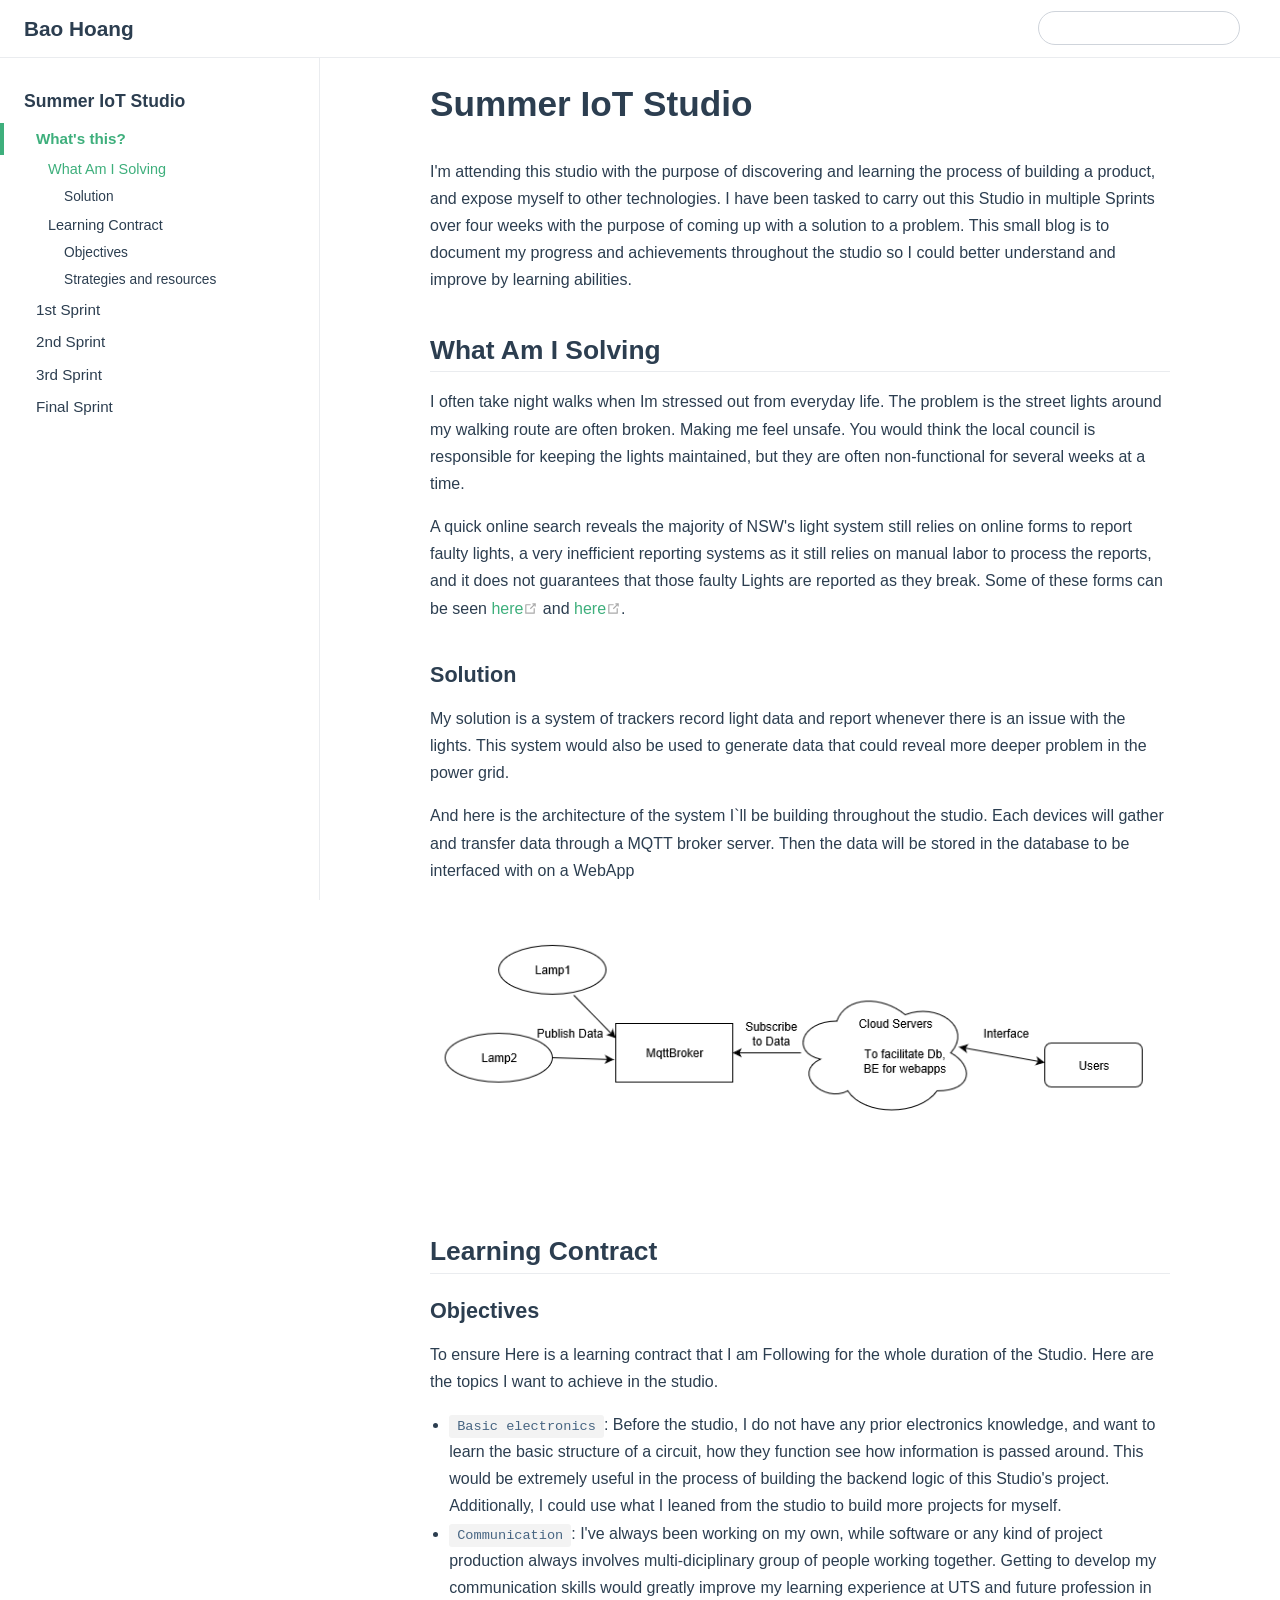
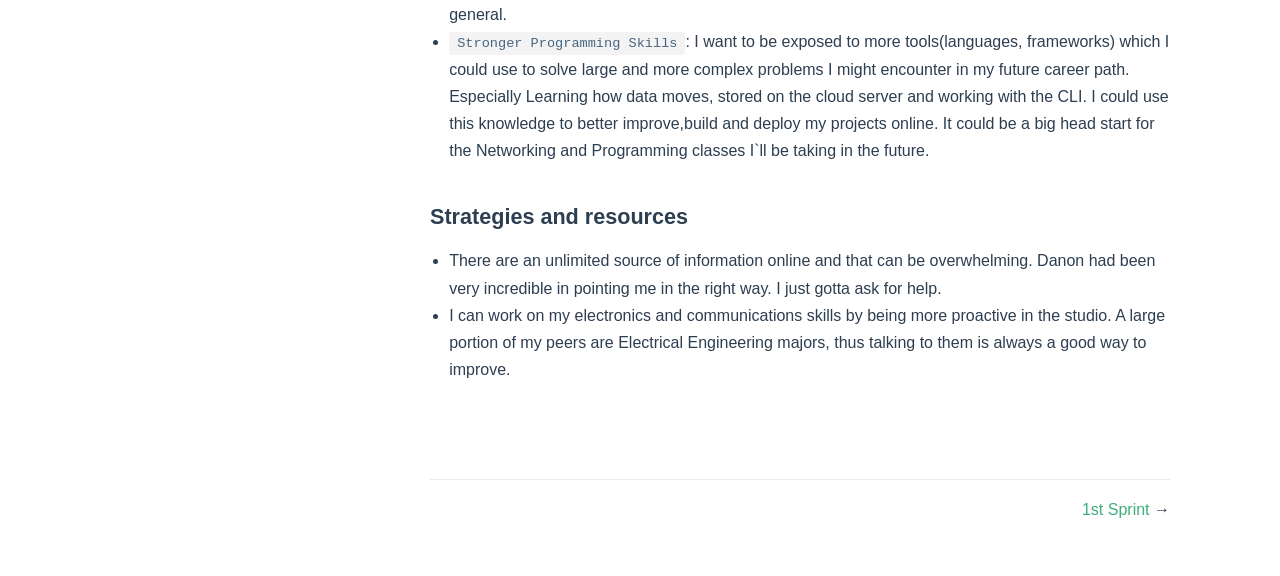
==== commit 79c15f8f: "fixing some links" ====
--- a/summer/index.html
+++ b/summer/index.html
@@ -8,8 +8,8 @@
     <meta name="generator" content="VuePress 1.3.1">
     
     
-    <link rel="preload" href="/assets/css/0.styles.cf6ef31c.css" as="style"><link rel="preload" href="/assets/js/app.e69c2046.js" as="script"><link rel="preload" href="/assets/js/2.c0ab005d.js" as="script"><link rel="preload" href="/assets/js/8.86baba6a.js" as="script"><link rel="prefetch" href="/assets/js/10.eaf2739e.js"><link rel="prefetch" href="/assets/js/11.e7858920.js"><link rel="prefetch" href="/assets/js/3.dd8cae05.js"><link rel="prefetch" href="/assets/js/4.06308a15.js"><link rel="prefetch" href="/assets/js/5.cd0d9c04.js"><link rel="prefetch" href="/assets/js/6.773ffba7.js"><link rel="prefetch" href="/assets/js/7.c2026906.js"><link rel="prefetch" href="/assets/js/9.ba648f29.js">
-    <link rel="stylesheet" href="/assets/css/0.styles.cf6ef31c.css">
+    <link rel="preload" href="/assets/css/0.styles.b4740cec.css" as="style"><link rel="preload" href="/assets/js/app.bb4800e2.js" as="script"><link rel="preload" href="/assets/js/2.afad7853.js" as="script"><link rel="preload" href="/assets/js/8.91bfa9ac.js" as="script"><link rel="prefetch" href="/assets/js/10.8f1278d6.js"><link rel="prefetch" href="/assets/js/11.59fed7ea.js"><link rel="prefetch" href="/assets/js/3.0eda6790.js"><link rel="prefetch" href="/assets/js/4.310bafcb.js"><link rel="prefetch" href="/assets/js/5.5e611a6b.js"><link rel="prefetch" href="/assets/js/6.09b78c89.js"><link rel="prefetch" href="/assets/js/7.bec44c57.js"><link rel="prefetch" href="/assets/js/9.c18a08fe.js">
+    <link rel="stylesheet" href="/assets/css/0.styles.b4740cec.css">
   </head>
   <body>
     <div id="app" data-server-rendered="true"><div class="theme-container"><header class="navbar"><div class="sidebar-button"><svg xmlns="http://www.w3.org/2000/svg" aria-hidden="true" role="img" viewBox="0 0 448 512" class="icon"><path fill="currentColor" d="M436 124H12c-6.627 0-12-5.373-12-12V80c0-6.627 5.373-12 12-12h424c6.627 0 12 5.373 12 12v32c0 6.627-5.373 12-12 12zm0 160H12c-6.627 0-12-5.373-12-12v-32c0-6.627 5.373-12 12-12h424c6.627 0 12 5.373 12 12v32c0 6.627-5.373 12-12 12zm0 160H12c-6.627 0-12-5.373-12-12v-32c0-6.627 5.373-12 12-12h424c6.627 0 12 5.373 12 12v32c0 6.627-5.373 12-12 12z"></path></svg></div> <a href="/" class="home-link router-link-active"><!----> <span class="site-name">Bao Hoang</span></a> <div class="links"><div class="search-box"><input aria-label="Search" autocomplete="off" spellcheck="false" value=""> <!----></div> <!----></div></header> <div class="sidebar-mask"></div> <aside class="sidebar"><!---->  <ul class="sidebar-links"><li><section class="sidebar-group depth-0"><p class="sidebar-heading open"><span>Summer IoT Studio</span> <!----></p> <ul class="sidebar-links sidebar-group-items"><li><a href="/summer/" class="active sidebar-link">What's this?</a><ul class="sidebar-sub-headers"><li class="sidebar-sub-header"><a href="/summer/#what-am-i-solving" class="sidebar-link">What Am I Solving</a><ul class="sidebar-sub-headers"><li class="sidebar-sub-header"><a href="/summer/#solution" class="sidebar-link">Solution</a></li></ul></li><li class="sidebar-sub-header"><a href="/summer/#learning-contract" class="sidebar-link">Learning Contract</a><ul class="sidebar-sub-headers"><li class="sidebar-sub-header"><a href="/summer/#objectives" class="sidebar-link">Objectives</a></li><li class="sidebar-sub-header"><a href="/summer/#strategies-and-resources" class="sidebar-link">Strategies and resources</a></li></ul></li></ul></li><li><a href="/summer/sprint1.html" class="sidebar-link">1st Sprint</a></li><li><a href="/summer/sprint2.html" class="sidebar-link">2nd Sprint</a></li><li><a href="/summer/sprint3.html" class="sidebar-link">3rd Sprint</a></li><li><a href="/summer/sprint4.html" class="sidebar-link">Final Sprint</a></li></ul></section></li></ul> </aside> <main class="page"> <div class="theme-default-content content__default"><h1 id="summer-iot-studio"><a href="#summer-iot-studio" class="header-anchor">#</a> Summer IoT Studio</h1> <p>I'm attending this studio with the purpose of discovering and learning the process of building a product, and expose myself to other technologies.
@@ -28,6 +28,6 @@
       </a>
       →
     </span></p></div> </main></div><div class="global-ui"></div></div>
-    <script src="/assets/js/app.e69c2046.js" defer></script><script src="/assets/js/2.c0ab005d.js" defer></script><script src="/assets/js/8.86baba6a.js" defer></script>
+    <script src="/assets/js/app.bb4800e2.js" defer></script><script src="/assets/js/2.afad7853.js" defer></script><script src="/assets/js/8.91bfa9ac.js" defer></script>
   </body>
 </html>
--- a/assets/css/0.styles.b4740cec.css
+++ b/assets/css/0.styles.b4740cec.css
@@ -0,0 +1 @@
+html{scroll-behavior:smooth}#nprogress{pointer-events:none}#nprogress .bar{background:#3eaf7c;position:fixed;z-index:1031;top:0;left:0;width:100%;height:2px}#nprogress .peg{display:block;position:absolute;right:0;width:100px;height:100%;box-shadow:0 0 10px #3eaf7c,0 0 5px #3eaf7c;opacity:1;transform:rotate(3deg) translateY(-4px)}#nprogress .spinner{display:block;position:fixed;z-index:1031;top:15px;right:15px}#nprogress .spinner-icon{width:18px;height:18px;box-sizing:border-box;border-color:#3eaf7c transparent transparent #3eaf7c;border-style:solid;border-width:2px;border-radius:50%;-webkit-animation:nprogress-spinner .4s linear infinite;animation:nprogress-spinner .4s linear infinite}.nprogress-custom-parent{overflow:hidden;position:relative}.nprogress-custom-parent #nprogress .bar,.nprogress-custom-parent #nprogress .spinner{position:absolute}@-webkit-keyframes nprogress-spinner{0%{transform:rotate(0deg)}to{transform:rotate(1turn)}}@keyframes nprogress-spinner{0%{transform:rotate(0deg)}to{transform:rotate(1turn)}}.icon.outbound{color:#aaa;display:inline-block;vertical-align:middle;position:relative;top:-1px}.home{padding:3.6rem 2rem 0;max-width:960px;margin:0 auto;display:block}.home .hero{text-align:center}.home .hero img{max-width:100%;max-height:280px;display:block;margin:3rem auto 1.5rem}.home .hero h1{font-size:3rem}.home .hero .action,.home .hero .description,.home .hero h1{margin:1.8rem auto}.home .hero .description{max-width:35rem;font-size:1.6rem;line-height:1.3;color:#6a8bad}.home .hero .action-button{display:inline-block;font-size:1.2rem;color:#fff;background-color:#3eaf7c;padding:.8rem 1.6rem;border-radius:4px;transition:background-color .1s ease;box-sizing:border-box;border-bottom:1px solid #389d70}.home .hero .action-button:hover{background-color:#4abf8a}.home .features{border-top:1px solid #eaecef;padding:1.2rem 0;margin-top:2.5rem;display:flex;flex-wrap:wrap;align-items:flex-start;align-content:stretch;justify-content:space-between}.home .feature{flex-grow:1;flex-basis:30%;max-width:30%}.home .feature h2{font-size:1.4rem;font-weight:500;border-bottom:none;padding-bottom:0;color:#3a5169}.home .feature p{color:#4e6e8e}.home .footer{padding:2.5rem;border-top:1px solid #eaecef;text-align:center;color:#4e6e8e}@media (max-width:719px){.home .features{flex-direction:column}.home .feature{max-width:100%;padding:0 2.5rem}}@media (max-width:419px){.home{padding-left:1.5rem;padding-right:1.5rem}.home .hero img{max-height:210px;margin:2rem auto 1.2rem}.home .hero h1{font-size:2rem}.home .hero .action,.home .hero .description,.home .hero h1{margin:1.2rem auto}.home .hero .description{font-size:1.2rem}.home .hero .action-button{font-size:1rem;padding:.6rem 1.2rem}.home .feature h2{font-size:1.25rem}}.search-box{display:inline-block;position:relative;margin-right:1rem}.search-box input{cursor:text;width:10rem;height:2rem;color:#4e6e8e;display:inline-block;border:1px solid #cfd4db;border-radius:2rem;font-size:.9rem;line-height:2rem;padding:0 .5rem 0 2rem;outline:none;transition:all .2s ease;background:#fff url(/assets/img/search.83621669.svg) .6rem .5rem no-repeat;background-size:1rem}.search-box input:focus{cursor:auto;border-color:#3eaf7c}.search-box .suggestions{background:#fff;width:20rem;position:absolute;top:1.5rem;border:1px solid #cfd4db;border-radius:6px;padding:.4rem;list-style-type:none}.search-box .suggestions.align-right{right:0}.search-box .suggestion{line-height:1.4;padding:.4rem .6rem;border-radius:4px;cursor:pointer}.search-box .suggestion a{white-space:normal;color:#5d82a6}.search-box .suggestion a .page-title{font-weight:600}.search-box .suggestion a .header{font-size:.9em;margin-left:.25em}.search-box .suggestion.focused{background-color:#f3f4f5}.search-box .suggestion.focused a{color:#3eaf7c}@media (max-width:959px){.search-box input{cursor:pointer;width:0;border-color:transparent;position:relative}.search-box input:focus{cursor:text;left:0;width:10rem}}@media (-ms-high-contrast:none){.search-box input{height:2rem}}@media (max-width:959px) and (min-width:719px){.search-box .suggestions{left:0}}@media (max-width:719px){.search-box{margin-right:0}.search-box input{left:1rem}.search-box .suggestions{right:0}}@media (max-width:419px){.search-box .suggestions{width:calc(100vw - 4rem)}.search-box input:focus{width:8rem}}.sidebar-button{cursor:pointer;display:none;width:1.25rem;height:1.25rem;position:absolute;padding:.6rem;top:.6rem;left:1rem}.sidebar-button .icon{display:block;width:1.25rem;height:1.25rem}@media (max-width:719px){.sidebar-button{display:block}}.dropdown-enter,.dropdown-leave-to{height:0!important}.dropdown-wrapper{cursor:pointer}.dropdown-wrapper .dropdown-title{display:block;font-size:.9rem;font-family:inherit;cursor:inherit;padding:inherit;line-height:1.4rem;background:transparent;border:none;font-weight:500;color:#2c3e50}.dropdown-wrapper .dropdown-title:hover{border-color:transparent}.dropdown-wrapper .dropdown-title .arrow{vertical-align:middle;margin-top:-1px;margin-left:.4rem}.dropdown-wrapper .nav-dropdown .dropdown-item{color:inherit;line-height:1.7rem}.dropdown-wrapper .nav-dropdown .dropdown-item h4{margin:.45rem 0 0;border-top:1px solid #eee;padding:.45rem 1.5rem 0 1.25rem}.dropdown-wrapper .nav-dropdown .dropdown-item .dropdown-subitem-wrapper{padding:0;list-style:none}.dropdown-wrapper .nav-dropdown .dropdown-item .dropdown-subitem-wrapper .dropdown-subitem{font-size:.9em}.dropdown-wrapper .nav-dropdown .dropdown-item a{display:block;line-height:1.7rem;position:relative;border-bottom:none;font-weight:400;margin-bottom:0;padding:0 1.5rem 0 1.25rem}.dropdown-wrapper .nav-dropdown .dropdown-item a.router-link-active,.dropdown-wrapper .nav-dropdown .dropdown-item a:hover{color:#3eaf7c}.dropdown-wrapper .nav-dropdown .dropdown-item a.router-link-active:after{content:"";width:0;height:0;border-left:5px solid #3eaf7c;border-top:3px solid transparent;border-bottom:3px solid transparent;position:absolute;top:calc(50% - 2px);left:9px}.dropdown-wrapper .nav-dropdown .dropdown-item:first-child h4{margin-top:0;padding-top:0;border-top:0}@media (max-width:719px){.dropdown-wrapper.open .dropdown-title{margin-bottom:.5rem}.dropdown-wrapper .dropdown-title{font-weight:600;font-size:inherit}.dropdown-wrapper .dropdown-title:hover{color:#3eaf7c}.dropdown-wrapper .nav-dropdown{transition:height .1s ease-out;overflow:hidden}.dropdown-wrapper .nav-dropdown .dropdown-item h4{border-top:0;margin-top:0;padding-top:0}.dropdown-wrapper .nav-dropdown .dropdown-item>a,.dropdown-wrapper .nav-dropdown .dropdown-item h4{font-size:15px;line-height:2rem}.dropdown-wrapper .nav-dropdown .dropdown-item .dropdown-subitem{font-size:14px;padding-left:1rem}}@media (min-width:719px){.dropdown-wrapper{height:1.8rem}.dropdown-wrapper.open .nav-dropdown,.dropdown-wrapper:hover .nav-dropdown{display:block!important}.dropdown-wrapper.open:blur{display:none}.dropdown-wrapper .dropdown-title .arrow{border-left:4px solid transparent;border-right:4px solid transparent;border-top:6px solid #ccc;border-bottom:0}.dropdown-wrapper .nav-dropdown{display:none;height:auto!important;box-sizing:border-box;max-height:calc(100vh - 2.7rem);overflow-y:auto;position:absolute;top:100%;right:0;background-color:#fff;padding:.6rem 0;border:1px solid;border-color:#ddd #ddd #ccc;text-align:left;border-radius:.25rem;white-space:nowrap;margin:0}}.nav-links{display:inline-block}.nav-links a{line-height:1.4rem;color:inherit}.nav-links a.router-link-active,.nav-links a:hover{color:#3eaf7c}.nav-links .nav-item{position:relative;display:inline-block;margin-left:1.5rem;line-height:2rem}.nav-links .nav-item:first-child{margin-left:0}.nav-links .repo-link{margin-left:1.5rem}@media (max-width:719px){.nav-links .nav-item,.nav-links .repo-link{margin-left:0}}@media (min-width:719px){.nav-links a.router-link-active,.nav-links a:hover{color:#2c3e50}.nav-item>a:not(.external).router-link-active,.nav-item>a:not(.external):hover{margin-bottom:-2px;border-bottom:2px solid #46bd87}}.navbar{padding:.7rem 1.5rem;line-height:2.2rem}.navbar a,.navbar img,.navbar span{display:inline-block}.navbar .logo{height:2.2rem;min-width:2.2rem;margin-right:.8rem;vertical-align:top}.navbar .site-name{font-size:1.3rem;font-weight:600;color:#2c3e50;position:relative}.navbar .links{padding-left:1.5rem;box-sizing:border-box;background-color:#fff;white-space:nowrap;font-size:.9rem;position:absolute;right:1.5rem;top:.7rem;display:flex}.navbar .links .search-box{flex:0 0 auto;vertical-align:top}@media (max-width:719px){.navbar{padding-left:4rem}.navbar .can-hide{display:none}.navbar .links{padding-left:1.5rem}.navbar .site-name{width:calc(100vw - 9.4rem);overflow:hidden;white-space:nowrap;text-overflow:ellipsis}}.page-edit{max-width:740px;margin:0 auto;padding:2rem 2.5rem}@media (max-width:959px){.page-edit{padding:2rem}}@media (max-width:419px){.page-edit{padding:1.5rem}}.page-edit{padding-top:1rem;padding-bottom:1rem;overflow:auto}.page-edit .edit-link{display:inline-block}.page-edit .edit-link a{color:#4e6e8e;margin-right:.25rem}.page-edit .last-updated{float:right;font-size:.9em}.page-edit .last-updated .prefix{font-weight:500;color:#4e6e8e}.page-edit .last-updated .time{font-weight:400;color:#aaa}@media (max-width:719px){.page-edit .edit-link{margin-bottom:.5rem}.page-edit .last-updated{font-size:.8em;float:none;text-align:left}}.page-nav{max-width:740px;margin:0 auto;padding:2rem 2.5rem}@media (max-width:959px){.page-nav{padding:2rem}}@media (max-width:419px){.page-nav{padding:1.5rem}}.page-nav{padding-top:1rem;padding-bottom:0}.page-nav .inner{min-height:2rem;margin-top:0;border-top:1px solid #eaecef;padding-top:1rem;overflow:auto}.page-nav .next{float:right}.page{padding-bottom:2rem;display:block}.sidebar-group .sidebar-group{padding-left:.5em}.sidebar-group:not(.collapsable) .sidebar-heading:not(.clickable){cursor:auto;color:inherit}.sidebar-group.is-sub-group{padding-left:0}.sidebar-group.is-sub-group>.sidebar-heading{font-size:.95em;line-height:1.4;font-weight:400;padding-left:2rem}.sidebar-group.is-sub-group>.sidebar-heading:not(.clickable){opacity:.5}.sidebar-group.is-sub-group>.sidebar-group-items{padding-left:1rem}.sidebar-group.is-sub-group>.sidebar-group-items>li>.sidebar-link{font-size:.95em;border-left:none}.sidebar-group.depth-2>.sidebar-heading{border-left:none}.sidebar-heading{color:#2c3e50;transition:color .15s ease;cursor:pointer;font-size:1.1em;font-weight:700;padding:.35rem 1.5rem .35rem 1.25rem;width:100%;box-sizing:border-box;margin:0;border-left:.25rem solid transparent}.sidebar-heading.open,.sidebar-heading:hover{color:inherit}.sidebar-heading .arrow{position:relative;top:-.12em;left:.5em}.sidebar-heading.clickable.active{font-weight:600;color:#3eaf7c;border-left-color:#3eaf7c}.sidebar-heading.clickable:hover{color:#3eaf7c}.sidebar-group-items{transition:height .1s ease-out;font-size:.95em;overflow:hidden}.sidebar .sidebar-sub-headers{padding-left:1rem;font-size:.95em}a.sidebar-link{font-size:1em;font-weight:400;display:inline-block;color:#2c3e50;border-left:.25rem solid transparent;padding:.35rem 1rem .35rem 1.25rem;line-height:1.4;width:100%;box-sizing:border-box}a.sidebar-link:hover{color:#3eaf7c}a.sidebar-link.active{font-weight:600;color:#3eaf7c;border-left-color:#3eaf7c}.sidebar-group a.sidebar-link{padding-left:2rem}.sidebar-sub-headers a.sidebar-link{padding-top:.25rem;padding-bottom:.25rem;border-left:none}.sidebar-sub-headers a.sidebar-link.active{font-weight:500}.sidebar ul{padding:0;margin:0;list-style-type:none}.sidebar a{display:inline-block}.sidebar .nav-links{display:none;border-bottom:1px solid #eaecef;padding:.5rem 0 .75rem}.sidebar .nav-links a{font-weight:600}.sidebar .nav-links .nav-item,.sidebar .nav-links .repo-link{display:block;line-height:1.25rem;font-size:1.1em;padding:.5rem 0 .5rem 1.5rem}.sidebar>.sidebar-links{padding:1.5rem 0}.sidebar>.sidebar-links>li>a.sidebar-link{font-size:1.1em;line-height:1.7;font-weight:700}.sidebar>.sidebar-links>li:not(:first-child){margin-top:.75rem}@media (max-width:719px){.sidebar .nav-links{display:block}.sidebar .nav-links .dropdown-wrapper .nav-dropdown .dropdown-item a.router-link-active:after{top:calc(1rem - 2px)}.sidebar>.sidebar-links{padding:1rem 0}}code[class*=language-],pre[class*=language-]{color:#ccc;background:none;font-family:Consolas,Monaco,Andale Mono,Ubuntu Mono,monospace;font-size:1em;text-align:left;white-space:pre;word-spacing:normal;word-break:normal;word-wrap:normal;line-height:1.5;-moz-tab-size:4;-o-tab-size:4;tab-size:4;-webkit-hyphens:none;-ms-hyphens:none;hyphens:none}pre[class*=language-]{padding:1em;margin:.5em 0;overflow:auto}:not(pre)>code[class*=language-],pre[class*=language-]{background:#2d2d2d}:not(pre)>code[class*=language-]{padding:.1em;border-radius:.3em;white-space:normal}.token.block-comment,.token.cdata,.token.comment,.token.doctype,.token.prolog{color:#999}.token.punctuation{color:#ccc}.token.attr-name,.token.deleted,.token.namespace,.token.tag{color:#e2777a}.token.function-name{color:#6196cc}.token.boolean,.token.function,.token.number{color:#f08d49}.token.class-name,.token.constant,.token.property,.token.symbol{color:#f8c555}.token.atrule,.token.builtin,.token.important,.token.keyword,.token.selector{color:#cc99cd}.token.attr-value,.token.char,.token.regex,.token.string,.token.variable{color:#7ec699}.token.entity,.token.operator,.token.url{color:#67cdcc}.token.bold,.token.important{font-weight:700}.token.italic{font-style:italic}.token.entity{cursor:help}.token.inserted{color:green}.theme-default-content code{color:#476582;padding:.25rem .5rem;margin:0;font-size:.85em;background-color:rgba(27,31,35,.05);border-radius:3px}.theme-default-content code .token.deleted{color:#ec5975}.theme-default-content code .token.inserted{color:#3eaf7c}.theme-default-content pre,.theme-default-content pre[class*=language-]{line-height:1.4;padding:1.25rem 1.5rem;margin:.85rem 0;background-color:#282c34;border-radius:6px;overflow:auto}.theme-default-content pre[class*=language-] code,.theme-default-content pre code{color:#fff;padding:0;background-color:transparent;border-radius:0}div[class*=language-]{position:relative;background-color:#282c34;border-radius:6px}div[class*=language-] .highlight-lines{-webkit-user-select:none;-ms-user-select:none;user-select:none;padding-top:1.3rem;position:absolute;top:0;left:0;width:100%;line-height:1.4}div[class*=language-] .highlight-lines .highlighted{background-color:rgba(0,0,0,.66)}div[class*=language-] pre,div[class*=language-] pre[class*=language-]{background:transparent;position:relative;z-index:1}div[class*=language-]:before{position:absolute;z-index:3;top:.8em;right:1em;font-size:.75rem;color:hsla(0,0%,100%,.4)}div[class*=language-]:not(.line-numbers-mode) .line-numbers-wrapper{display:none}div[class*=language-].line-numbers-mode .highlight-lines .highlighted{position:relative}div[class*=language-].line-numbers-mode .highlight-lines .highlighted:before{content:" ";position:absolute;z-index:3;left:0;top:0;display:block;width:3.5rem;height:100%;background-color:rgba(0,0,0,.66)}div[class*=language-].line-numbers-mode pre{padding-left:4.5rem;vertical-align:middle}div[class*=language-].line-numbers-mode .line-numbers-wrapper{position:absolute;top:0;width:3.5rem;text-align:center;color:hsla(0,0%,100%,.3);padding:1.25rem 0;line-height:1.4}div[class*=language-].line-numbers-mode .line-numbers-wrapper br{-webkit-user-select:none;-ms-user-select:none;user-select:none}div[class*=language-].line-numbers-mode .line-numbers-wrapper .line-number{position:relative;z-index:4;-webkit-user-select:none;-ms-user-select:none;user-select:none;font-size:.85em}div[class*=language-].line-numbers-mode:after{content:"";position:absolute;z-index:2;top:0;left:0;width:3.5rem;height:100%;border-radius:6px 0 0 6px;border-right:1px solid rgba(0,0,0,.66);background-color:#282c34}div[class~=language-js]:before{content:"js"}div[class~=language-ts]:before{content:"ts"}div[class~=language-html]:before{content:"html"}div[class~=language-md]:before{content:"md"}div[class~=language-vue]:before{content:"vue"}div[class~=language-css]:before{content:"css"}div[class~=language-sass]:before{content:"sass"}div[class~=language-scss]:before{content:"scss"}div[class~=language-less]:before{content:"less"}div[class~=language-stylus]:before{content:"stylus"}div[class~=language-go]:before{content:"go"}div[class~=language-java]:before{content:"java"}div[class~=language-c]:before{content:"c"}div[class~=language-sh]:before{content:"sh"}div[class~=language-yaml]:before{content:"yaml"}div[class~=language-py]:before{content:"py"}div[class~=language-docker]:before{content:"docker"}div[class~=language-dockerfile]:before{content:"dockerfile"}div[class~=language-makefile]:before{content:"makefile"}div[class~=language-javascript]:before{content:"js"}div[class~=language-typescript]:before{content:"ts"}div[class~=language-markup]:before{content:"html"}div[class~=language-markdown]:before{content:"md"}div[class~=language-json]:before{content:"json"}div[class~=language-ruby]:before{content:"rb"}div[class~=language-python]:before{content:"py"}div[class~=language-bash]:before{content:"sh"}div[class~=language-php]:before{content:"php"}.custom-block .custom-block-title{font-weight:600;margin-bottom:-.4rem}.custom-block.danger,.custom-block.tip,.custom-block.warning{padding:.1rem 1.5rem;border-left-width:.5rem;border-left-style:solid;margin:1rem 0}.custom-block.tip{background-color:#f3f5f7;border-color:#42b983}.custom-block.warning{background-color:rgba(255,229,100,.3);border-color:#e7c000;color:#6b5900}.custom-block.warning .custom-block-title{color:#b29400}.custom-block.warning a{color:#2c3e50}.custom-block.danger{background-color:#ffe6e6;border-color:#c00;color:#4d0000}.custom-block.danger .custom-block-title{color:#900}.custom-block.danger a{color:#2c3e50}.custom-block.details{display:block;position:relative;border-radius:2px;margin:1.6em 0;padding:1.6em;background-color:#eee}.custom-block.details h4{margin-top:0}.custom-block.details figure:last-child,.custom-block.details p:last-child{margin-bottom:0;padding-bottom:0}.custom-block.details summary{outline:none;cursor:pointer}.arrow{display:inline-block;width:0;height:0}.arrow.up{border-bottom:6px solid #ccc}.arrow.down,.arrow.up{border-left:4px solid transparent;border-right:4px solid transparent}.arrow.down{border-top:6px solid #ccc}.arrow.right{border-left:6px solid #ccc}.arrow.left,.arrow.right{border-top:4px solid transparent;border-bottom:4px solid transparent}.arrow.left{border-right:6px solid #ccc}.theme-default-content:not(.custom){max-width:740px;margin:0 auto;padding:2rem 2.5rem}@media (max-width:959px){.theme-default-content:not(.custom){padding:2rem}}@media (max-width:419px){.theme-default-content:not(.custom){padding:1.5rem}}.table-of-contents .badge{vertical-align:middle}body,html{padding:0;margin:0;background-color:#fff}body{font-family:-apple-system,BlinkMacSystemFont,Segoe UI,Roboto,Oxygen,Ubuntu,Cantarell,Fira Sans,Droid Sans,Helvetica Neue,sans-serif;-webkit-font-smoothing:antialiased;-moz-osx-font-smoothing:grayscale;font-size:16px;color:#2c3e50}.page{padding-left:20rem}.navbar{z-index:20;right:0;height:3.6rem;background-color:#fff;box-sizing:border-box;border-bottom:1px solid #eaecef}.navbar,.sidebar-mask{position:fixed;top:0;left:0}.sidebar-mask{z-index:9;width:100vw;height:100vh;display:none}.sidebar{font-size:16px;background-color:#fff;width:20rem;position:fixed;z-index:10;margin:0;top:3.6rem;left:0;bottom:0;box-sizing:border-box;border-right:1px solid #eaecef;overflow-y:auto}.theme-default-content:not(.custom)>:first-child{margin-top:3.6rem}.theme-default-content:not(.custom) a:hover{text-decoration:underline}.theme-default-content:not(.custom) p.demo{padding:1rem 1.5rem;border:1px solid #ddd;border-radius:4px}.theme-default-content:not(.custom) img{max-width:100%}.theme-default-content.custom{padding:0;margin:0}.theme-default-content.custom img{max-width:100%}a{font-weight:500;text-decoration:none}a,p a code{color:#3eaf7c}p a code{font-weight:400}kbd{background:#eee;border:.15rem solid #ddd;border-bottom:.25rem solid #ddd;border-radius:.15rem;padding:0 .15em}blockquote{font-size:1rem;color:#999;border-left:.2rem solid #dfe2e5;margin:1rem 0;padding:.25rem 0 .25rem 1rem}blockquote>p{margin:0}ol,ul{padding-left:1.2em}strong{font-weight:600}h1,h2,h3,h4,h5,h6{font-weight:600;line-height:1.25}.theme-default-content:not(.custom)>h1,.theme-default-content:not(.custom)>h2,.theme-default-content:not(.custom)>h3,.theme-default-content:not(.custom)>h4,.theme-default-content:not(.custom)>h5,.theme-default-content:not(.custom)>h6{margin-top:-3.1rem;padding-top:4.6rem;margin-bottom:0}.theme-default-content:not(.custom)>h1:first-child,.theme-default-content:not(.custom)>h2:first-child,.theme-default-content:not(.custom)>h3:first-child,.theme-default-content:not(.custom)>h4:first-child,.theme-default-content:not(.custom)>h5:first-child,.theme-default-content:not(.custom)>h6:first-child{margin-top:-1.5rem;margin-bottom:1rem}.theme-default-content:not(.custom)>h1:first-child+.custom-block,.theme-default-content:not(.custom)>h1:first-child+p,.theme-default-content:not(.custom)>h1:first-child+pre,.theme-default-content:not(.custom)>h2:first-child+.custom-block,.theme-default-content:not(.custom)>h2:first-child+p,.theme-default-content:not(.custom)>h2:first-child+pre,.theme-default-content:not(.custom)>h3:first-child+.custom-block,.theme-default-content:not(.custom)>h3:first-child+p,.theme-default-content:not(.custom)>h3:first-child+pre,.theme-default-content:not(.custom)>h4:first-child+.custom-block,.theme-default-content:not(.custom)>h4:first-child+p,.theme-default-content:not(.custom)>h4:first-child+pre,.theme-default-content:not(.custom)>h5:first-child+.custom-block,.theme-default-content:not(.custom)>h5:first-child+p,.theme-default-content:not(.custom)>h5:first-child+pre,.theme-default-content:not(.custom)>h6:first-child+.custom-block,.theme-default-content:not(.custom)>h6:first-child+p,.theme-default-content:not(.custom)>h6:first-child+pre{margin-top:2rem}h1:hover .header-anchor,h2:hover .header-anchor,h3:hover .header-anchor,h4:hover .header-anchor,h5:hover .header-anchor,h6:hover .header-anchor{opacity:1}h1{font-size:2.2rem}h2{font-size:1.65rem;padding-bottom:.3rem;border-bottom:1px solid #eaecef}h3{font-size:1.35rem}a.header-anchor{font-size:.85em;float:left;margin-left:-.87em;padding-right:.23em;margin-top:.125em;opacity:0}a.header-anchor:hover{text-decoration:none}.line-number,code,kbd{font-family:source-code-pro,Menlo,Monaco,Consolas,Courier New,monospace}ol,p,ul{line-height:1.7}hr{border:0;border-top:1px solid #eaecef}table{border-collapse:collapse;margin:1rem 0;display:block;overflow-x:auto}tr{border-top:1px solid #dfe2e5}tr:nth-child(2n){background-color:#f6f8fa}td,th{border:1px solid #dfe2e5;padding:.6em 1em}.theme-container.sidebar-open .sidebar-mask{display:block}.theme-container.no-navbar .theme-default-content:not(.custom)>h1,.theme-container.no-navbar h2,.theme-container.no-navbar h3,.theme-container.no-navbar h4,.theme-container.no-navbar h5,.theme-container.no-navbar h6{margin-top:1.5rem;padding-top:0}.theme-container.no-navbar .sidebar{top:0}@media (min-width:720px){.theme-container.no-sidebar .sidebar{display:none}.theme-container.no-sidebar .page{padding-left:0}}@media (max-width:959px){.sidebar{font-size:15px;width:16.4rem}.page{padding-left:16.4rem}}@media (max-width:719px){.sidebar{top:0;padding-top:3.6rem;transform:translateX(-100%);transition:transform .2s ease}.page{padding-left:0}.theme-container.sidebar-open .sidebar{transform:translateX(0)}.theme-container.no-navbar .sidebar{padding-top:0}}@media (max-width:419px){h1{font-size:1.9rem}.theme-default-content div[class*=language-]{margin:.85rem -1.5rem;border-radius:0}}.badge[data-v-15b7b770]{display:inline-block;font-size:14px;height:18px;line-height:18px;border-radius:3px;padding:0 6px;color:#fff}.badge.green[data-v-15b7b770],.badge.tip[data-v-15b7b770],.badge[data-v-15b7b770]{background-color:#42b983}.badge.error[data-v-15b7b770]{background-color:#da5961}.badge.warn[data-v-15b7b770],.badge.warning[data-v-15b7b770],.badge.yellow[data-v-15b7b770]{background-color:#e7c000}.badge+.badge[data-v-15b7b770]{margin-left:5px}
--- a/assets/css/0.styles.b4740cec.css
+++ b/assets/css/0.styles.b4740cec.css
@@ -0,0 +1 @@
+html{scroll-behavior:smooth}#nprogress{pointer-events:none}#nprogress .bar{background:#3eaf7c;position:fixed;z-index:1031;top:0;left:0;width:100%;height:2px}#nprogress .peg{display:block;position:absolute;right:0;width:100px;height:100%;box-shadow:0 0 10px #3eaf7c,0 0 5px #3eaf7c;opacity:1;transform:rotate(3deg) translateY(-4px)}#nprogress .spinner{display:block;position:fixed;z-index:1031;top:15px;right:15px}#nprogress .spinner-icon{width:18px;height:18px;box-sizing:border-box;border-color:#3eaf7c transparent transparent #3eaf7c;border-style:solid;border-width:2px;border-radius:50%;-webkit-animation:nprogress-spinner .4s linear infinite;animation:nprogress-spinner .4s linear infinite}.nprogress-custom-parent{overflow:hidden;position:relative}.nprogress-custom-parent #nprogress .bar,.nprogress-custom-parent #nprogress .spinner{position:absolute}@-webkit-keyframes nprogress-spinner{0%{transform:rotate(0deg)}to{transform:rotate(1turn)}}@keyframes nprogress-spinner{0%{transform:rotate(0deg)}to{transform:rotate(1turn)}}.icon.outbound{color:#aaa;display:inline-block;vertical-align:middle;position:relative;top:-1px}.home{padding:3.6rem 2rem 0;max-width:960px;margin:0 auto;display:block}.home .hero{text-align:center}.home .hero img{max-width:100%;max-height:280px;display:block;margin:3rem auto 1.5rem}.home .hero h1{font-size:3rem}.home .hero .action,.home .hero .description,.home .hero h1{margin:1.8rem auto}.home .hero .description{max-width:35rem;font-size:1.6rem;line-height:1.3;color:#6a8bad}.home .hero .action-button{display:inline-block;font-size:1.2rem;color:#fff;background-color:#3eaf7c;padding:.8rem 1.6rem;border-radius:4px;transition:background-color .1s ease;box-sizing:border-box;border-bottom:1px solid #389d70}.home .hero .action-button:hover{background-color:#4abf8a}.home .features{border-top:1px solid #eaecef;padding:1.2rem 0;margin-top:2.5rem;display:flex;flex-wrap:wrap;align-items:flex-start;align-content:stretch;justify-content:space-between}.home .feature{flex-grow:1;flex-basis:30%;max-width:30%}.home .feature h2{font-size:1.4rem;font-weight:500;border-bottom:none;padding-bottom:0;color:#3a5169}.home .feature p{color:#4e6e8e}.home .footer{padding:2.5rem;border-top:1px solid #eaecef;text-align:center;color:#4e6e8e}@media (max-width:719px){.home .features{flex-direction:column}.home .feature{max-width:100%;padding:0 2.5rem}}@media (max-width:419px){.home{padding-left:1.5rem;padding-right:1.5rem}.home .hero img{max-height:210px;margin:2rem auto 1.2rem}.home .hero h1{font-size:2rem}.home .hero .action,.home .hero .description,.home .hero h1{margin:1.2rem auto}.home .hero .description{font-size:1.2rem}.home .hero .action-button{font-size:1rem;padding:.6rem 1.2rem}.home .feature h2{font-size:1.25rem}}.search-box{display:inline-block;position:relative;margin-right:1rem}.search-box input{cursor:text;width:10rem;height:2rem;color:#4e6e8e;display:inline-block;border:1px solid #cfd4db;border-radius:2rem;font-size:.9rem;line-height:2rem;padding:0 .5rem 0 2rem;outline:none;transition:all .2s ease;background:#fff url(/assets/img/search.83621669.svg) .6rem .5rem no-repeat;background-size:1rem}.search-box input:focus{cursor:auto;border-color:#3eaf7c}.search-box .suggestions{background:#fff;width:20rem;position:absolute;top:1.5rem;border:1px solid #cfd4db;border-radius:6px;padding:.4rem;list-style-type:none}.search-box .suggestions.align-right{right:0}.search-box .suggestion{line-height:1.4;padding:.4rem .6rem;border-radius:4px;cursor:pointer}.search-box .suggestion a{white-space:normal;color:#5d82a6}.search-box .suggestion a .page-title{font-weight:600}.search-box .suggestion a .header{font-size:.9em;margin-left:.25em}.search-box .suggestion.focused{background-color:#f3f4f5}.search-box .suggestion.focused a{color:#3eaf7c}@media (max-width:959px){.search-box input{cursor:pointer;width:0;border-color:transparent;position:relative}.search-box input:focus{cursor:text;left:0;width:10rem}}@media (-ms-high-contrast:none){.search-box input{height:2rem}}@media (max-width:959px) and (min-width:719px){.search-box .suggestions{left:0}}@media (max-width:719px){.search-box{margin-right:0}.search-box input{left:1rem}.search-box .suggestions{right:0}}@media (max-width:419px){.search-box .suggestions{width:calc(100vw - 4rem)}.search-box input:focus{width:8rem}}.sidebar-button{cursor:pointer;display:none;width:1.25rem;height:1.25rem;position:absolute;padding:.6rem;top:.6rem;left:1rem}.sidebar-button .icon{display:block;width:1.25rem;height:1.25rem}@media (max-width:719px){.sidebar-button{display:block}}.dropdown-enter,.dropdown-leave-to{height:0!important}.dropdown-wrapper{cursor:pointer}.dropdown-wrapper .dropdown-title{display:block;font-size:.9rem;font-family:inherit;cursor:inherit;padding:inherit;line-height:1.4rem;background:transparent;border:none;font-weight:500;color:#2c3e50}.dropdown-wrapper .dropdown-title:hover{border-color:transparent}.dropdown-wrapper .dropdown-title .arrow{vertical-align:middle;margin-top:-1px;margin-left:.4rem}.dropdown-wrapper .nav-dropdown .dropdown-item{color:inherit;line-height:1.7rem}.dropdown-wrapper .nav-dropdown .dropdown-item h4{margin:.45rem 0 0;border-top:1px solid #eee;padding:.45rem 1.5rem 0 1.25rem}.dropdown-wrapper .nav-dropdown .dropdown-item .dropdown-subitem-wrapper{padding:0;list-style:none}.dropdown-wrapper .nav-dropdown .dropdown-item .dropdown-subitem-wrapper .dropdown-subitem{font-size:.9em}.dropdown-wrapper .nav-dropdown .dropdown-item a{display:block;line-height:1.7rem;position:relative;border-bottom:none;font-weight:400;margin-bottom:0;padding:0 1.5rem 0 1.25rem}.dropdown-wrapper .nav-dropdown .dropdown-item a.router-link-active,.dropdown-wrapper .nav-dropdown .dropdown-item a:hover{color:#3eaf7c}.dropdown-wrapper .nav-dropdown .dropdown-item a.router-link-active:after{content:"";width:0;height:0;border-left:5px solid #3eaf7c;border-top:3px solid transparent;border-bottom:3px solid transparent;position:absolute;top:calc(50% - 2px);left:9px}.dropdown-wrapper .nav-dropdown .dropdown-item:first-child h4{margin-top:0;padding-top:0;border-top:0}@media (max-width:719px){.dropdown-wrapper.open .dropdown-title{margin-bottom:.5rem}.dropdown-wrapper .dropdown-title{font-weight:600;font-size:inherit}.dropdown-wrapper .dropdown-title:hover{color:#3eaf7c}.dropdown-wrapper .nav-dropdown{transition:height .1s ease-out;overflow:hidden}.dropdown-wrapper .nav-dropdown .dropdown-item h4{border-top:0;margin-top:0;padding-top:0}.dropdown-wrapper .nav-dropdown .dropdown-item>a,.dropdown-wrapper .nav-dropdown .dropdown-item h4{font-size:15px;line-height:2rem}.dropdown-wrapper .nav-dropdown .dropdown-item .dropdown-subitem{font-size:14px;padding-left:1rem}}@media (min-width:719px){.dropdown-wrapper{height:1.8rem}.dropdown-wrapper.open .nav-dropdown,.dropdown-wrapper:hover .nav-dropdown{display:block!important}.dropdown-wrapper.open:blur{display:none}.dropdown-wrapper .dropdown-title .arrow{border-left:4px solid transparent;border-right:4px solid transparent;border-top:6px solid #ccc;border-bottom:0}.dropdown-wrapper .nav-dropdown{display:none;height:auto!important;box-sizing:border-box;max-height:calc(100vh - 2.7rem);overflow-y:auto;position:absolute;top:100%;right:0;background-color:#fff;padding:.6rem 0;border:1px solid;border-color:#ddd #ddd #ccc;text-align:left;border-radius:.25rem;white-space:nowrap;margin:0}}.nav-links{display:inline-block}.nav-links a{line-height:1.4rem;color:inherit}.nav-links a.router-link-active,.nav-links a:hover{color:#3eaf7c}.nav-links .nav-item{position:relative;display:inline-block;margin-left:1.5rem;line-height:2rem}.nav-links .nav-item:first-child{margin-left:0}.nav-links .repo-link{margin-left:1.5rem}@media (max-width:719px){.nav-links .nav-item,.nav-links .repo-link{margin-left:0}}@media (min-width:719px){.nav-links a.router-link-active,.nav-links a:hover{color:#2c3e50}.nav-item>a:not(.external).router-link-active,.nav-item>a:not(.external):hover{margin-bottom:-2px;border-bottom:2px solid #46bd87}}.navbar{padding:.7rem 1.5rem;line-height:2.2rem}.navbar a,.navbar img,.navbar span{display:inline-block}.navbar .logo{height:2.2rem;min-width:2.2rem;margin-right:.8rem;vertical-align:top}.navbar .site-name{font-size:1.3rem;font-weight:600;color:#2c3e50;position:relative}.navbar .links{padding-left:1.5rem;box-sizing:border-box;background-color:#fff;white-space:nowrap;font-size:.9rem;position:absolute;right:1.5rem;top:.7rem;display:flex}.navbar .links .search-box{flex:0 0 auto;vertical-align:top}@media (max-width:719px){.navbar{padding-left:4rem}.navbar .can-hide{display:none}.navbar .links{padding-left:1.5rem}.navbar .site-name{width:calc(100vw - 9.4rem);overflow:hidden;white-space:nowrap;text-overflow:ellipsis}}.page-edit{max-width:740px;margin:0 auto;padding:2rem 2.5rem}@media (max-width:959px){.page-edit{padding:2rem}}@media (max-width:419px){.page-edit{padding:1.5rem}}.page-edit{padding-top:1rem;padding-bottom:1rem;overflow:auto}.page-edit .edit-link{display:inline-block}.page-edit .edit-link a{color:#4e6e8e;margin-right:.25rem}.page-edit .last-updated{float:right;font-size:.9em}.page-edit .last-updated .prefix{font-weight:500;color:#4e6e8e}.page-edit .last-updated .time{font-weight:400;color:#aaa}@media (max-width:719px){.page-edit .edit-link{margin-bottom:.5rem}.page-edit .last-updated{font-size:.8em;float:none;text-align:left}}.page-nav{max-width:740px;margin:0 auto;padding:2rem 2.5rem}@media (max-width:959px){.page-nav{padding:2rem}}@media (max-width:419px){.page-nav{padding:1.5rem}}.page-nav{padding-top:1rem;padding-bottom:0}.page-nav .inner{min-height:2rem;margin-top:0;border-top:1px solid #eaecef;padding-top:1rem;overflow:auto}.page-nav .next{float:right}.page{padding-bottom:2rem;display:block}.sidebar-group .sidebar-group{padding-left:.5em}.sidebar-group:not(.collapsable) .sidebar-heading:not(.clickable){cursor:auto;color:inherit}.sidebar-group.is-sub-group{padding-left:0}.sidebar-group.is-sub-group>.sidebar-heading{font-size:.95em;line-height:1.4;font-weight:400;padding-left:2rem}.sidebar-group.is-sub-group>.sidebar-heading:not(.clickable){opacity:.5}.sidebar-group.is-sub-group>.sidebar-group-items{padding-left:1rem}.sidebar-group.is-sub-group>.sidebar-group-items>li>.sidebar-link{font-size:.95em;border-left:none}.sidebar-group.depth-2>.sidebar-heading{border-left:none}.sidebar-heading{color:#2c3e50;transition:color .15s ease;cursor:pointer;font-size:1.1em;font-weight:700;padding:.35rem 1.5rem .35rem 1.25rem;width:100%;box-sizing:border-box;margin:0;border-left:.25rem solid transparent}.sidebar-heading.open,.sidebar-heading:hover{color:inherit}.sidebar-heading .arrow{position:relative;top:-.12em;left:.5em}.sidebar-heading.clickable.active{font-weight:600;color:#3eaf7c;border-left-color:#3eaf7c}.sidebar-heading.clickable:hover{color:#3eaf7c}.sidebar-group-items{transition:height .1s ease-out;font-size:.95em;overflow:hidden}.sidebar .sidebar-sub-headers{padding-left:1rem;font-size:.95em}a.sidebar-link{font-size:1em;font-weight:400;display:inline-block;color:#2c3e50;border-left:.25rem solid transparent;padding:.35rem 1rem .35rem 1.25rem;line-height:1.4;width:100%;box-sizing:border-box}a.sidebar-link:hover{color:#3eaf7c}a.sidebar-link.active{font-weight:600;color:#3eaf7c;border-left-color:#3eaf7c}.sidebar-group a.sidebar-link{padding-left:2rem}.sidebar-sub-headers a.sidebar-link{padding-top:.25rem;padding-bottom:.25rem;border-left:none}.sidebar-sub-headers a.sidebar-link.active{font-weight:500}.sidebar ul{padding:0;margin:0;list-style-type:none}.sidebar a{display:inline-block}.sidebar .nav-links{display:none;border-bottom:1px solid #eaecef;padding:.5rem 0 .75rem}.sidebar .nav-links a{font-weight:600}.sidebar .nav-links .nav-item,.sidebar .nav-links .repo-link{display:block;line-height:1.25rem;font-size:1.1em;padding:.5rem 0 .5rem 1.5rem}.sidebar>.sidebar-links{padding:1.5rem 0}.sidebar>.sidebar-links>li>a.sidebar-link{font-size:1.1em;line-height:1.7;font-weight:700}.sidebar>.sidebar-links>li:not(:first-child){margin-top:.75rem}@media (max-width:719px){.sidebar .nav-links{display:block}.sidebar .nav-links .dropdown-wrapper .nav-dropdown .dropdown-item a.router-link-active:after{top:calc(1rem - 2px)}.sidebar>.sidebar-links{padding:1rem 0}}code[class*=language-],pre[class*=language-]{color:#ccc;background:none;font-family:Consolas,Monaco,Andale Mono,Ubuntu Mono,monospace;font-size:1em;text-align:left;white-space:pre;word-spacing:normal;word-break:normal;word-wrap:normal;line-height:1.5;-moz-tab-size:4;-o-tab-size:4;tab-size:4;-webkit-hyphens:none;-ms-hyphens:none;hyphens:none}pre[class*=language-]{padding:1em;margin:.5em 0;overflow:auto}:not(pre)>code[class*=language-],pre[class*=language-]{background:#2d2d2d}:not(pre)>code[class*=language-]{padding:.1em;border-radius:.3em;white-space:normal}.token.block-comment,.token.cdata,.token.comment,.token.doctype,.token.prolog{color:#999}.token.punctuation{color:#ccc}.token.attr-name,.token.deleted,.token.namespace,.token.tag{color:#e2777a}.token.function-name{color:#6196cc}.token.boolean,.token.function,.token.number{color:#f08d49}.token.class-name,.token.constant,.token.property,.token.symbol{color:#f8c555}.token.atrule,.token.builtin,.token.important,.token.keyword,.token.selector{color:#cc99cd}.token.attr-value,.token.char,.token.regex,.token.string,.token.variable{color:#7ec699}.token.entity,.token.operator,.token.url{color:#67cdcc}.token.bold,.token.important{font-weight:700}.token.italic{font-style:italic}.token.entity{cursor:help}.token.inserted{color:green}.theme-default-content code{color:#476582;padding:.25rem .5rem;margin:0;font-size:.85em;background-color:rgba(27,31,35,.05);border-radius:3px}.theme-default-content code .token.deleted{color:#ec5975}.theme-default-content code .token.inserted{color:#3eaf7c}.theme-default-content pre,.theme-default-content pre[class*=language-]{line-height:1.4;padding:1.25rem 1.5rem;margin:.85rem 0;background-color:#282c34;border-radius:6px;overflow:auto}.theme-default-content pre[class*=language-] code,.theme-default-content pre code{color:#fff;padding:0;background-color:transparent;border-radius:0}div[class*=language-]{position:relative;background-color:#282c34;border-radius:6px}div[class*=language-] .highlight-lines{-webkit-user-select:none;-ms-user-select:none;user-select:none;padding-top:1.3rem;position:absolute;top:0;left:0;width:100%;line-height:1.4}div[class*=language-] .highlight-lines .highlighted{background-color:rgba(0,0,0,.66)}div[class*=language-] pre,div[class*=language-] pre[class*=language-]{background:transparent;position:relative;z-index:1}div[class*=language-]:before{position:absolute;z-index:3;top:.8em;right:1em;font-size:.75rem;color:hsla(0,0%,100%,.4)}div[class*=language-]:not(.line-numbers-mode) .line-numbers-wrapper{display:none}div[class*=language-].line-numbers-mode .highlight-lines .highlighted{position:relative}div[class*=language-].line-numbers-mode .highlight-lines .highlighted:before{content:" ";position:absolute;z-index:3;left:0;top:0;display:block;width:3.5rem;height:100%;background-color:rgba(0,0,0,.66)}div[class*=language-].line-numbers-mode pre{padding-left:4.5rem;vertical-align:middle}div[class*=language-].line-numbers-mode .line-numbers-wrapper{position:absolute;top:0;width:3.5rem;text-align:center;color:hsla(0,0%,100%,.3);padding:1.25rem 0;line-height:1.4}div[class*=language-].line-numbers-mode .line-numbers-wrapper br{-webkit-user-select:none;-ms-user-select:none;user-select:none}div[class*=language-].line-numbers-mode .line-numbers-wrapper .line-number{position:relative;z-index:4;-webkit-user-select:none;-ms-user-select:none;user-select:none;font-size:.85em}div[class*=language-].line-numbers-mode:after{content:"";position:absolute;z-index:2;top:0;left:0;width:3.5rem;height:100%;border-radius:6px 0 0 6px;border-right:1px solid rgba(0,0,0,.66);background-color:#282c34}div[class~=language-js]:before{content:"js"}div[class~=language-ts]:before{content:"ts"}div[class~=language-html]:before{content:"html"}div[class~=language-md]:before{content:"md"}div[class~=language-vue]:before{content:"vue"}div[class~=language-css]:before{content:"css"}div[class~=language-sass]:before{content:"sass"}div[class~=language-scss]:before{content:"scss"}div[class~=language-less]:before{content:"less"}div[class~=language-stylus]:before{content:"stylus"}div[class~=language-go]:before{content:"go"}div[class~=language-java]:before{content:"java"}div[class~=language-c]:before{content:"c"}div[class~=language-sh]:before{content:"sh"}div[class~=language-yaml]:before{content:"yaml"}div[class~=language-py]:before{content:"py"}div[class~=language-docker]:before{content:"docker"}div[class~=language-dockerfile]:before{content:"dockerfile"}div[class~=language-makefile]:before{content:"makefile"}div[class~=language-javascript]:before{content:"js"}div[class~=language-typescript]:before{content:"ts"}div[class~=language-markup]:before{content:"html"}div[class~=language-markdown]:before{content:"md"}div[class~=language-json]:before{content:"json"}div[class~=language-ruby]:before{content:"rb"}div[class~=language-python]:before{content:"py"}div[class~=language-bash]:before{content:"sh"}div[class~=language-php]:before{content:"php"}.custom-block .custom-block-title{font-weight:600;margin-bottom:-.4rem}.custom-block.danger,.custom-block.tip,.custom-block.warning{padding:.1rem 1.5rem;border-left-width:.5rem;border-left-style:solid;margin:1rem 0}.custom-block.tip{background-color:#f3f5f7;border-color:#42b983}.custom-block.warning{background-color:rgba(255,229,100,.3);border-color:#e7c000;color:#6b5900}.custom-block.warning .custom-block-title{color:#b29400}.custom-block.warning a{color:#2c3e50}.custom-block.danger{background-color:#ffe6e6;border-color:#c00;color:#4d0000}.custom-block.danger .custom-block-title{color:#900}.custom-block.danger a{color:#2c3e50}.custom-block.details{display:block;position:relative;border-radius:2px;margin:1.6em 0;padding:1.6em;background-color:#eee}.custom-block.details h4{margin-top:0}.custom-block.details figure:last-child,.custom-block.details p:last-child{margin-bottom:0;padding-bottom:0}.custom-block.details summary{outline:none;cursor:pointer}.arrow{display:inline-block;width:0;height:0}.arrow.up{border-bottom:6px solid #ccc}.arrow.down,.arrow.up{border-left:4px solid transparent;border-right:4px solid transparent}.arrow.down{border-top:6px solid #ccc}.arrow.right{border-left:6px solid #ccc}.arrow.left,.arrow.right{border-top:4px solid transparent;border-bottom:4px solid transparent}.arrow.left{border-right:6px solid #ccc}.theme-default-content:not(.custom){max-width:740px;margin:0 auto;padding:2rem 2.5rem}@media (max-width:959px){.theme-default-content:not(.custom){padding:2rem}}@media (max-width:419px){.theme-default-content:not(.custom){padding:1.5rem}}.table-of-contents .badge{vertical-align:middle}body,html{padding:0;margin:0;background-color:#fff}body{font-family:-apple-system,BlinkMacSystemFont,Segoe UI,Roboto,Oxygen,Ubuntu,Cantarell,Fira Sans,Droid Sans,Helvetica Neue,sans-serif;-webkit-font-smoothing:antialiased;-moz-osx-font-smoothing:grayscale;font-size:16px;color:#2c3e50}.page{padding-left:20rem}.navbar{z-index:20;right:0;height:3.6rem;background-color:#fff;box-sizing:border-box;border-bottom:1px solid #eaecef}.navbar,.sidebar-mask{position:fixed;top:0;left:0}.sidebar-mask{z-index:9;width:100vw;height:100vh;display:none}.sidebar{font-size:16px;background-color:#fff;width:20rem;position:fixed;z-index:10;margin:0;top:3.6rem;left:0;bottom:0;box-sizing:border-box;border-right:1px solid #eaecef;overflow-y:auto}.theme-default-content:not(.custom)>:first-child{margin-top:3.6rem}.theme-default-content:not(.custom) a:hover{text-decoration:underline}.theme-default-content:not(.custom) p.demo{padding:1rem 1.5rem;border:1px solid #ddd;border-radius:4px}.theme-default-content:not(.custom) img{max-width:100%}.theme-default-content.custom{padding:0;margin:0}.theme-default-content.custom img{max-width:100%}a{font-weight:500;text-decoration:none}a,p a code{color:#3eaf7c}p a code{font-weight:400}kbd{background:#eee;border:.15rem solid #ddd;border-bottom:.25rem solid #ddd;border-radius:.15rem;padding:0 .15em}blockquote{font-size:1rem;color:#999;border-left:.2rem solid #dfe2e5;margin:1rem 0;padding:.25rem 0 .25rem 1rem}blockquote>p{margin:0}ol,ul{padding-left:1.2em}strong{font-weight:600}h1,h2,h3,h4,h5,h6{font-weight:600;line-height:1.25}.theme-default-content:not(.custom)>h1,.theme-default-content:not(.custom)>h2,.theme-default-content:not(.custom)>h3,.theme-default-content:not(.custom)>h4,.theme-default-content:not(.custom)>h5,.theme-default-content:not(.custom)>h6{margin-top:-3.1rem;padding-top:4.6rem;margin-bottom:0}.theme-default-content:not(.custom)>h1:first-child,.theme-default-content:not(.custom)>h2:first-child,.theme-default-content:not(.custom)>h3:first-child,.theme-default-content:not(.custom)>h4:first-child,.theme-default-content:not(.custom)>h5:first-child,.theme-default-content:not(.custom)>h6:first-child{margin-top:-1.5rem;margin-bottom:1rem}.theme-default-content:not(.custom)>h1:first-child+.custom-block,.theme-default-content:not(.custom)>h1:first-child+p,.theme-default-content:not(.custom)>h1:first-child+pre,.theme-default-content:not(.custom)>h2:first-child+.custom-block,.theme-default-content:not(.custom)>h2:first-child+p,.theme-default-content:not(.custom)>h2:first-child+pre,.theme-default-content:not(.custom)>h3:first-child+.custom-block,.theme-default-content:not(.custom)>h3:first-child+p,.theme-default-content:not(.custom)>h3:first-child+pre,.theme-default-content:not(.custom)>h4:first-child+.custom-block,.theme-default-content:not(.custom)>h4:first-child+p,.theme-default-content:not(.custom)>h4:first-child+pre,.theme-default-content:not(.custom)>h5:first-child+.custom-block,.theme-default-content:not(.custom)>h5:first-child+p,.theme-default-content:not(.custom)>h5:first-child+pre,.theme-default-content:not(.custom)>h6:first-child+.custom-block,.theme-default-content:not(.custom)>h6:first-child+p,.theme-default-content:not(.custom)>h6:first-child+pre{margin-top:2rem}h1:hover .header-anchor,h2:hover .header-anchor,h3:hover .header-anchor,h4:hover .header-anchor,h5:hover .header-anchor,h6:hover .header-anchor{opacity:1}h1{font-size:2.2rem}h2{font-size:1.65rem;padding-bottom:.3rem;border-bottom:1px solid #eaecef}h3{font-size:1.35rem}a.header-anchor{font-size:.85em;float:left;margin-left:-.87em;padding-right:.23em;margin-top:.125em;opacity:0}a.header-anchor:hover{text-decoration:none}.line-number,code,kbd{font-family:source-code-pro,Menlo,Monaco,Consolas,Courier New,monospace}ol,p,ul{line-height:1.7}hr{border:0;border-top:1px solid #eaecef}table{border-collapse:collapse;margin:1rem 0;display:block;overflow-x:auto}tr{border-top:1px solid #dfe2e5}tr:nth-child(2n){background-color:#f6f8fa}td,th{border:1px solid #dfe2e5;padding:.6em 1em}.theme-container.sidebar-open .sidebar-mask{display:block}.theme-container.no-navbar .theme-default-content:not(.custom)>h1,.theme-container.no-navbar h2,.theme-container.no-navbar h3,.theme-container.no-navbar h4,.theme-container.no-navbar h5,.theme-container.no-navbar h6{margin-top:1.5rem;padding-top:0}.theme-container.no-navbar .sidebar{top:0}@media (min-width:720px){.theme-container.no-sidebar .sidebar{display:none}.theme-container.no-sidebar .page{padding-left:0}}@media (max-width:959px){.sidebar{font-size:15px;width:16.4rem}.page{padding-left:16.4rem}}@media (max-width:719px){.sidebar{top:0;padding-top:3.6rem;transform:translateX(-100%);transition:transform .2s ease}.page{padding-left:0}.theme-container.sidebar-open .sidebar{transform:translateX(0)}.theme-container.no-navbar .sidebar{padding-top:0}}@media (max-width:419px){h1{font-size:1.9rem}.theme-default-content div[class*=language-]{margin:.85rem -1.5rem;border-radius:0}}.badge[data-v-15b7b770]{display:inline-block;font-size:14px;height:18px;line-height:18px;border-radius:3px;padding:0 6px;color:#fff}.badge.green[data-v-15b7b770],.badge.tip[data-v-15b7b770],.badge[data-v-15b7b770]{background-color:#42b983}.badge.error[data-v-15b7b770]{background-color:#da5961}.badge.warn[data-v-15b7b770],.badge.warning[data-v-15b7b770],.badge.yellow[data-v-15b7b770]{background-color:#e7c000}.badge+.badge[data-v-15b7b770]{margin-left:5px}
